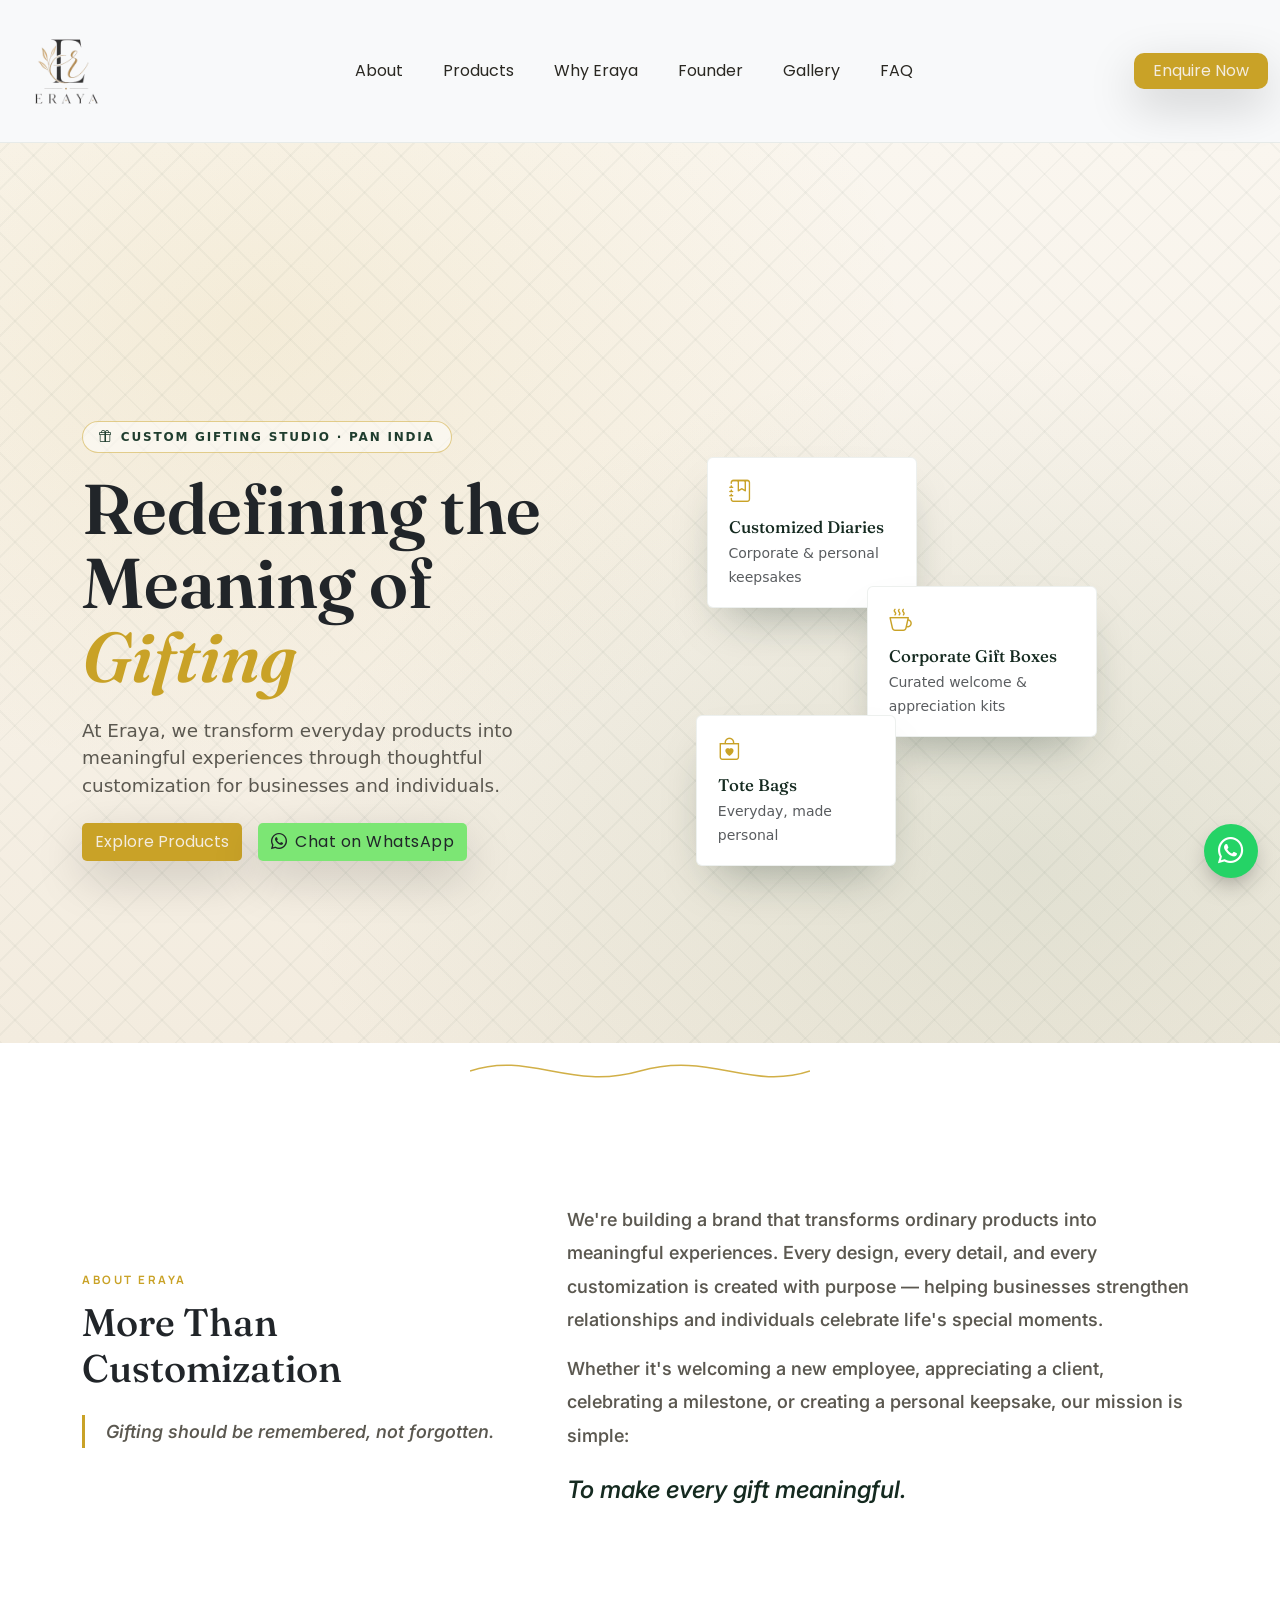
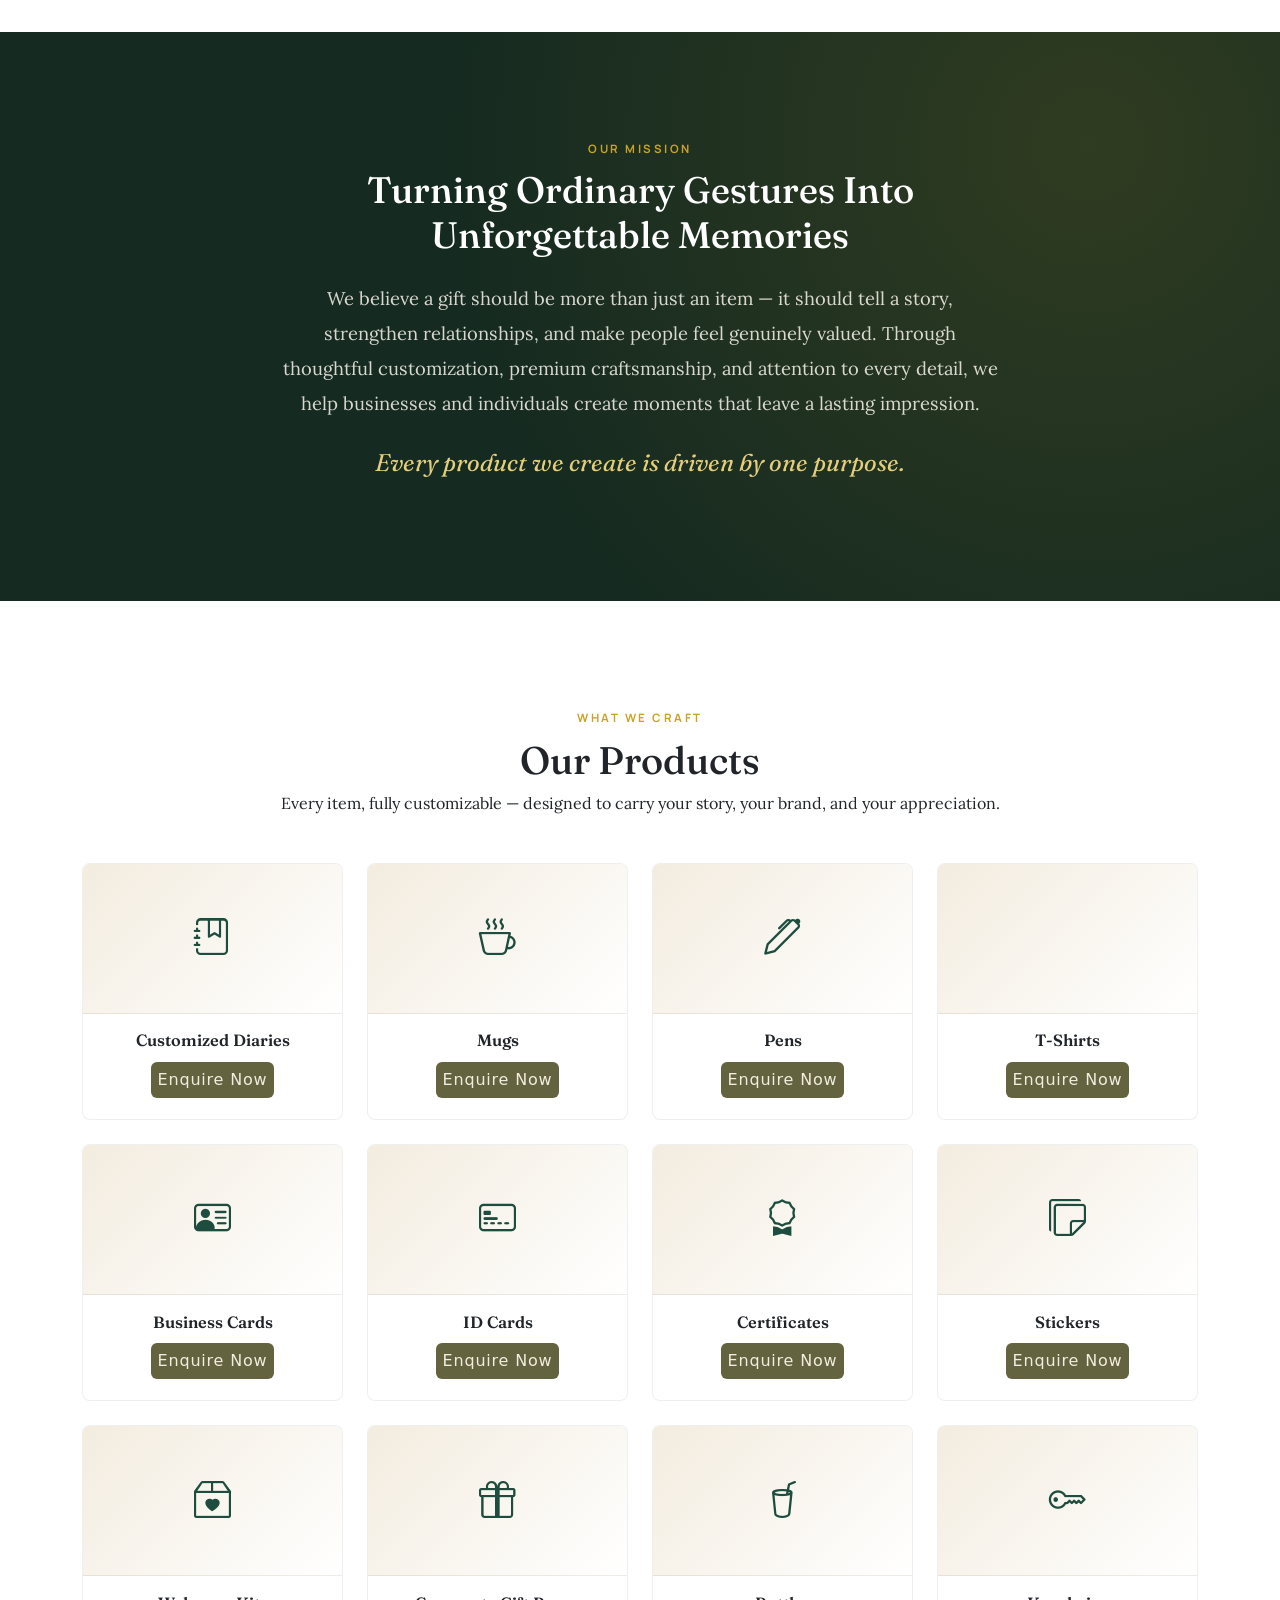
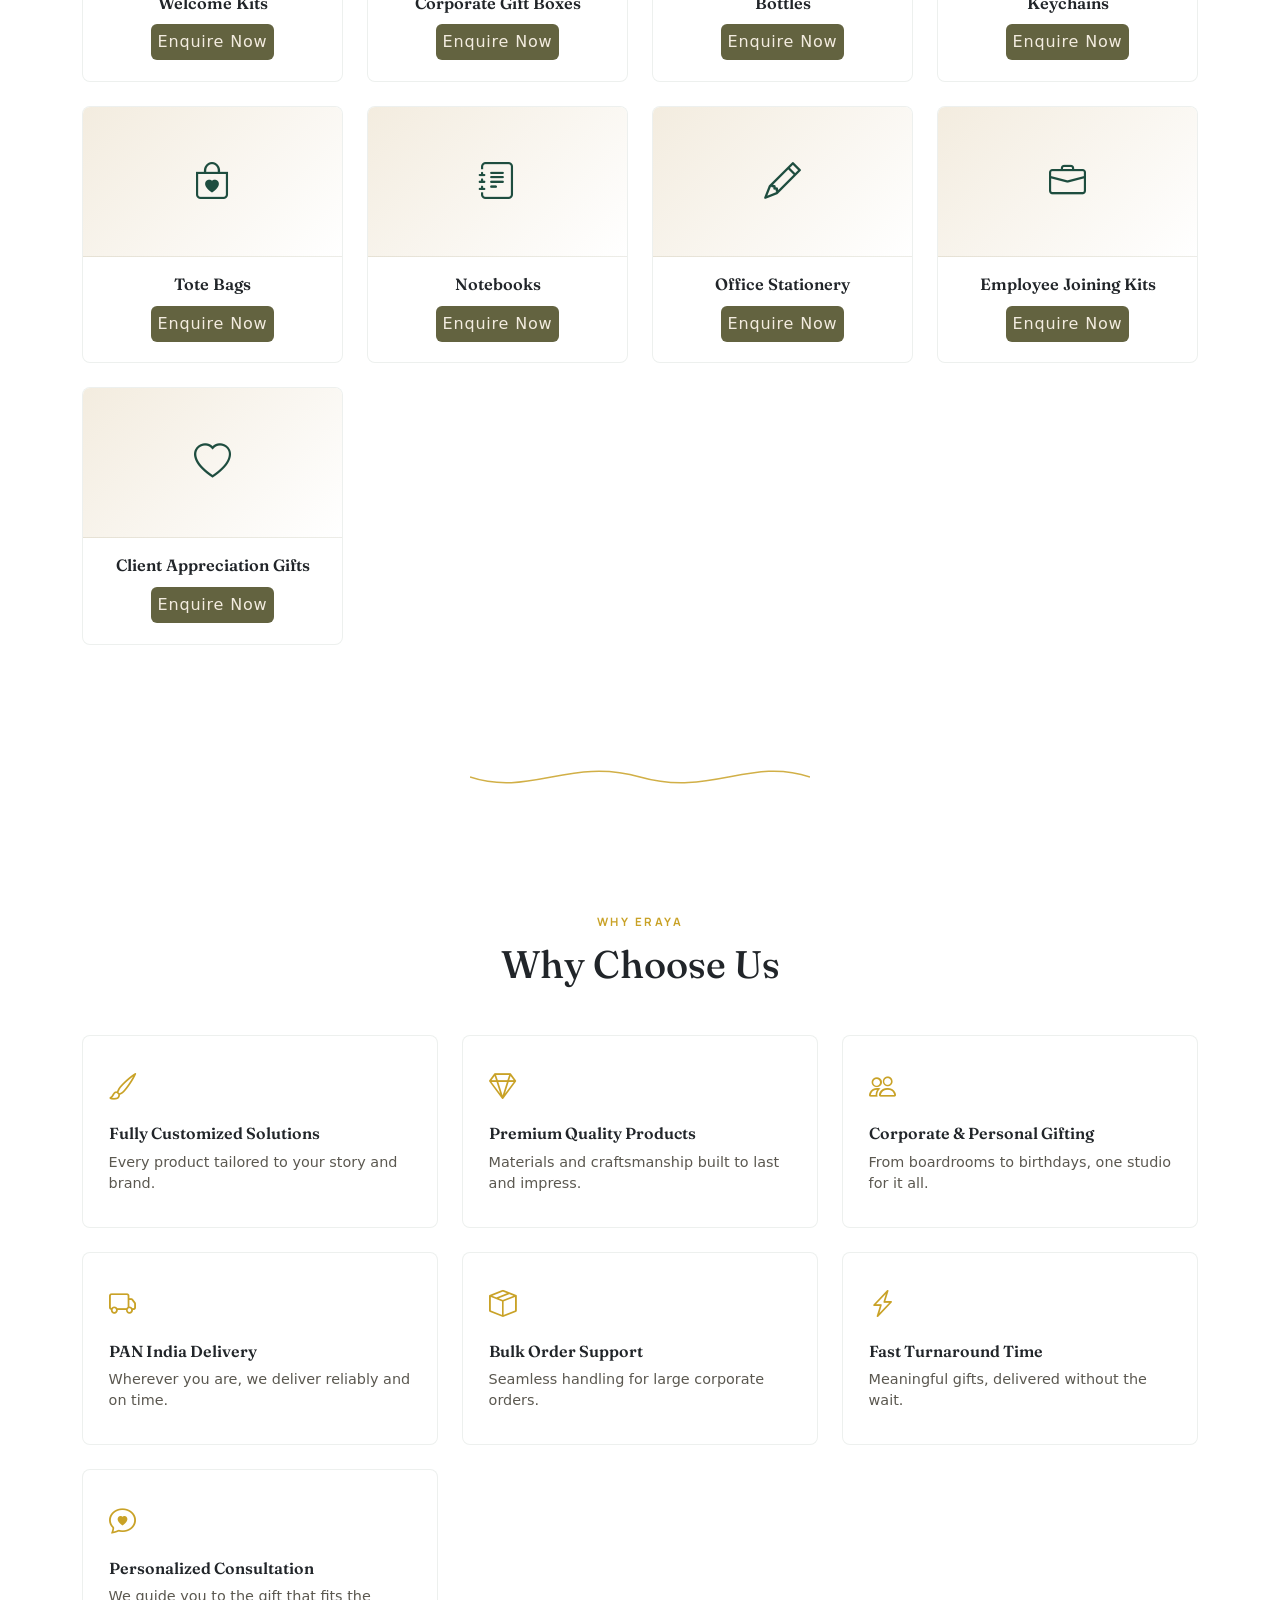
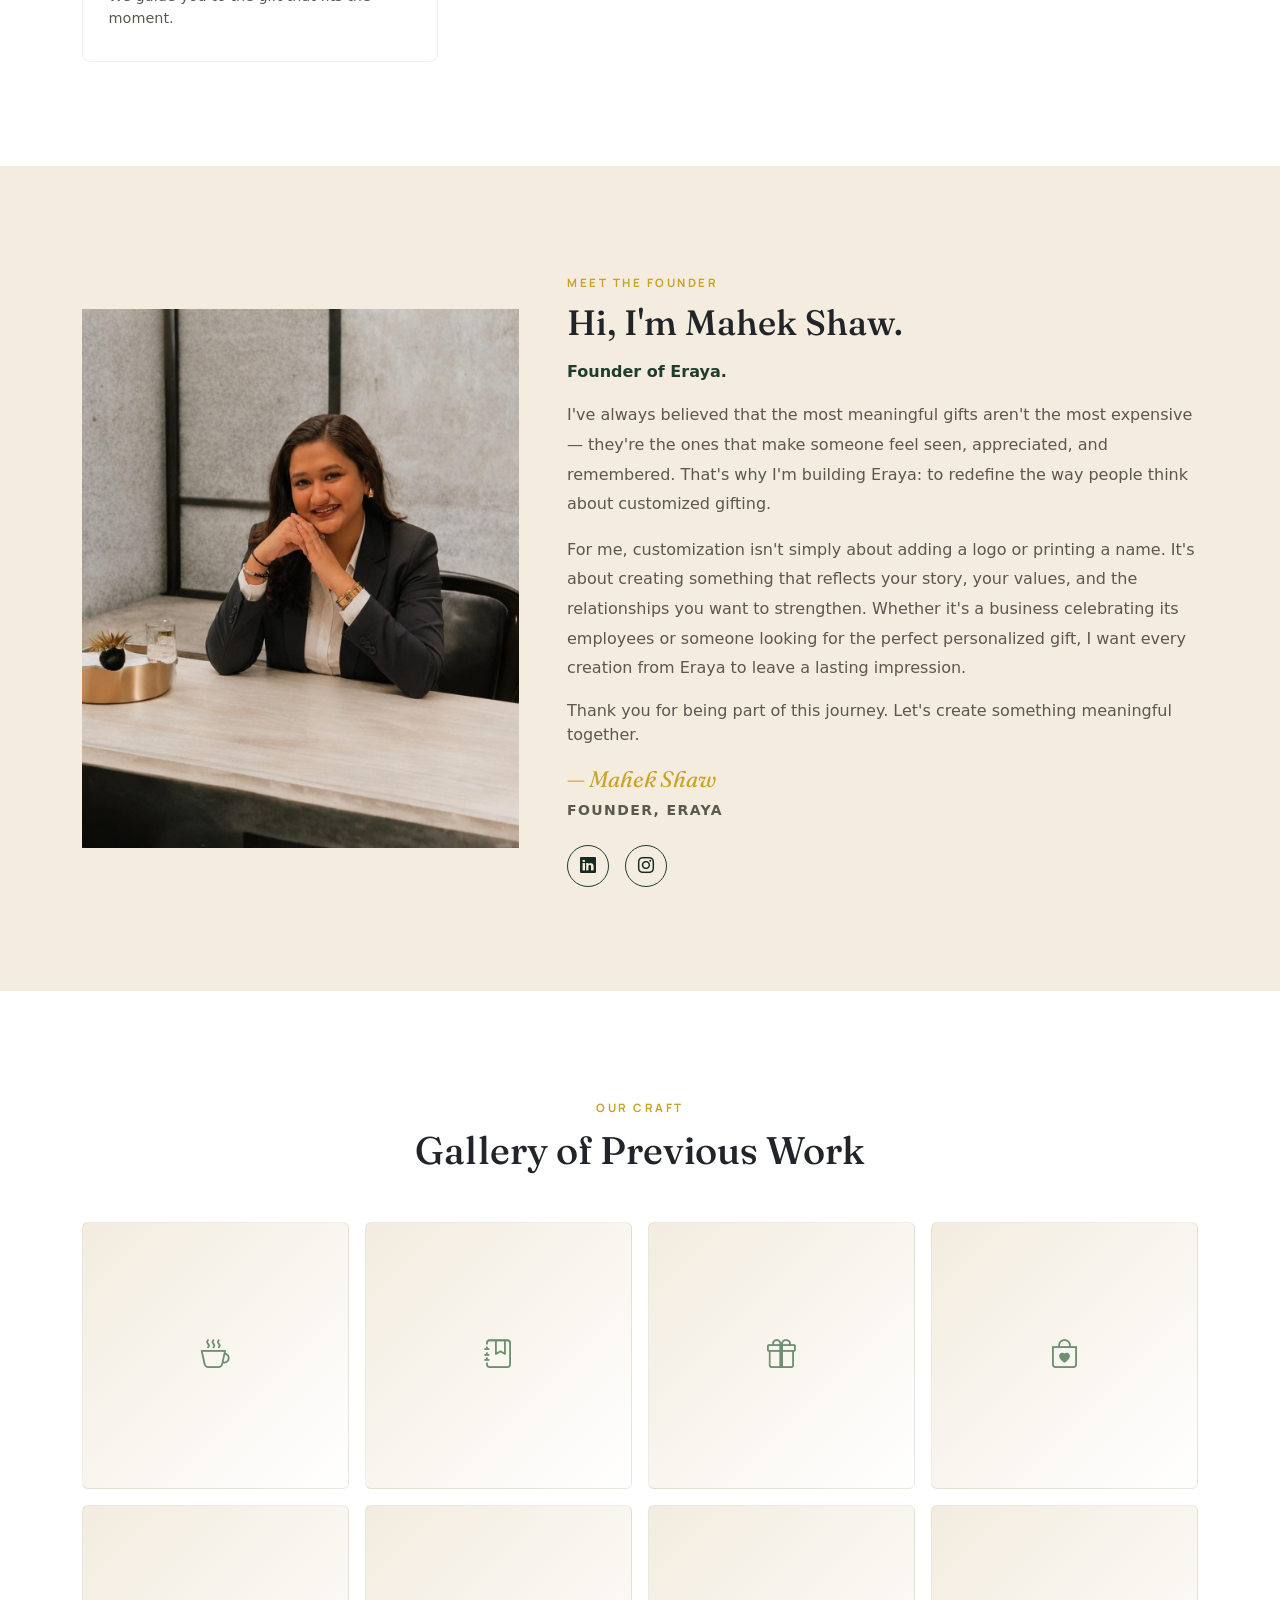
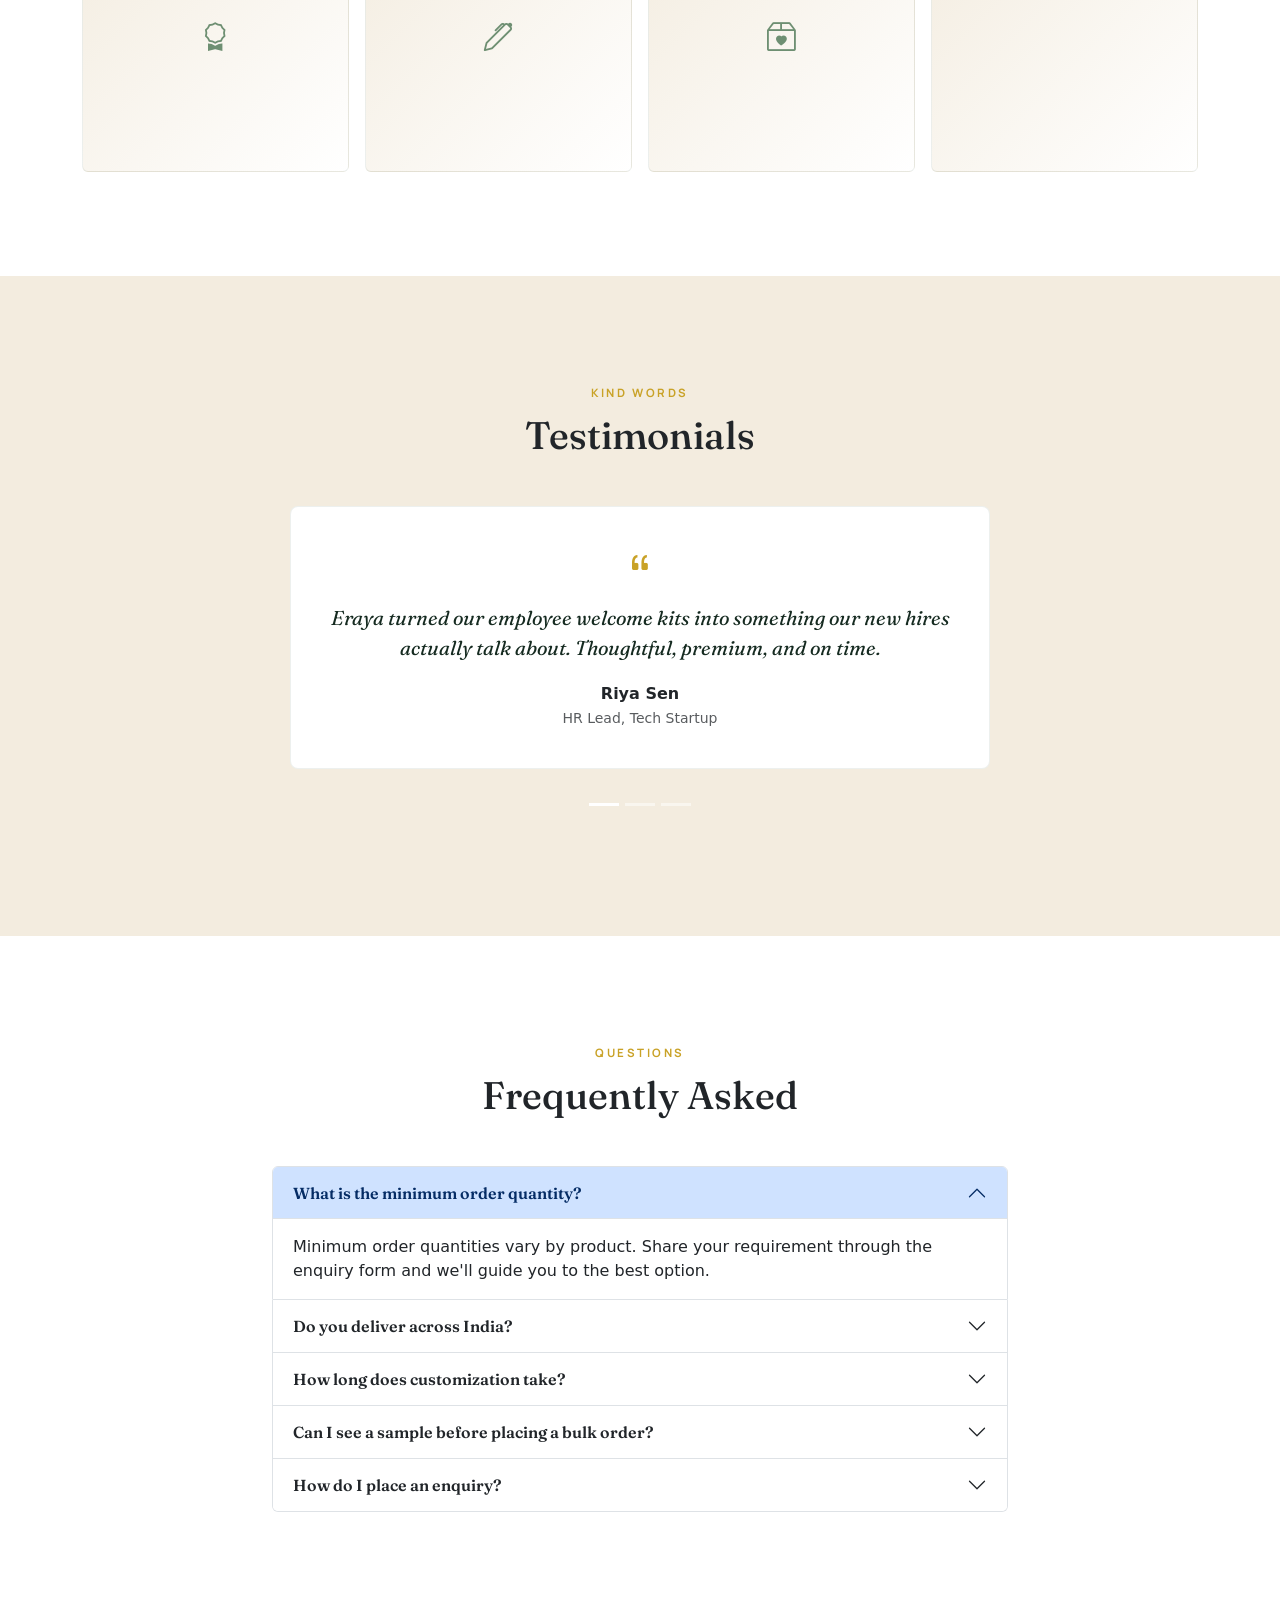
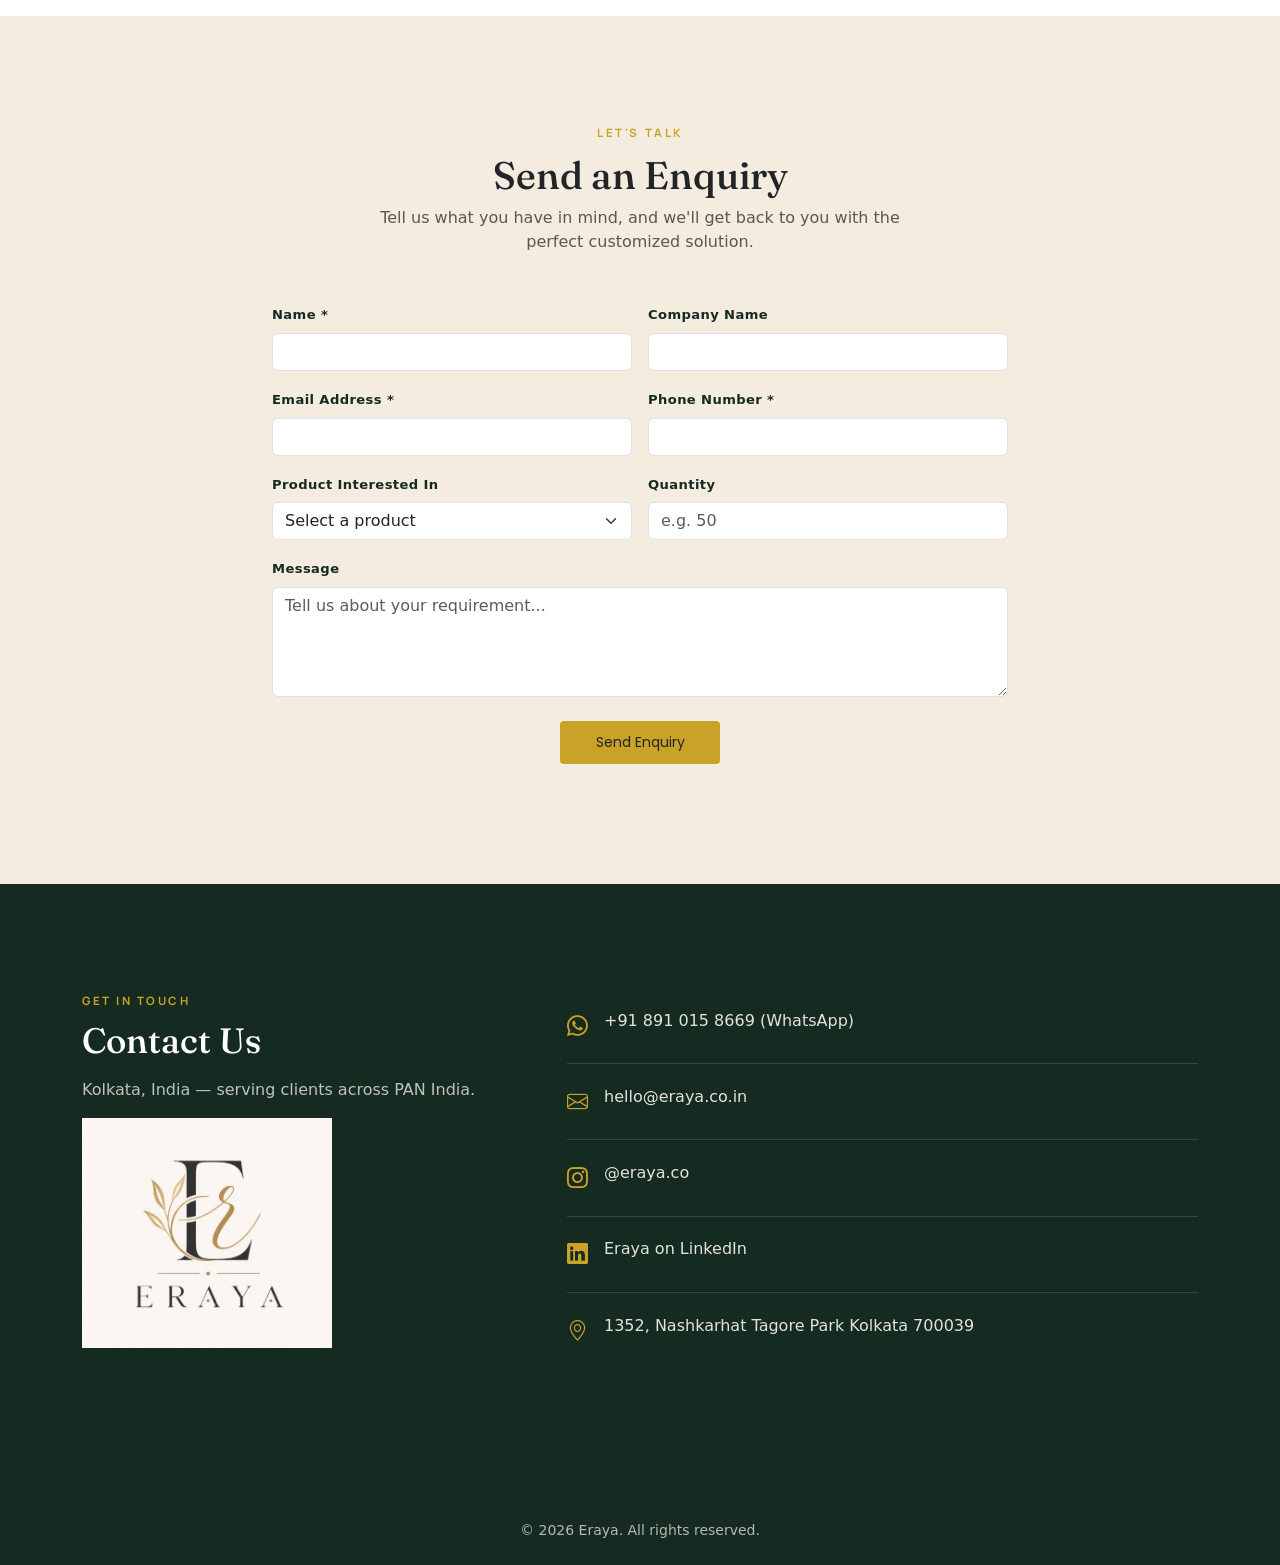
==== index.html @ 34c131ba "Add files via upload" ====
<!DOCTYPE html>
<html lang="en">

<head>
  <meta charset="UTF-8">
  <meta name="viewport" content="width=device-width, initial-scale=1.0">
  <title>Eraya — Redefining the Meaning of Gifting</title>
  <meta name="description"
    content="Eraya crafts thoughtfully customized gifts for businesses and individuals — diaries, mugs, welcome kits, corporate gift boxes and more. PAN India delivery.">

  <link rel="stylesheet" href="assets/style.css">
  <!-- Bootstrap 5 -->
  <link href="https://cdn.jsdelivr.net/npm/bootstrap@5.3.3/dist/css/bootstrap.min.css" rel="stylesheet">
  <!-- Bootstrap Icons -->
  <link rel="stylesheet" href="https://cdn.jsdelivr.net/npm/bootstrap-icons@1.11.3/font/bootstrap-icons.css">
  <!-- Fonts -->
  <link rel="preconnect" href="https://fonts.googleapis.com">
  <link
    href="https://fonts.googleapis.com/css2?family=Fraunces:opsz,wght@9..144,300;9..144,400;9..144,500;9..144,600;9..144,700&family=Manrope:wght@400;500;600;700;800&display=swap"
    rel="stylesheet">
  <link href="https://fonts.googleapis.com/css2?family=Poppins:wght@400;600;700&display=swap" rel="stylesheet">
  <link rel="stylesheet" href="css/animate.css">

  <link rel="stylesheet" href="https://cdnjs.cloudflare.com/ajax/libs/animate.css/4.1.1/animate.min.css" />

  <link href="https://fonts.googleapis.com/css2?family=Inter:wght@100;200;300;400;500;600;700;800;900&display=swap"
    rel="stylesheet">

  <link href="https://fonts.googleapis.com/css2?family=Lora:wght@400;500;600;700&display=swap" rel="stylesheet">



</head>

<body>

  <!-- ===================== NAVBAR ===================== -->
  <nav class="navbar navbar-expand-lg sticky-top navbar-light bg-light">
    <div class="container-fluid">
      <a class="navbar-brand" href="#">
        <img src="images/WhatsApp_Image_2026-07-16_at_3.37.32_PM-removebg-preview.png" alt="Logo" class="img-fluid"
          style="max-height: 100px; width: auto;">
      </a>
      <button class="navbar-toggler" type="button" data-bs-toggle="collapse" data-bs-target="#navbarSupportedContent">
        <span class="navbar-toggler-icon"></span>
      </button>
      <div class="collapse navbar-collapse" id="navbarSupportedContent">
        <ul class="navbar-nav mx-auto mb-2 mb-lg-0 gap-lg-4">
          <li class="nav-item">
            <a class="nav-link" href="#about">About</a>
          </li>
          <li class="nav-item">
            <a class="nav-link" href="#products">Products</a>
          </li>
          <li class="nav-item">
            <a class="nav-link" href="#why">Why Eraya</a>
          </li>
          <li class="nav-item">
            <a class="nav-link" href="#founder">Founder</a>
          </li>
          <li class="nav-item">
            <a class="nav-link" href="#gallery">Gallery</a>
          </li>
          <li class="nav-item">
            <a class="nav-link" href="#faq">FAQ</a>
          </li>
        </ul>
        <div class="head-button">

          <a href="#enquire" class="btn shadow-lg" type="submit">Enquire Now</a>
        </div >
      </div>
    </div>
  </nav>

  <!-- ===================== HERO ===================== -->
  <header class="hero" id="home">
    <div class="wrap-pattern"></div>
    <div class="container position-relative">
      <div class="row align-items-center g-5">
        <div class="col-lg-6">
          <span class="hero-badge"><i class="bi bi-gift"></i> Custom Gifting Studio · PAN India</span>
          <h1>Redefining the<br>Meaning of <em>Gifting</em></h1>
          <p class="lead">At Eraya, we transform everyday products into meaningful experiences through thoughtful
            customization for businesses and individuals.</p>
          <div class="button-main d-flex flex-wrap gap-3 mt-4">
            <div class="explore-products shadow-lg">
              <a href="#products" class="btn">Explore Products</a>

            </div>
            <div class="chat-on-whatsapp shadow-lg animate__animated animate__heartBeat animate__infinite">
              <a href="https://wa.me/918910158669?text=Hi%20Eraya%2C%20I%27d%20like%20to%20know%20more%20about%20your%20customized%20gifting%20options."
                target="_blank" class="btn btn-outline-forest"><i class="bi bi-whatsapp me-2"></i>Chat on WhatsApp</a>
            </div>

          </div>
        </div>
        <div class="col-lg-6">
          <div class="hero-visual d-none d-lg-block">
            <div class="gift-card" style="top:10%; left:8%; width:210px;">
              <i class="bi bi-journal-bookmark"></i>
              <h6 class="display-font mt-2 mb-1" style="font-size:1.05rem;">Customized Diaries</h6>
              <small class="text-muted">Corporate & personal keepsakes</small>
            </div>
            <div class="gift-card hero-seal-float" style="top:38%; left:38%; width:230px; animation-delay:1s;">
              <i class="bi bi-cup-hot"></i>
              <h6 class="display-font mt-2 mb-1" style="font-size:1.05rem;">Corporate Gift Boxes</h6>
              <small class="text-muted">Curated welcome & appreciation kits</small>
            </div>
            <div class="gift-card" style="top:66%; left:6%; width:200px;">
              <i class="bi bi-bag-heart"></i>
              <h6 class="display-font mt-2 mb-1" style="font-size:1.05rem;">Tote Bags</h6>
              <small class="text-muted">Everyday, made personal</small>
            </div>
          </div>
        </div>
      </div>
    </div>
  </header>

  <div class="ribbon-divider">
    <svg viewBox="0 0 340 40">
      <path class="ribbon-line" d="M0,20 C60,0 100,40 170,20 C240,0 280,40 340,20" />
    </svg>
  </div>

  <!-- ===================== ABOUT ===================== -->
  <section id="about" class="about-section">
    <div class="container">
      <div class="row g-5 align-items-center">
        <div class="col-lg-5 reveal">
          <span class="eyebrow">About Eraya</span>
          <h2 class="mt-2 mb-4" style="font-size:2.4rem;">More Than<br>Customization</h2>
          <p class="about-quote">Gifting should be remembered, not forgotten.</p>
        </div>
        <div class="col-lg-7 reveal">
          <p>We're building a brand that
            transforms ordinary products into meaningful experiences. Every design, every detail, and every
            customization is created with purpose — helping businesses strengthen relationships and individuals
            celebrate life's special moments.</p>
          <p>Whether it's welcoming a new
            employee, appreciating a client, celebrating a milestone, or creating a personal keepsake, our mission is
            simple:</p>
          <p class="display-font fs-4 fst-italic" style="color:var(--forest-deep);">To make every gift meaningful.</p>
        </div>
      </div>
    </div>
  </section>

  <!-- ===================== MISSION ===================== -->
  <section class="mission-band">
    <div class="container position-relative">
      <div class="row justify-content-center text-center">
        <div class="col-lg-8 reveal">
          <span class="eyebrow">Our Mission</span>
          <h2 class="mt-2 mb-4" style="font-size:2.3rem;">Turning Ordinary Gestures Into<br>Unforgettable Memories</h2>
          <p class="lead-text mx-auto">We believe a gift should be more than just an item — it should tell a story,
            strengthen relationships, and make people feel genuinely valued. Through thoughtful customization, premium
            craftsmanship, and attention to every detail, we help businesses and individuals create moments that leave a
            lasting impression.</p>
          <p class="mission-tag mt-4">Every product we create is driven by one purpose.</p>
        </div>
      </div>
    </div>
  </section>

  <!-- ===================== PRODUCTS ===================== -->
  <section id="products" class="products">
    <div class="container">
      <div class="text-center mb-5 reveal">
        <span class="eyebrow">What We Craft</span>
        <h2 class="mt-2" style="font-size:2.4rem;">Our Products</h2>
        <p class="mx-auto">Every item, fully customizable —
          designed to carry your story, your brand, and your appreciation.</p>
      </div>
      <div class="row g-4" id="productGrid">
        <!-- product cards injected by JS -->
      </div>
    </div>
  </section>

  <div class="ribbon-divider">
    <svg viewBox="0 0 340 40">
      <path class="ribbon-line" d="M0,20 C60,40 100,0 170,20 C240,40 280,0 340,20" />
    </svg>
  </div>

  <!-- ===================== WHY CHOOSE ===================== -->
  <section id="why">
    <div class="container">
      <div class="text-center mb-5 reveal">
        <span class="eyebrow">Why Eraya</span>
        <h2 class="mt-2" style="font-size:2.4rem;">Why Choose Us</h2>
      </div>
      <div class="row g-4">
        <div class="col-md-6 col-lg-4 reveal">
          <div class="why-card"><i class="bi bi-brush"></i>
            <h6>Fully Customized Solutions</h6>
            <p>Every product tailored to your story and brand.</p>
          </div>
        </div>
        <div class="col-md-6 col-lg-4 reveal">
          <div class="why-card"><i class="bi bi-gem"></i>
            <h6>Premium Quality Products</h6>
            <p>Materials and craftsmanship built to last and impress.</p>
          </div>
        </div>
        <div class="col-md-6 col-lg-4 reveal">
          <div class="why-card"><i class="bi bi-people"></i>
            <h6>Corporate & Personal Gifting</h6>
            <p>From boardrooms to birthdays, one studio for it all.</p>
          </div>
        </div>
        <div class="col-md-6 col-lg-4 reveal">
          <div class="why-card"><i class="bi bi-truck"></i>
            <h6>PAN India Delivery</h6>
            <p>Wherever you are, we deliver reliably and on time.</p>
          </div>
        </div>
        <div class="col-md-6 col-lg-4 reveal">
          <div class="why-card"><i class="bi bi-box-seam"></i>
            <h6>Bulk Order Support</h6>
            <p>Seamless handling for large corporate orders.</p>
          </div>
        </div>
        <div class="col-md-6 col-lg-4 reveal">
          <div class="why-card"><i class="bi bi-lightning-charge"></i>
            <h6>Fast Turnaround Time</h6>
            <p>Meaningful gifts, delivered without the wait.</p>
          </div>
        </div>
        <div class="col-md-6 col-lg-4 reveal">
          <div class="why-card"><i class="bi bi-chat-heart"></i>
            <h6>Personalized Consultation</h6>
            <p>We guide you to the gift that fits the moment.</p>
          </div>
        </div>
      </div>
    </div>
  </section>

  <!-- ===================== FOUNDER ===================== -->
  <section id="founder" style="background:var(--ivory-deep);">
    <div class="container">
      <div class="row g-5 align-items-center">
        <div class="col-lg-5 reveal">
          <div class="image_main">
            <div class="">
              <img src="images/self_image.jpeg" alt="" class="img-fluid" width="100%">
            </div>
         
          </div>
        </div>
        <div class="col-lg-7 reveal">
          <span class="eyebrow">Meet the Founder</span>
          <h2 class="mt-2 mb-3" style="font-size:2.2rem;">Hi, I'm Mahek Shaw.</h2>
          <p class="fw-semibold" style="color:var(--forest);">Founder of Eraya.</p>
          <p style="color:var(--charcoal-soft); line-height:1.85;">I've always believed that the most meaningful gifts
            aren't the most expensive — they're the ones that make someone feel seen, appreciated, and remembered.
            That's why I'm building Eraya: to redefine the way people think about customized gifting.</p>
          <p style="color:var(--charcoal-soft); line-height:1.85;">For me, customization isn't simply about adding a
            logo or printing a name. It's about creating something that reflects your story, your values, and the
            relationships you want to strengthen. Whether it's a business celebrating its employees or someone looking
            for the perfect personalized gift, I want every creation from Eraya to leave a lasting impression.</p>
          <p style="color:var(--charcoal-soft);">Thank you for being part of this journey. Let's create something
            meaningful together.</p>
          <p class="founder-signature mt-3 mb-1">— Mahek Shaw</p>
          <p class="text-uppercase small fw-bold" style="letter-spacing:.1em; color:var(--charcoal-soft);">Founder,
            Eraya</p>
          <div class="d-flex gap-3 mt-4">
            <a href="" target="_blank" class="social-round"><i class="bi bi-linkedin"></i></a>
            <a href="https://www.instagram.com/_xms11?igsh=MXMxemhtb3E5ZXU4dQ==" target="_blank" class="social-round"><i class="bi bi-instagram"></i></a>
          </div>
        </div>
      </div>
    </div>
  </section>

  <!-- ===================== GALLERY ===================== -->
  <section id="gallery">
    <div class="container">
      <div class="text-center mb-5 reveal">
        <span class="eyebrow">Our Craft</span>
        <h2 class="mt-2" style="font-size:2.4rem;">Gallery of Previous Work</h2>
      </div>
      <div class="row g-3" id="galleryGrid"></div>
    </div>
  </section>

  <!-- ===================== TESTIMONIALS ===================== -->
  <section style="background:var(--ivory-deep);">
    <div class="container">
      <div class="text-center mb-5 reveal">
        <span class="eyebrow">Kind Words</span>
        <h2 class="mt-2" style="font-size:2.4rem;">Testimonials</h2>
      </div>
      <div id="testimonialCarousel" class="carousel slide reveal" data-bs-ride="carousel">
        <div class="carousel-inner">
          <div class="carousel-item active">
            <div class="testimonial-card">
              <i class="bi bi-quote quote-icon"></i>
              <p class="msg">Eraya turned our employee welcome kits into something our new hires actually talk about.
                Thoughtful, premium, and on time.</p>
              <p class="fw-bold mb-0">Riya Sen</p>
              <small class="text-muted">HR Lead, Tech Startup</small>
            </div>
          </div>
          <div class="carousel-item">
            <div class="testimonial-card">
              <i class="bi bi-quote quote-icon"></i>
              <p class="msg">The customized diaries and mugs for our client appreciation drive felt personal, not
                promotional. Exactly what we needed.</p>
              <p class="fw-bold mb-0">Arjun Mehta</p>
              <small class="text-muted">Founder, D2C Brand</small>
            </div>
          </div>
          <div class="carousel-item">
            <div class="testimonial-card">
              <i class="bi bi-quote quote-icon"></i>
              <p class="msg">From consultation to delivery, the process felt effortless. Our corporate gift boxes were a
                genuine hit.</p>
              <p class="fw-bold mb-0">Neha Kapoor</p>
              <small class="text-muted">Operations Manager</small>
            </div>
          </div>
        </div>
        <div class="carousel-indicators position-relative mt-4">
          <button type="button" data-bs-target="#testimonialCarousel" data-bs-slide-to="0" class="active"></button>
          <button type="button" data-bs-target="#testimonialCarousel" data-bs-slide-to="1"></button>
          <button type="button" data-bs-target="#testimonialCarousel" data-bs-slide-to="2"></button>
        </div>
      </div>
    </div>
  </section>

  <!-- ===================== FAQ ===================== -->
  <section id="faq">
    <div class="container">
      <div class="text-center mb-5 reveal">
        <span class="eyebrow">Questions</span>
        <h2 class="mt-2" style="font-size:2.4rem;">Frequently Asked</h2>
      </div>
      <div class="row justify-content-center">
        <div class="col-lg-8 reveal">
          <div class="accordion" id="faqAccordion">
            <div class="accordion-item">
              <h2 class="accordion-header"><button class="accordion-button" type="button" data-bs-toggle="collapse"
                  data-bs-target="#faq1">What is the minimum order quantity?</button></h2>
              <div id="faq1" class="accordion-collapse collapse show" data-bs-parent="#faqAccordion">
                <div class="accordion-body">Minimum order quantities vary by product. Share your requirement through the
                  enquiry form and we'll guide you to the best option.</div>
              </div>
            </div>
            <div class="accordion-item">
              <h2 class="accordion-header"><button class="accordion-button collapsed" type="button"
                  data-bs-toggle="collapse" data-bs-target="#faq2">Do you deliver across India?</button></h2>
              <div id="faq2" class="accordion-collapse collapse" data-bs-parent="#faqAccordion">
                <div class="accordion-body">Yes, we deliver PAN India from our base in Kolkata, with reliable timelines
                  for both individual and bulk corporate orders.</div>
              </div>
            </div>
            <div class="accordion-item">
              <h2 class="accordion-header"><button class="accordion-button collapsed" type="button"
                  data-bs-toggle="collapse" data-bs-target="#faq3">How long does customization take?</button></h2>
              <div id="faq3" class="accordion-collapse collapse" data-bs-parent="#faqAccordion">
                <div class="accordion-body">Turnaround depends on product and quantity. Most orders are completed within
                  a few business days after design approval.</div>
              </div>
            </div>
            <div class="accordion-item">
              <h2 class="accordion-header"><button class="accordion-button collapsed" type="button"
                  data-bs-toggle="collapse" data-bs-target="#faq4">Can I see a sample before placing a bulk
                  order?</button></h2>
              <div id="faq4" class="accordion-collapse collapse" data-bs-parent="#faqAccordion">
                <div class="accordion-body">Absolutely. We recommend a sample review for bulk and corporate orders —
                  just mention it in your enquiry.</div>
              </div>
            </div>
            <div class="accordion-item">
              <h2 class="accordion-header"><button class="accordion-button collapsed" type="button"
                  data-bs-toggle="collapse" data-bs-target="#faq5">How do I place an enquiry?</button></h2>
              <div id="faq5" class="accordion-collapse collapse" data-bs-parent="#faqAccordion">
                <div class="accordion-body">Fill out the enquiry form below, message us on WhatsApp, or email us
                  directly — whichever is easiest for you.</div>
              </div>
            </div>
          </div>
        </div>
      </div>
    </div>
  </section>

  <!-- ===================== ENQUIRY FORM ===================== -->
  <section id="enquire" class="form-section">
    <div class="container">
      <div class="text-center mb-5 reveal">
        <span class="eyebrow">Let's Talk</span>
        <h2 class="mt-2" style="font-size:2.4rem;">Send an Enquiry</h2>
        <p class="mx-auto" style="max-width:560px; color:var(--charcoal-soft);">Tell us what you have in mind, and we'll
          get back to you with the perfect customized solution.</p>
      </div>
      <div class="row justify-content-center reveal">
        <div class="col-lg-8">
          <form id="enquiryForm" class="row g-3" novalidate>
            <div class="col-md-6">
              <label class="form-label">Name *</label>
              <input type="text" class="form-control" name="name" required>
            </div>
            <div class="col-md-6">
              <label class="form-label">Company Name</label>
              <input type="text" class="form-control" name="company">
            </div>
            <div class="col-md-6">
              <label class="form-label">Email Address *</label>
              <input type="email" class="form-control" name="email" required>
            </div>
            <div class="col-md-6">
              <label class="form-label">Phone Number *</label>
              <input type="tel" class="form-control" name="phone" required>
            </div>
            <div class="col-md-6">
              <label class="form-label">Product Interested In</label>
              <select class="form-select" name="product">
                <option selected disabled>Select a product</option>
                <option>Customized Diaries</option>
                <option>Mugs</option>
                <option>Pens</option>
                <option>T-Shirts</option>
                <option>Business Cards</option>
                <option>ID Cards</option>
                <option>Certificates</option>
                <option>Stickers</option>
                <option>Welcome Kits</option>
                <option>Corporate Gift Boxes</option>
                <option>Bottles</option>
                <option>Keychains</option>
                <option>Tote Bags</option>
                <option>Notebooks</option>
                <option>Office Stationery</option>
                <option>Employee Joining Kits</option>
                <option>Client Appreciation Gifts</option>
                <option>Other</option>
              </select>
            </div>
            <div class="col-md-6">
              <label class="form-label">Quantity</label>
              <input type="number" min="1" class="form-control" name="quantity" placeholder="e.g. 50">
            </div>
            <div class="col-12">
              <label class="form-label">Message</label>
              <textarea class="form-control" name="message" rows="4"
                placeholder="Tell us about your requirement..."></textarea>
            </div>
            <div class="send-enquiry text-center pt-2">
              <button type="submit" class="btn btn-sm w-auto" style="width: 160px !important; min-width: 140px;">Send
                Enquiry</button>
              <p id="formStatus" class="small mt-3 mb-0" style="color:var(--forest);"></p>
            </div>
          </form>
        </div>
      </div>
    </div>
  </section>

  <!-- ===================== CONTACT ===================== -->
  <section id="contact" class="contact" style="background:var(--forest-deep); color:var(--ivory);">
    <div class="container">
      <div class="row g-5">
        <div class="col-lg-5 reveal">

          <span class="eyebrow">Get In Touch</span>

          <h2 class="mt-2 mb-3" style="color:#fff; font-size:2.2rem;">Contact Us</h2>
          <p style="color:rgba(250,246,239,.75);">Kolkata, India — serving clients across PAN India.</p>
          <div class="logo_eraya">
            <img src="images/WhatsApp Image 2026-07-16 at 3.37.32 PM.jpeg" alt="" class="img-fluid">
          </div>

        </div>
        <div class="col-lg-7 reveal">
          <div class="contact-item">
            <i class="bi bi-whatsapp"></i>
            <a href="https://wa.me/918910158669" target="_blank">+91 891 015 8669 (WhatsApp)</a>
          </div>
          <div class="contact-item">
            <i class="bi bi-envelope"></i>
            <a href="mailto:hello@eraya.co.in">hello@eraya.co.in</a>
          </div>
          <div class="contact-item">
            <i class="bi bi-instagram"></i>
            <a href="https://www.instagram.com/eyara.co?igsh=MjEzYjJ6MDhmMGJ2" target="_blank">@eraya.co</a>
          </div>
          <div class="contact-item">
            <i class="bi bi-linkedin"></i>
            <a href="#" target="_blank">Eraya on LinkedIn</a>
          </div>
          <div class="contact-item" style="border-bottom:none;">
            <i class="bi bi-geo-alt"></i>
            <span>1352, Nashkarhat Tagore Park
              Kolkata 700039</span>
          </div>
        </div>
      </div>
    </div>
  </section>

  <!-- ===================== FOOTER ===================== -->
  <footer>
    <div class="container">
      <div class="row align-items-center g-4">

        <div class="col-md-12 text-md-center">
          <p class="small mb-0">&copy; <span id="year"></span> Eraya. All rights reserved.</p>
        </div>

      </div>
    </div>
  </footer>

  <!-- ===================== FLOATING BUTTONS ===================== -->
  <a href="https://wa.me/918910158669?text=Hi%20Eraya%2C%20I%27d%20like%20to%20enquire%20about%20your%20products."
    target="_blank" class="fab fab-whatsapp" aria-label="Chat on WhatsApp"><i class="bi bi-whatsapp"></i></a>
  <button class="fab fab-top" id="backToTop" aria-label="Back to top"><i class="bi bi-arrow-up"></i></button>

  <!-- Bootstrap JS -->
  <script src="https://cdn.jsdelivr.net/npm/bootstrap@5.3.3/dist/js/bootstrap.bundle.min.js"></script>

  <script>
    document.getElementById('year').textContent = new Date().getFullYear();

    // ---- Product data ----
    const products = [
      { name: "Customized Diaries", icon: "bi-journal-bookmark" },
      { name: "Mugs", icon: "bi-cup-hot" },
      { name: "Pens", icon: "bi-pen" },
      { name: "T-Shirts", icon: "bi-shirt" },
      { name: "Business Cards", icon: "bi-person-vcard" },
      { name: "ID Cards", icon: "bi-credit-card-2-front" },
      { name: "Certificates", icon: "bi-award" },
      { name: "Stickers", icon: "bi-stickies" },
      { name: "Welcome Kits", icon: "bi-box2-heart" },
      { name: "Corporate Gift Boxes", icon: "bi-gift" },
      { name: "Bottles", icon: "bi-cup-straw" },
      { name: "Keychains", icon: "bi-key" },
      { name: "Tote Bags", icon: "bi-bag-heart" },
      { name: "Notebooks", icon: "bi-journal-text" },
      { name: "Office Stationery", icon: "bi-pencil" },
      { name: "Employee Joining Kits", icon: "bi-briefcase" },
      { name: "Client Appreciation Gifts", icon: "bi-heart" }
    ];

    const productGrid = document.getElementById('productGrid');
    products.forEach(p => {
      const col = document.createElement('div');
      col.className = "col-6 col-md-4 col-lg-3 reveal";
      col.innerHTML = `
    <div class="product-card">
      <div class="product-thumb"><i class="bi ${p.icon}" style="color: #1e4d3f;"></i></div>
      <div class="card-body">
        <h6 class="text-center">${p.name}</h6>
        <div class="enquire-button d-flex justify-content-center">
          <button class=" btn btn-enquire " onclick="enquireAbout('${p.name}')">Enquire Now</button>
        </div>
      </div>
    </div>`;
      productGrid.appendChild(col);
    });

    function enquireAbout(name) {
      const form = document.getElementById('enquiryForm');
      const select = form.querySelector('[name="product"]');
      for (const opt of select.options) { if (opt.value === name) { select.value = name; break; } }
      document.getElementById('enquire').scrollIntoView({ behavior: 'smooth' });
      form.querySelector('[name="name"]').focus({ preventScroll: true });
    }

    // ---- Gallery placeholder tiles ----
    const galleryIcons = ["bi-cup-hot", "bi-journal-bookmark", "bi-gift", "bi-bag-heart", "bi-award", "bi-pen", "bi-box2-heart", "bi-shirt"];
    const galleryGrid = document.getElementById('galleryGrid');
    galleryIcons.forEach(icon => {
      const col = document.createElement('div');
      col.className = "col-6 col-md-3 reveal";
      col.innerHTML = `<div class="gallery-tile"><i class="bi ${icon}"></i></div>`;
      galleryGrid.appendChild(col);
    });

    // ---- Scroll reveal ----
    const revealEls = document.querySelectorAll('.reveal');
    const ribbonLines = document.querySelectorAll('.ribbon-line');
    const observer = new IntersectionObserver((entries) => {
      entries.forEach(entry => {
        if (entry.isIntersecting) { entry.target.classList.add('in-view'); }
      });
    }, { threshold: 0.15 });
    revealEls.forEach(el => observer.observe(el));
    ribbonLines.forEach(el => observer.observe(el));

    // ---- Back to top ----
    const backToTop = document.getElementById('backToTop');
    window.addEventListener('scroll', () => {
      if (window.scrollY > 500) { backToTop.classList.add('show'); } else { backToTop.classList.remove('show'); }
    });
    backToTop.addEventListener('click', () => window.scrollTo({ top: 0, behavior: 'smooth' }));

    // ---- Enquiry form: mailto handoff ----
    const enquiryForm = document.getElementById('enquiryForm');
    const formStatus = document.getElementById('formStatus');
    enquiryForm.addEventListener('submit', function (e) {
      e.preventDefault();
      if (!enquiryForm.checkValidity()) {
        enquiryForm.reportValidity();
        return;
      }
      const data = Object.fromEntries(new FormData(enquiryForm).entries());
      const subject = encodeURIComponent(`New Enquiry from ${data.name || 'Website Visitor'}`);
      const body = encodeURIComponent(
        `Name: ${data.name || ''}
Company: ${data.company || ''}
Email: ${data.email || ''}
Phone: ${data.phone || ''}
Product Interested In: ${data.product || ''}
Quantity: ${data.quantity || ''}
Message: ${data.message || ''}`
      );
      window.location.href = `mailto:paulrohan999@gmail.com?subject=${subject}&body=${body}`;
      formStatus.textContent = "Opening your email app to send the enquiry to paulrohan999@gmail.com ...";
    });

    // ---- Navbar shrink on scroll ----
    const nav = document.querySelector('.navbar');
    window.addEventListener('scroll', () => {
      nav.style.paddingTop = window.scrollY > 40 ? '.5rem' : '1rem';
      nav.style.paddingBottom = window.scrollY > 40 ? '.5rem' : '1rem';
    });
  </script>
  <script src="js/wow.min.js"></script>
  <script>
    new WOW().init();
  </script>
</body>

</html>
---- assets/style.css ----
:root{
    --ivory:#FAF6EF;
    --ivory-deep:#F3ECDF;
    --forest:#1F3D2E;
    --forest-deep:#152A20;
    --sage:#6E8F72;
    --gold:#C9A227;
    --gold-soft:#E4CE7C;
    --charcoal:#2A2822;
    --charcoal-soft:#5B5850;
    --ribbon:#8E1F3B;
    --logo-dark:#2A2A2A;
      --golden-yellow :#c9a227;
    --green:#7ce674
  }
  html{
    overflow-x: hidden;
  }
  .navbar-nav{
    font-family: "Poppins", sans-serif;
 
  }
  .hero .container .explore-products
  {
    background-color:var(--golden-yellow);
    border-radius: 5px;
    font-family: "Poppins", sans-serif;
    color:#F3ECDF;

  }
  .hero .container .explore-products a{
      color:#F3ECDF;
   }
   .hero .container .chat-on-whatsapp{
    font-family: "Poppins", sans-serif;
    background-color:var(--green) ;
    border-radius: 5px;
   } 

   .head-button a{
    background-color: var(--golden-yellow);
    border-radius: 10px;
    font-family: "Poppins", sans-serif;
    padding:5px 18px ;
    
    color: #F3ECDF;

    
   }
   .head-button a:hover{
     border: 1px solid var(--golden-yellow);

   }


  *{box-sizing:border-box;}

  html{scroll-behavior:smooth;}

  body{
    font-family:'Manrope', sans-serif;
    color:var(--charcoal);
    background:var(--ivory);
    overflow-x:hidden;
  }

  h1,h2,h3,h4,.display-font{
    font-family:'Fraunces', serif;
    color:var(--forest-deep);
  }

  .eyebrow{
    font-family:'Manrope', sans-serif;
    font-weight:700;
    letter-spacing:.22em;
    text-transform:uppercase;
    font-size:.72rem;
    color:var(--gold);
  }

  .btn-gold{
    background:var(--gold);
    color:var(--forest-deep);
    border:1px solid var(--gold);
    font-weight:700;
    letter-spacing:.03em;
    padding:.75rem 1.75rem;
    border-radius:2px;
    transition:all .25s ease;
  }
  .btn-gold:hover{background:transparent;color:var(--gold);}

  .btn-outline-forest{
    border:1px solid var(--forest);
    color:var(--forest-deep);
    background:transparent;
    font-weight:700;
    letter-spacing:.03em;
    padding:.75rem 1.75rem;
    border-radius:2px;
    transition:all .25s ease;
  }
  .btn-outline-forest:hover{background:var(--forest);color:var(--ivory);}

  section{padding:6.5rem 0;}
  @media (max-width:768px){ section{padding:4rem 0;} }

  /* ===== NAV ===== */
  .navbar{
    background:rgba(250,246,239,.92);
    backdrop-filter:blur(8px);
    border-bottom:1px solid rgba(31,61,46,.08);
    transition:padding .3s ease;
  }
  .brand-mark{
    display:flex;align-items:center;gap:.55rem;
  }
  .brand-logo-svg{
    height:44px;width:auto;flex-shrink:0;
    transition:height .3s ease;
  }
  .nav-link{font-weight:600;color:var(--charcoal)!important;font-size:.92rem;}
  .nav-link:hover{color:var(--gold)!important;}

  /* ===== RIBBON DIVIDER (signature element) ===== */
  .ribbon-divider{
    position:relative;height:56px;display:flex;align-items:center;justify-content:center;
    overflow:hidden;
  }
  .ribbon-divider svg{width:100%;max-width:340px;height:auto;opacity:.85;}
  .ribbon-line{
    stroke:var(--gold); stroke-width:1.5; fill:none;
    stroke-dasharray:400; stroke-dashoffset:400;
    transition:stroke-dashoffset 1.4s ease;
  }
  .ribbon-line.in-view{stroke-dashoffset:0;}

  /* ===== HERO ===== */
  .hero{
    position:relative;
    min-height:100vh;
    display:flex;align-items:center;
    background:
      radial-gradient(ellipse at 20% 20%, rgba(201,162,39,.10), transparent 45%),
      radial-gradient(ellipse at 80% 80%, rgba(110,143,114,.14), transparent 50%),
      linear-gradient(180deg, var(--ivory) 0%, var(--ivory-deep) 100%);
    padding-top:6rem;
  }
  .hero .wrap-pattern{
    position:absolute;inset:0;pointer-events:none;
    background-image:
      repeating-linear-gradient(45deg, rgba(31,61,46,.035) 0 2px, transparent 2px 26px),
      repeating-linear-gradient(-45deg, rgba(31,61,46,.035) 0 2px, transparent 2px 26px);
  }
  .hero-badge{
    display:inline-flex;align-items:center;gap:.5rem;
    border:1px solid rgba(201,162,39,.5);
    padding:.4rem 1rem;border-radius:999px;
    font-size:.75rem;letter-spacing:.15em;text-transform:uppercase;font-weight:700;color:var(--forest);
    background:rgba(255,255,255,.5);
  }
  .hero h1{
    font-size:clamp(2.6rem, 5.5vw, 4.6rem);
    line-height:1.05;
    font-weight:600;
    margin:1.2rem 0 1.4rem;
  }
  .hero h1 em{font-style:italic;color:var(--gold);}
  .hero p.lead{
    font-size:1.15rem;color:var(--charcoal-soft);max-width:560px;
  }
  .hero-seal-float{
    position:absolute;
    animation:float 6s ease-in-out infinite;
  }
  @keyframes float{
    0%,100%{transform:translateY(0px) rotate(0deg);}
    50%{transform:translateY(-14px) rotate(4deg);}
  }
  .hero-visual{
    position:relative;height:460px;
  }

  .about-section p{
   font-size:1rem;
   color:var(--charcoal-soft); line-height:1.85;
   font-family: 'Inter', sans-serif;
   font-weight: 550;
   font-size: 18px;

  } 

   
  .gift-card{
    position:absolute;background:#fff;border-radius:6px;
    box-shadow:0 24px 48px -18px rgba(21,42,32,.35);
    padding:1.1rem 1.3rem;
    border:1px solid rgba(31,61,46,.08);
  }
  .gift-card i{color:var(--gold);font-size:1.4rem;}

  /* ===== ABOUT ===== */
  .about-quote{
    font-family:'Fraunces',serif;font-style:italic;font-size:1.6rem;color:var(--forest-deep);
    border-left:3px solid var(--gold);padding-left:1.3rem;line-height:1.4;
  }

  /* ===== MISSION ===== */
  .mission-band{
    background:var(--forest-deep);
    color:var(--ivory);
    position:relative;
    overflow:hidden;
  }
  .mission-band::before{
    content:"";position:absolute;inset:0;
    background:radial-gradient(circle at 85% 20%, rgba(201,162,39,.15), transparent 55%);
  }
  .mission-band h2, .mission-band h3{color:#fff;}
  .mission-band .lead-text{color:rgba(250,246,239,.85);font-size:1.15rem;max-width:720px;}
  .mission-tag{
    font-family:'Fraunces',serif;font-style:italic;font-size:1.5rem;color:var(--gold-soft);
  }
  .mission-band .lead-text{
    font-family: 'Lora', serif;
    line-height: 35px;
  }
  .products p{
    font-family: 'Lora', serif;

  } 

  .enquire-button button{
    background-color: rgb(99, 99, 64);
    border-radius: 6px;
    padding:5px 6px;
    
    
    cursor: pointer;
  }
  .enquire-button button{
  color:#F3ECDF;
  }

  .send-enquiry button{
    background-color: var(--golden-yellow);
    
    font-family: 'Poppins', serif;
    padding:10px 25px;

  }
  .send-enquiry button:hover {
    border:1px solid var(--golden-yellow);

  }
  
   .send-enquiry .btn{
    width:auto
   }

   .contact img{
    width: 250px;
    height: 230px;
   }
  /* ===== PRODUCTS ===== */
  .product-card{
    background:#fff;border-radius:8px;overflow:hidden;
    border:1px solid rgba(31,61,46,.08);
    transition:transform .3s ease, box-shadow .3s ease;
    height:100%;
  }
  .product-card:hover{transform:translateY(-6px);box-shadow:0 22px 40px -20px rgba(21,42,32,.3);}
  .product-thumb{
    height:150px;
    display:flex;align-items:center;justify-content:center;
    background:linear-gradient(135deg, var(--ivory-deep), #fff);
    border-bottom:1px solid rgba(31,61,46,.06);
  }
  .product-thumb i{font-size:2.3rem;color:var(--forest);}
  .product-card .card-body{padding:1.1rem 1.2rem 1.3rem;}
  .product-card h6{font-family:'Fraunces',serif;font-weight:600;font-size:1.02rem;margin-bottom:.7rem;}
  .btn-enquire{
    font-size:.78rem;font-weight:700;letter-spacing:.05em;
    color:var(--forest-deep);border:1px solid var(--forest-deep);
    padding:.35rem .9rem;border-radius:2px;background:transparent;
    transition:all .2s ease;
  }
  .btn-enquire:hover{background:var(--forest-deep);color:#fff;}

  /* ===== WHY CHOOSE ===== */
  .why-card{
    padding:2rem 1.6rem;
    border:1px solid rgba(31,61,46,.08);
    border-radius:8px;
    background:#fff;
    height:100%;
    transition:border-color .25s ease, transform .25s ease;
  }
  .why-card:hover{border-color:var(--gold);transform:translateY(-4px);}
  .why-card i{font-size:1.7rem;color:var(--gold);margin-bottom:1rem;display:block;}
  .why-card h6{font-family:'Fraunces',serif;font-weight:600;margin-bottom:.5rem;}
  .why-card p{font-size:.9rem;color:var(--charcoal-soft);margin:0;}

  /* ===== FOUNDER ===== */
  .founder-photo-wrap{position:relative;}
  .founder-photo{
    width:100%;aspect-ratio:4/5;border-radius:8px;object-fit:cover;
    box-shadow:0 30px 60px -25px rgba(21,42,32,.4);
  }
  .founder-photo-frame{
    position:absolute;inset:16px -16px -16px 16px;
    border:2px solid var(--gold);
    border-radius:8px;z-index:-1;
  }
  .founder-avatar{
    width:100%;aspect-ratio:4/5;border-radius:8px;
    background:linear-gradient(145deg, var(--forest), var(--forest-deep));
    display:flex;align-items:center;justify-content:center;
    box-shadow:0 30px 60px -25px rgba(21,42,32,.4);
  }
  .founder-avatar span{
    font-family:'Fraunces',serif;font-size:5rem;color:var(--gold-soft);font-weight:500;
  }
  .founder-signature{font-family:'Fraunces',serif;font-style:italic;font-size:1.4rem;color:var(--gold);}
  .social-round{
    width:42px;height:42px;border-radius:50%;
    display:inline-flex;align-items:center;justify-content:center;
    border:1px solid var(--forest);color:var(--forest-deep);
    transition:all .2s ease;
  }
  .social-round:hover{background:var(--forest);color:#fff;}

  /* ===== GALLERY ===== */
  .gallery-tile{
    aspect-ratio:1/1;border-radius:6px;overflow:hidden;
    background:linear-gradient(135deg, var(--ivory-deep), #fff);
    display:flex;align-items:center;justify-content:center;
    border:1px solid rgba(31,61,46,.08);
    transition:transform .3s ease;
  }
  .gallery-tile:hover{transform:scale(1.03);}
  .gallery-tile i{font-size:1.8rem;color:var(--sage);}

  /* ===== TESTIMONIALS ===== */
  .testimonial-card{
    background:#fff;border:1px solid rgba(31,61,46,.08);border-radius:8px;
    padding:2.4rem 2rem;text-align:center;max-width:700px;margin:0 auto;
  }
  .testimonial-card i.quote-icon{font-size:1.6rem;color:var(--gold);}
  .testimonial-card p.msg{font-family:'Fraunces',serif;font-size:1.25rem;font-style:italic;color:var(--forest-deep);margin:1.2rem 0;}
  .carousel-indicators [data-bs-target]{background-color:var(--gold);}

  /* ===== FAQ ===== */
  .accordion-button{
    font-family:'Fraunces',serif;font-weight:600;color:var(--forest-deep);
    background:#fff;
  }
  .accordion-button:not(.collapsed){
    background:var(--ivory-deep);color:var(--forest-deep);box-shadow:none;
  }
  .accordion-button:focus{box-shadow:none;border-color:rgba(201,162,39,.4);}
  .accordion-item{border-color:rgba(31,61,46,.08);}

  /* ===== FORM ===== */
  .form-section{
    background:var(--ivory-deep);
  }
  .form-control, .form-select{
    border-radius:2px;border:1px solid rgba(31,61,46,.2);
    padding:.7rem .9rem;background:#fff;
  }
  .form-control:focus, .form-select:focus{
    border-color:var(--gold);box-shadow:0 0 0 .2rem rgba(201,162,39,.15);
  }
  .form-label{font-weight:700;font-size:.82rem;letter-spacing:.03em;color:var(--forest-deep);}

  /* ===== CONTACT ===== */
  .contact-item{
    display:flex;align-items:flex-start;gap:1rem;padding:1.3rem 0;
    border-bottom:1px solid rgba(250,246,239,.15);
  }
  .contact-item i{font-size:1.3rem;color:var(--gold);margin-top:.15rem;}
  .contact-item a, .contact-item span{color:rgba(250,246,239,.9);text-decoration:none;}
  .contact-item a:hover{color:var(--gold-soft);}

  /* ===== FLOATING BUTTONS ===== */
  .fab{
    position:fixed;right:22px;z-index:999;
    width:54px;height:54px;border-radius:50%;
    display:flex;align-items:center;justify-content:center;
    box-shadow:0 10px 24px -6px rgba(0,0,0,.35);
    transition:all .25s ease;
    text-decoration:none;
  }
  .fab-whatsapp{
    bottom:22px;background:#25D366;color:#fff;font-size:1.6rem;
  }
  .fab-whatsapp:hover{transform:scale(1.08);color:#fff;}
  .fab-top{
    bottom:88px;background:var(--forest-deep);color:var(--gold-soft);font-size:1.2rem;
    opacity:0;pointer-events:none;
  }
  .fab-top.show{opacity:1;pointer-events:auto;}
  .fab-top:hover{background:var(--gold);color:var(--forest-deep);}

  /* ===== FOOTER ===== */
  footer{background:var(--forest-deep);color:rgba(250,246,239,.7);padding:3rem 0 1.5rem;}
  footer a{color:rgba(250,246,239,.7);text-decoration:none;}
  footer a:hover{color:var(--gold-soft);}
  footer .brand-logo-svg{height:52px;}

  /* Reveal on scroll */
  .reveal{opacity:0;transform:translateY(24px);transition:opacity .7s ease, transform .7s ease;}
  .reveal.in-view{opacity:1;transform:translateY(0);}

  @media (prefers-reduced-motion: reduce){
    html{scroll-behavior:auto;}
    .reveal, .ribbon-line, .hero-seal-float{transition:none!important;animation:none!important;opacity:1!important;transform:none!important;stroke-dashoffset:0!important;}
  }

  ::selection{background:var(--gold-soft);color:var(--forest-deep);}
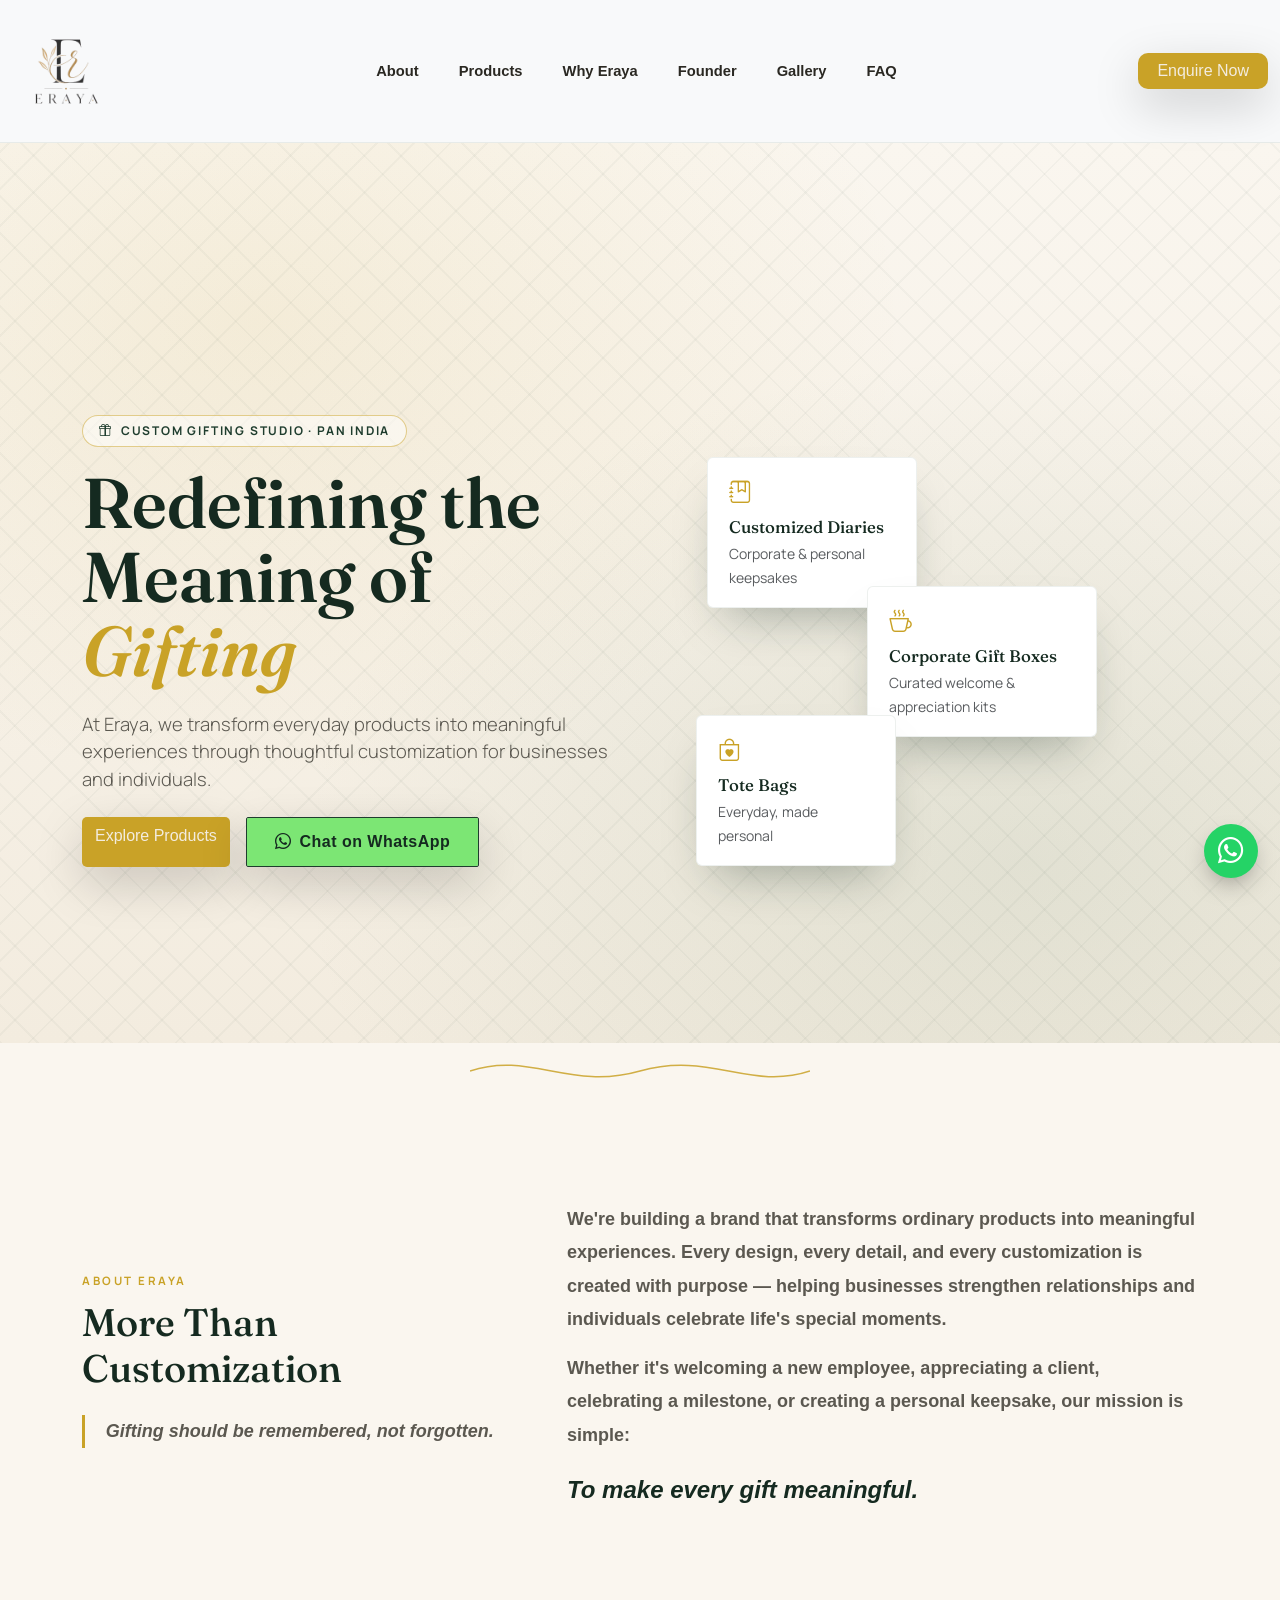
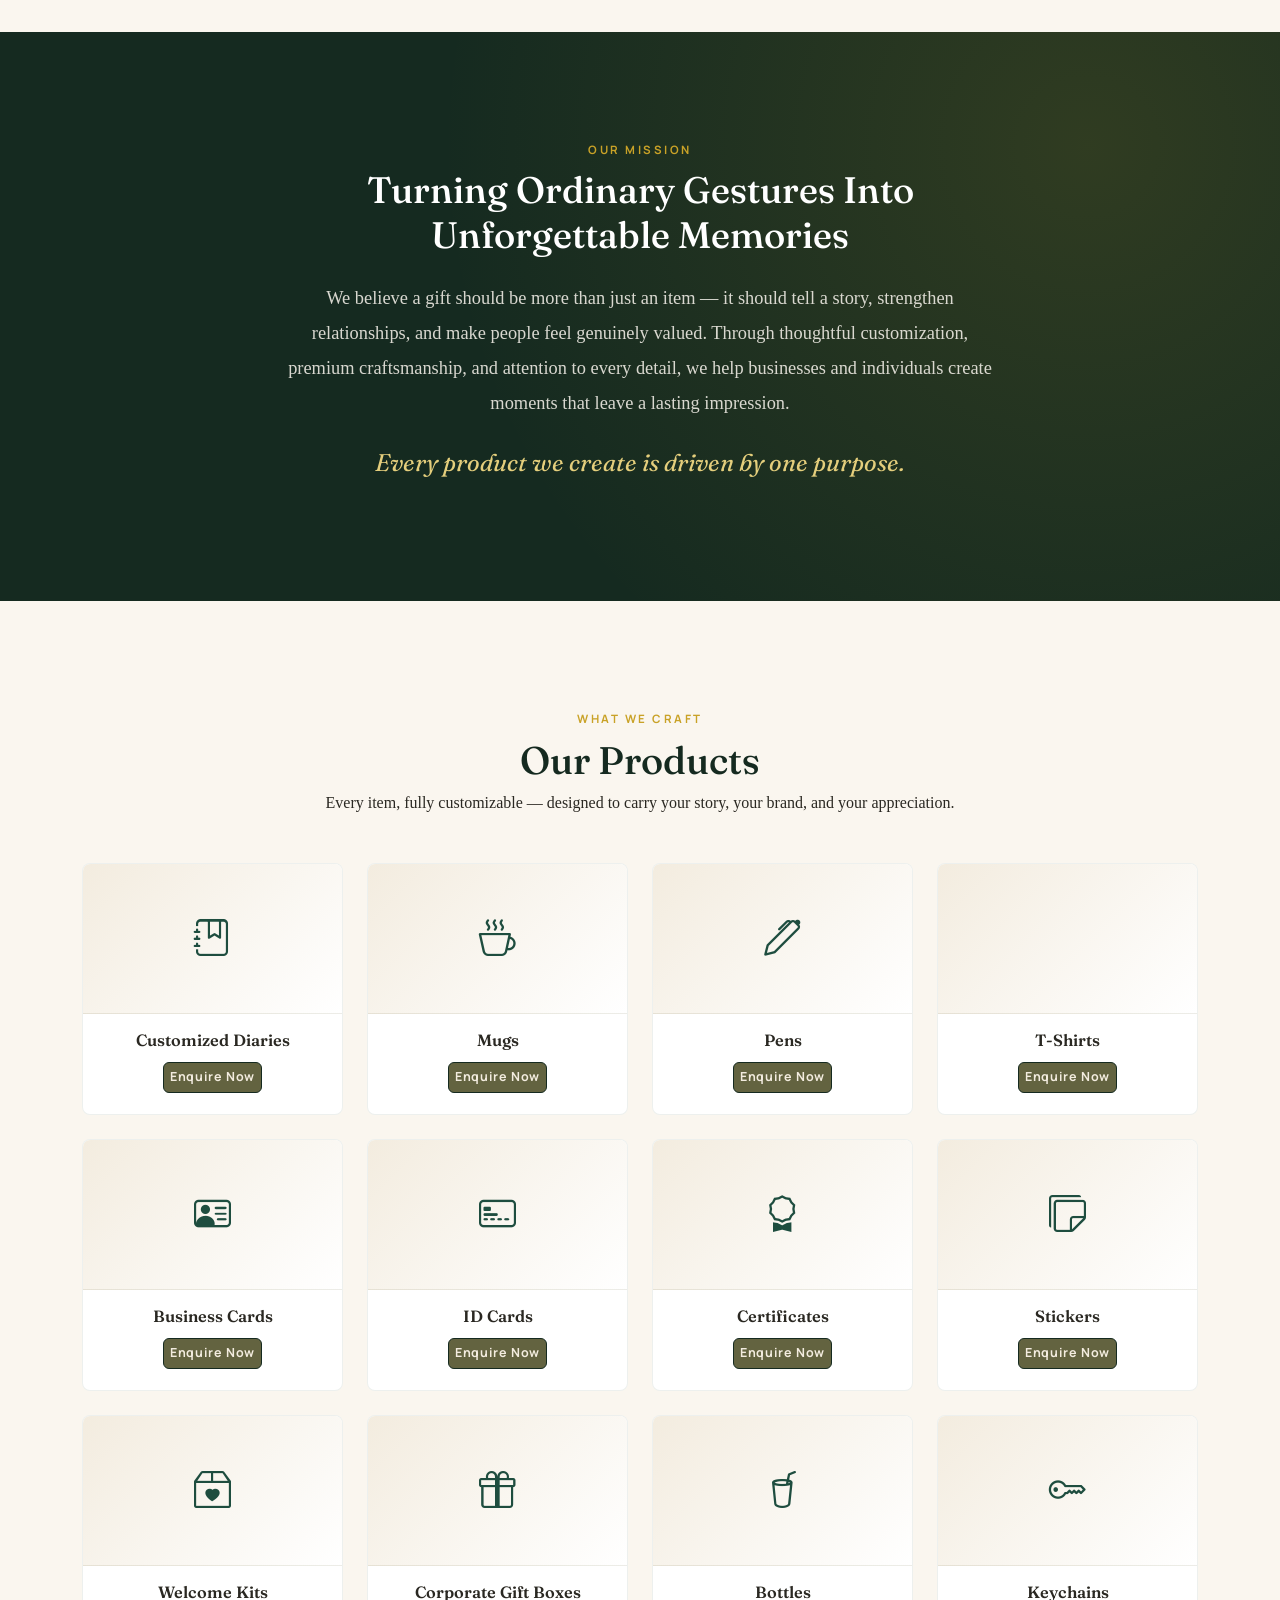
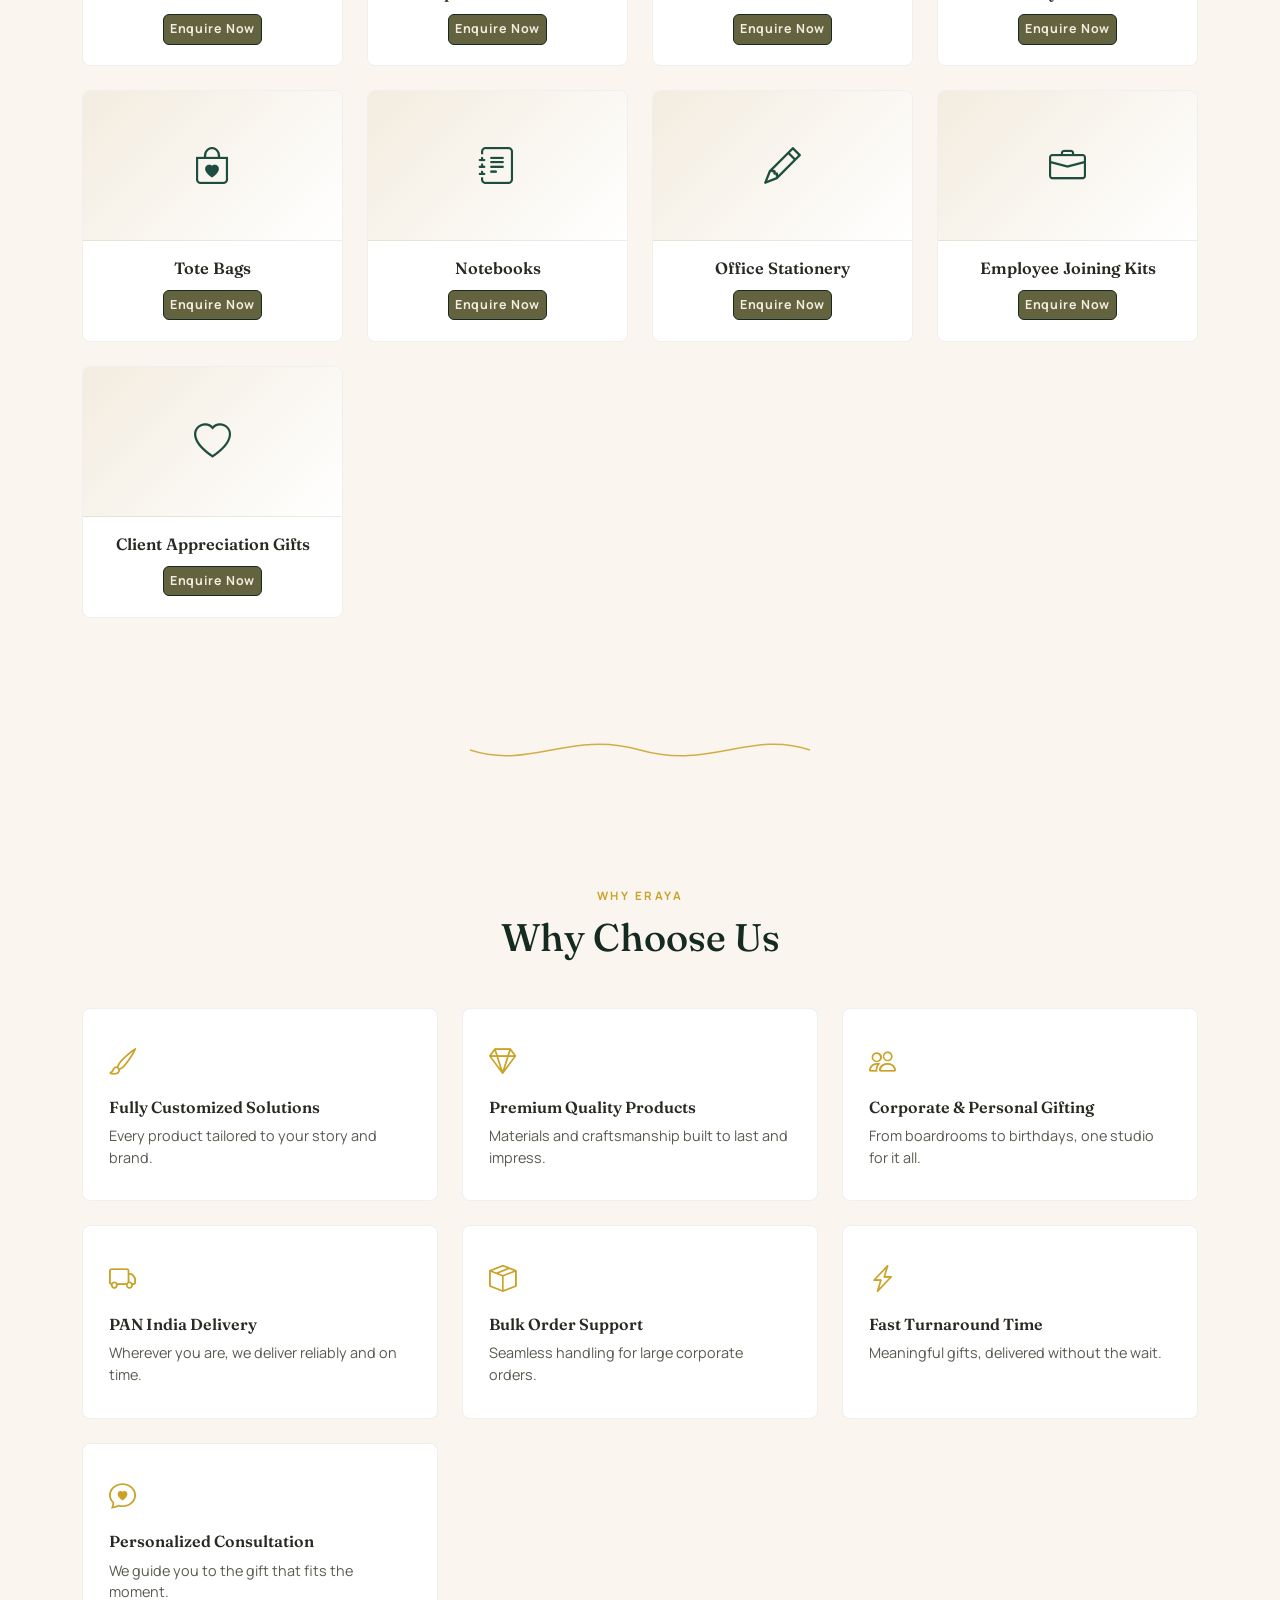
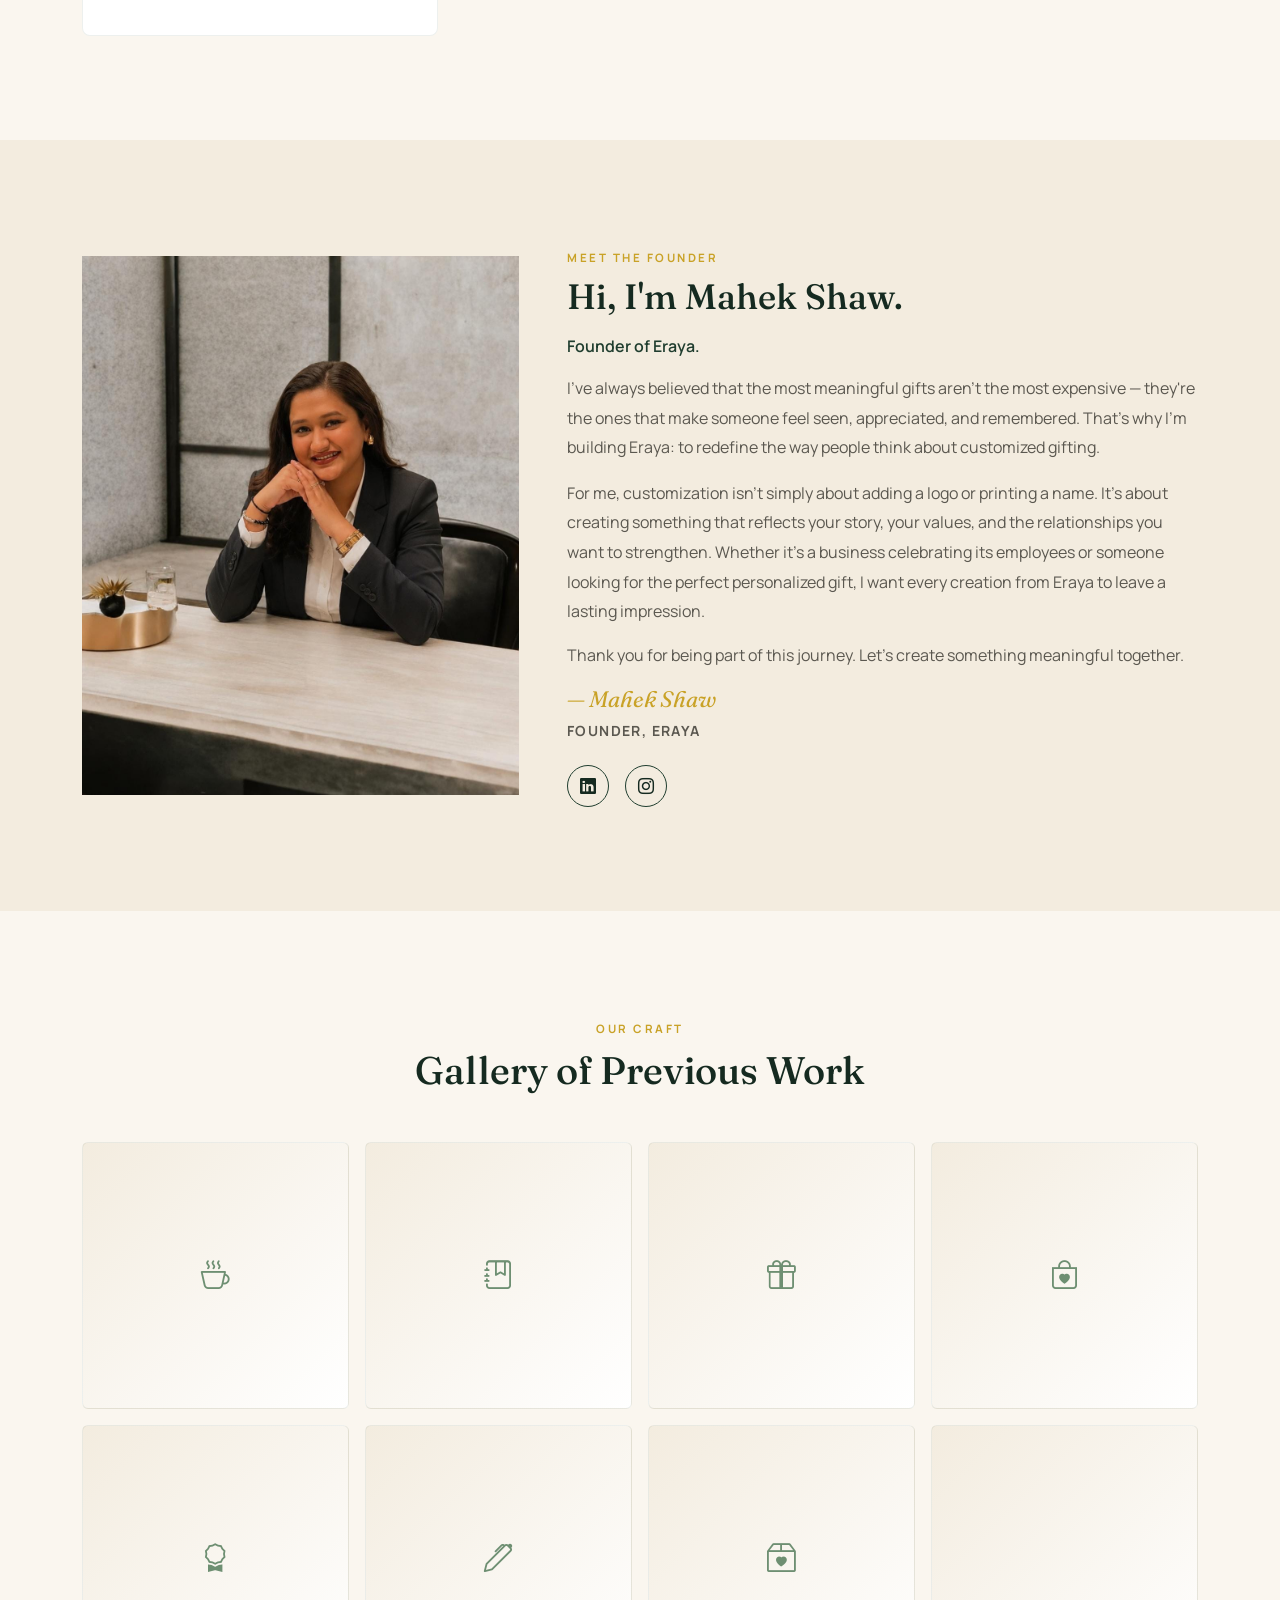
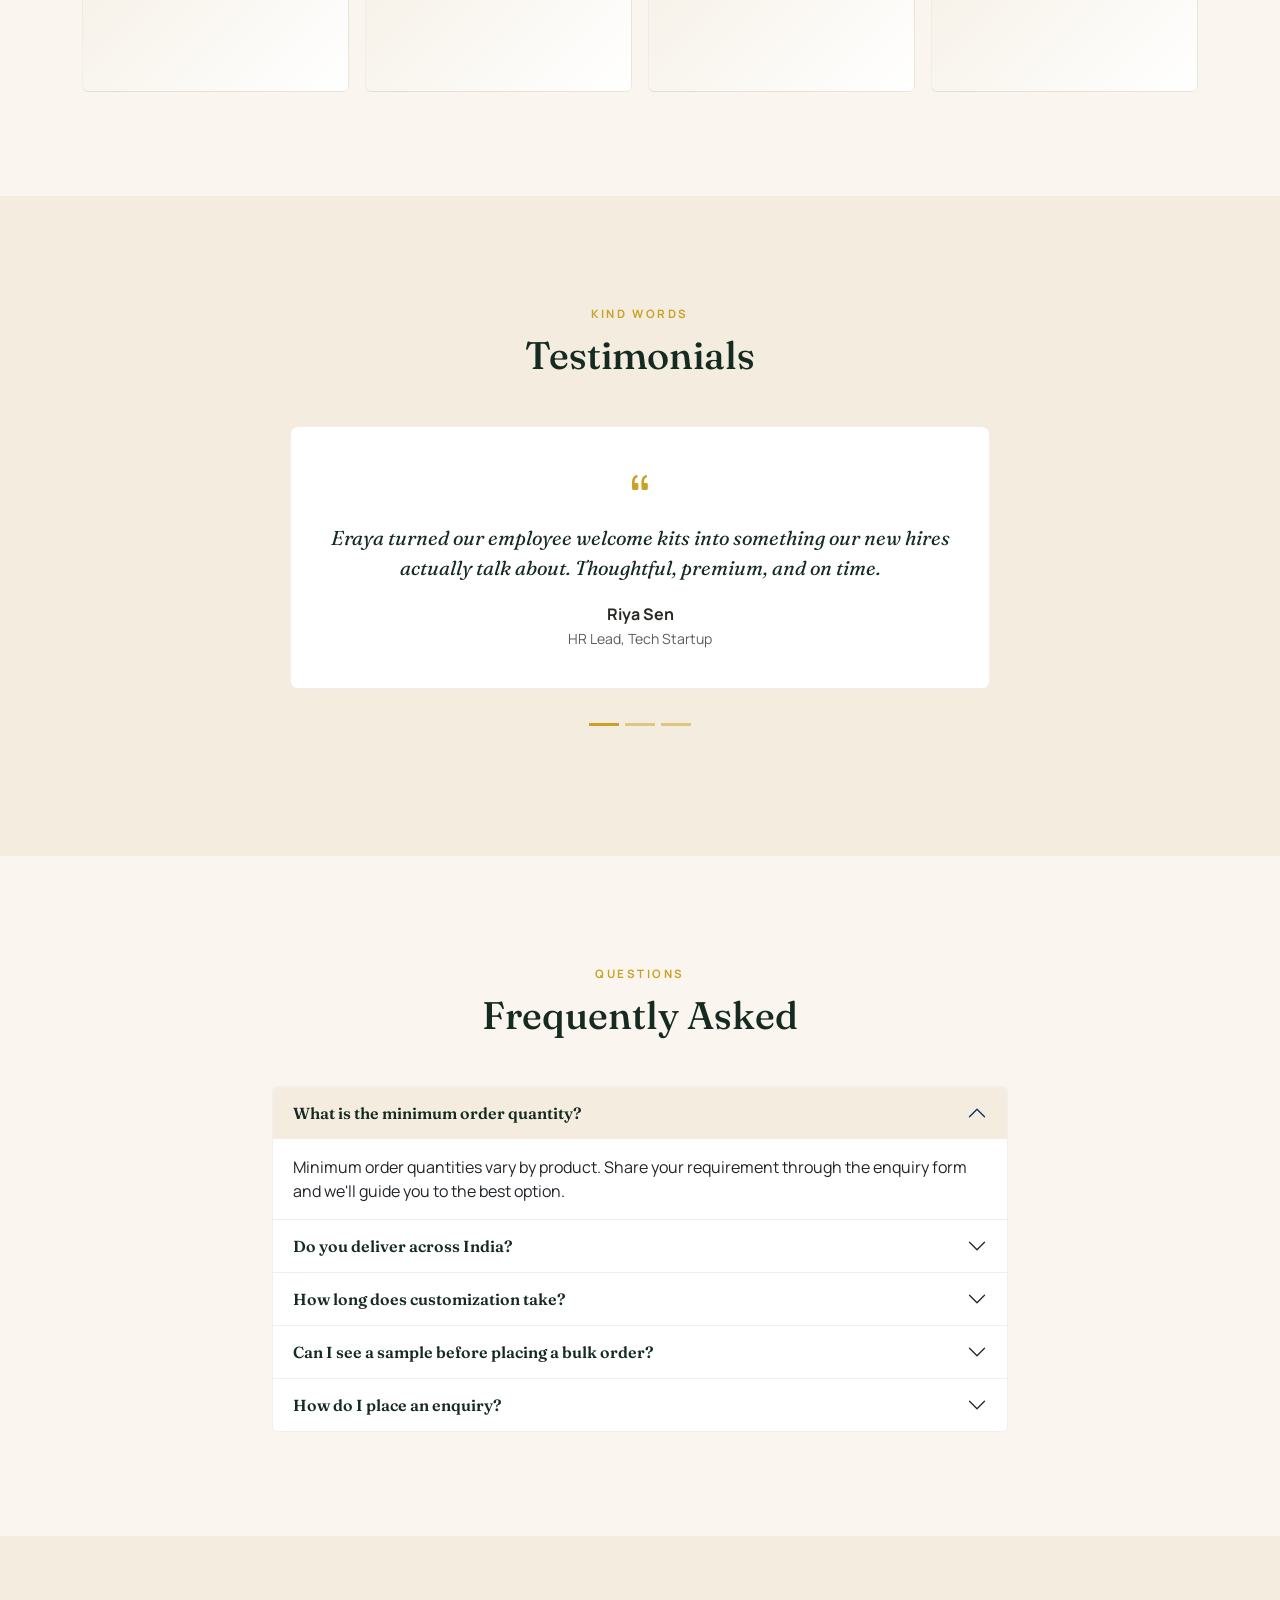
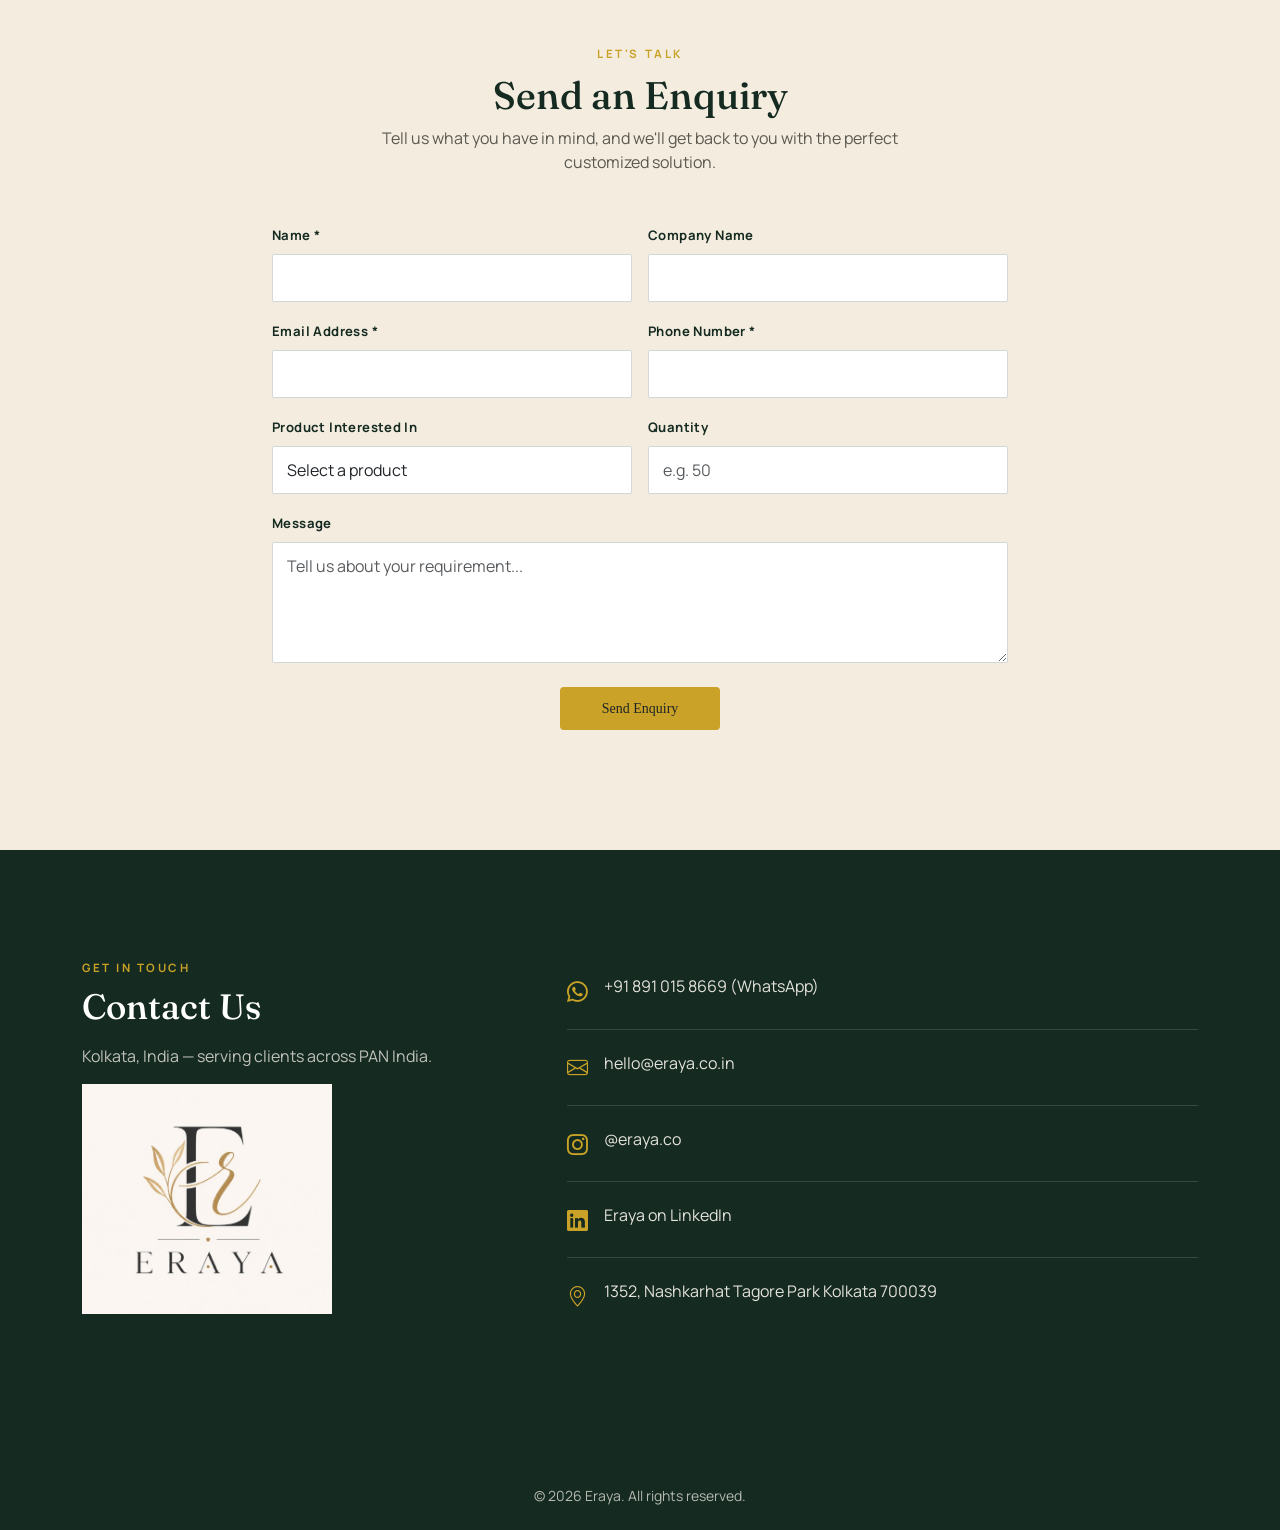
==== commit 8b5a6904: "Add files via upload" ====
--- a/index.html
+++ b/index.html
@@ -8,28 +8,23 @@
   <meta name="description"
     content="Eraya crafts thoughtfully customized gifts for businesses and individuals — diaries, mugs, welcome kits, corporate gift boxes and more. PAN India delivery.">
 
-  <link rel="stylesheet" href="assets/style.css">
   <!-- Bootstrap 5 -->
   <link href="https://cdn.jsdelivr.net/npm/bootstrap@5.3.3/dist/css/bootstrap.min.css" rel="stylesheet">
   <!-- Bootstrap Icons -->
   <link rel="stylesheet" href="https://cdn.jsdelivr.net/npm/bootstrap-icons@1.11.3/font/bootstrap-icons.css">
-  <!-- Fonts -->
+
+  <!-- Fonts: Fraunces (display/serif) + Manrope (body/UI) -->
   <link rel="preconnect" href="https://fonts.googleapis.com">
+  <link rel="preconnect" href="https://fonts.gstatic.com" crossorigin>
   <link
-    href="https://fonts.googleapis.com/css2?family=Fraunces:opsz,wght@9..144,300;9..144,400;9..144,500;9..144,600;9..144,700&family=Manrope:wght@400;500;600;700;800&display=swap"
+    href="https://fonts.googleapis.com/css2?family=Fraunces:ital,opsz,wght@0,9..144,400;0,9..144,500;0,9..144,560;0,9..144,600;0,9..144,700;1,9..144,500;1,9..144,600&family=Manrope:wght@400;450;500;600;700;800&family=Space+Mono:wght@400;700&display=swap"
     rel="stylesheet">
-  <link href="https://fonts.googleapis.com/css2?family=Poppins:wght@400;600;700&display=swap" rel="stylesheet">
-  <link rel="stylesheet" href="css/animate.css">
-
+
+  <!-- Animate.css -->
   <link rel="stylesheet" href="https://cdnjs.cloudflare.com/ajax/libs/animate.css/4.1.1/animate.min.css" />
 
-  <link href="https://fonts.googleapis.com/css2?family=Inter:wght@100;200;300;400;500;600;700;800;900&display=swap"
-    rel="stylesheet">
-
-  <link href="https://fonts.googleapis.com/css2?family=Lora:wght@400;500;600;700&display=swap" rel="stylesheet">
-
-
-
+  <!-- Site stylesheet (must load after the CDN files so it can override them) -->
+  <link rel="stylesheet" href="assets/style.css">
 </head>
 
 <body>
@@ -46,29 +41,16 @@
       </button>
       <div class="collapse navbar-collapse" id="navbarSupportedContent">
         <ul class="navbar-nav mx-auto mb-2 mb-lg-0 gap-lg-4">
-          <li class="nav-item">
-            <a class="nav-link" href="#about">About</a>
-          </li>
-          <li class="nav-item">
-            <a class="nav-link" href="#products">Products</a>
-          </li>
-          <li class="nav-item">
-            <a class="nav-link" href="#why">Why Eraya</a>
-          </li>
-          <li class="nav-item">
-            <a class="nav-link" href="#founder">Founder</a>
-          </li>
-          <li class="nav-item">
-            <a class="nav-link" href="#gallery">Gallery</a>
-          </li>
-          <li class="nav-item">
-            <a class="nav-link" href="#faq">FAQ</a>
-          </li>
+          <li class="nav-item"><a class="nav-link" href="#about">About</a></li>
+          <li class="nav-item"><a class="nav-link" href="#products">Products</a></li>
+          <li class="nav-item"><a class="nav-link" href="#why">Why Eraya</a></li>
+          <li class="nav-item"><a class="nav-link" href="#founder">Founder</a></li>
+          <li class="nav-item"><a class="nav-link" href="#gallery">Gallery</a></li>
+          <li class="nav-item"><a class="nav-link" href="#faq">FAQ</a></li>
         </ul>
         <div class="head-button">
-
           <a href="#enquire" class="btn shadow-lg" type="submit">Enquire Now</a>
-        </div >
+        </div>
       </div>
     </div>
   </nav>
@@ -86,13 +68,11 @@
           <div class="button-main d-flex flex-wrap gap-3 mt-4">
             <div class="explore-products shadow-lg">
               <a href="#products" class="btn">Explore Products</a>
-
             </div>
             <div class="chat-on-whatsapp shadow-lg animate__animated animate__heartBeat animate__infinite">
               <a href="https://wa.me/918910158669?text=Hi%20Eraya%2C%20I%27d%20like%20to%20know%20more%20about%20your%20customized%20gifting%20options."
                 target="_blank" class="btn btn-outline-forest"><i class="bi bi-whatsapp me-2"></i>Chat on WhatsApp</a>
             </div>
-
           </div>
         </div>
         <div class="col-lg-6">
@@ -134,13 +114,11 @@
           <p class="about-quote">Gifting should be remembered, not forgotten.</p>
         </div>
         <div class="col-lg-7 reveal">
-          <p>We're building a brand that
-            transforms ordinary products into meaningful experiences. Every design, every detail, and every
-            customization is created with purpose — helping businesses strengthen relationships and individuals
-            celebrate life's special moments.</p>
-          <p>Whether it's welcoming a new
-            employee, appreciating a client, celebrating a milestone, or creating a personal keepsake, our mission is
-            simple:</p>
+          <p>We're building a brand that transforms ordinary products into meaningful experiences. Every design,
+            every detail, and every customization is created with purpose — helping businesses strengthen
+            relationships and individuals celebrate life's special moments.</p>
+          <p>Whether it's welcoming a new employee, appreciating a client, celebrating a milestone, or creating a
+            personal keepsake, our mission is simple:</p>
           <p class="display-font fs-4 fst-italic" style="color:var(--forest-deep);">To make every gift meaningful.</p>
         </div>
       </div>
@@ -155,9 +133,9 @@
           <span class="eyebrow">Our Mission</span>
           <h2 class="mt-2 mb-4" style="font-size:2.3rem;">Turning Ordinary Gestures Into<br>Unforgettable Memories</h2>
           <p class="lead-text mx-auto">We believe a gift should be more than just an item — it should tell a story,
-            strengthen relationships, and make people feel genuinely valued. Through thoughtful customization, premium
-            craftsmanship, and attention to every detail, we help businesses and individuals create moments that leave a
-            lasting impression.</p>
+            strengthen relationships, and make people feel genuinely valued. Through thoughtful customization,
+            premium craftsmanship, and attention to every detail, we help businesses and individuals create moments
+            that leave a lasting impression.</p>
           <p class="mission-tag mt-4">Every product we create is driven by one purpose.</p>
         </div>
       </div>
@@ -170,8 +148,8 @@
       <div class="text-center mb-5 reveal">
         <span class="eyebrow">What We Craft</span>
         <h2 class="mt-2" style="font-size:2.4rem;">Our Products</h2>
-        <p class="mx-auto">Every item, fully customizable —
-          designed to carry your story, your brand, and your appreciation.</p>
+        <p class="mx-auto">Every item, fully customizable — designed to carry your story, your brand, and your
+          appreciation.</p>
       </div>
       <div class="row g-4" id="productGrid">
         <!-- product cards injected by JS -->
@@ -245,10 +223,9 @@
       <div class="row g-5 align-items-center">
         <div class="col-lg-5 reveal">
           <div class="image_main">
-            <div class="">
-              <img src="images/self_image.jpeg" alt="" class="img-fluid" width="100%">
-            </div>
-         
+            <div>
+              <img src="images/self_image.jpeg" alt="Mahek Shaw, Founder of Eraya" class="img-fluid" width="100%">
+            </div>
           </div>
         </div>
         <div class="col-lg-7 reveal">
@@ -260,8 +237,9 @@
             That's why I'm building Eraya: to redefine the way people think about customized gifting.</p>
           <p style="color:var(--charcoal-soft); line-height:1.85;">For me, customization isn't simply about adding a
             logo or printing a name. It's about creating something that reflects your story, your values, and the
-            relationships you want to strengthen. Whether it's a business celebrating its employees or someone looking
-            for the perfect personalized gift, I want every creation from Eraya to leave a lasting impression.</p>
+            relationships you want to strengthen. Whether it's a business celebrating its employees or someone
+            looking for the perfect personalized gift, I want every creation from Eraya to leave a lasting
+            impression.</p>
           <p style="color:var(--charcoal-soft);">Thank you for being part of this journey. Let's create something
             meaningful together.</p>
           <p class="founder-signature mt-3 mb-1">— Mahek Shaw</p>
@@ -317,8 +295,8 @@
           <div class="carousel-item">
             <div class="testimonial-card">
               <i class="bi bi-quote quote-icon"></i>
-              <p class="msg">From consultation to delivery, the process felt effortless. Our corporate gift boxes were a
-                genuine hit.</p>
+              <p class="msg">From consultation to delivery, the process felt effortless. Our corporate gift boxes
+                were a genuine hit.</p>
               <p class="fw-bold mb-0">Neha Kapoor</p>
               <small class="text-muted">Operations Manager</small>
             </div>
@@ -347,24 +325,24 @@
               <h2 class="accordion-header"><button class="accordion-button" type="button" data-bs-toggle="collapse"
                   data-bs-target="#faq1">What is the minimum order quantity?</button></h2>
               <div id="faq1" class="accordion-collapse collapse show" data-bs-parent="#faqAccordion">
-                <div class="accordion-body">Minimum order quantities vary by product. Share your requirement through the
-                  enquiry form and we'll guide you to the best option.</div>
+                <div class="accordion-body">Minimum order quantities vary by product. Share your requirement through
+                  the enquiry form and we'll guide you to the best option.</div>
               </div>
             </div>
             <div class="accordion-item">
               <h2 class="accordion-header"><button class="accordion-button collapsed" type="button"
                   data-bs-toggle="collapse" data-bs-target="#faq2">Do you deliver across India?</button></h2>
               <div id="faq2" class="accordion-collapse collapse" data-bs-parent="#faqAccordion">
-                <div class="accordion-body">Yes, we deliver PAN India from our base in Kolkata, with reliable timelines
-                  for both individual and bulk corporate orders.</div>
+                <div class="accordion-body">Yes, we deliver PAN India from our base in Kolkata, with reliable
+                  timelines for both individual and bulk corporate orders.</div>
               </div>
             </div>
             <div class="accordion-item">
               <h2 class="accordion-header"><button class="accordion-button collapsed" type="button"
                   data-bs-toggle="collapse" data-bs-target="#faq3">How long does customization take?</button></h2>
               <div id="faq3" class="accordion-collapse collapse" data-bs-parent="#faqAccordion">
-                <div class="accordion-body">Turnaround depends on product and quantity. Most orders are completed within
-                  a few business days after design approval.</div>
+                <div class="accordion-body">Turnaround depends on product and quantity. Most orders are completed
+                  within a few business days after design approval.</div>
               </div>
             </div>
             <div class="accordion-item">
@@ -396,8 +374,8 @@
       <div class="text-center mb-5 reveal">
         <span class="eyebrow">Let's Talk</span>
         <h2 class="mt-2" style="font-size:2.4rem;">Send an Enquiry</h2>
-        <p class="mx-auto" style="max-width:560px; color:var(--charcoal-soft);">Tell us what you have in mind, and we'll
-          get back to you with the perfect customized solution.</p>
+        <p class="mx-auto" style="max-width:560px; color:var(--charcoal-soft);">Tell us what you have in mind, and
+          we'll get back to you with the perfect customized solution.</p>
       </div>
       <div class="row justify-content-center reveal">
         <div class="col-lg-8">
@@ -452,8 +430,9 @@
                 placeholder="Tell us about your requirement..."></textarea>
             </div>
             <div class="send-enquiry text-center pt-2">
-              <button type="submit" class="btn btn-sm w-auto" style="width: 160px !important; min-width: 140px;">Send
-                Enquiry</button>
+              <button type="submit" class="btn btn-sm w-auto" style="width: 160px !important; min-width: 140px;">
+                Send Enquiry
+              </button>
               <p id="formStatus" class="small mt-3 mb-0" style="color:var(--forest);"></p>
             </div>
           </form>
@@ -467,15 +446,12 @@
     <div class="container">
       <div class="row g-5">
         <div class="col-lg-5 reveal">
-
           <span class="eyebrow">Get In Touch</span>
-
           <h2 class="mt-2 mb-3" style="color:#fff; font-size:2.2rem;">Contact Us</h2>
           <p style="color:rgba(250,246,239,.75);">Kolkata, India — serving clients across PAN India.</p>
           <div class="logo_eraya">
-            <img src="images/WhatsApp Image 2026-07-16 at 3.37.32 PM.jpeg" alt="" class="img-fluid">
-          </div>
-
+            <img src="images/WhatsApp Image 2026-07-16 at 3.37.32 PM.jpeg" alt="Eraya logo" class="img-fluid">
+          </div>
         </div>
         <div class="col-lg-7 reveal">
           <div class="contact-item">
@@ -496,8 +472,7 @@
           </div>
           <div class="contact-item" style="border-bottom:none;">
             <i class="bi bi-geo-alt"></i>
-            <span>1352, Nashkarhat Tagore Park
-              Kolkata 700039</span>
+            <span>1352, Nashkarhat Tagore Park Kolkata 700039</span>
           </div>
         </div>
       </div>
@@ -508,11 +483,9 @@
   <footer>
     <div class="container">
       <div class="row align-items-center g-4">
-
         <div class="col-md-12 text-md-center">
           <p class="small mb-0">&copy; <span id="year"></span> Eraya. All rights reserved.</p>
         </div>
-
       </div>
     </div>
   </footer>
@@ -633,10 +606,6 @@
       nav.style.paddingBottom = window.scrollY > 40 ? '.5rem' : '1rem';
     });
   </script>
-  <script src="js/wow.min.js"></script>
-  <script>
-    new WOW().init();
-  </script>
 </body>
 
 </html>
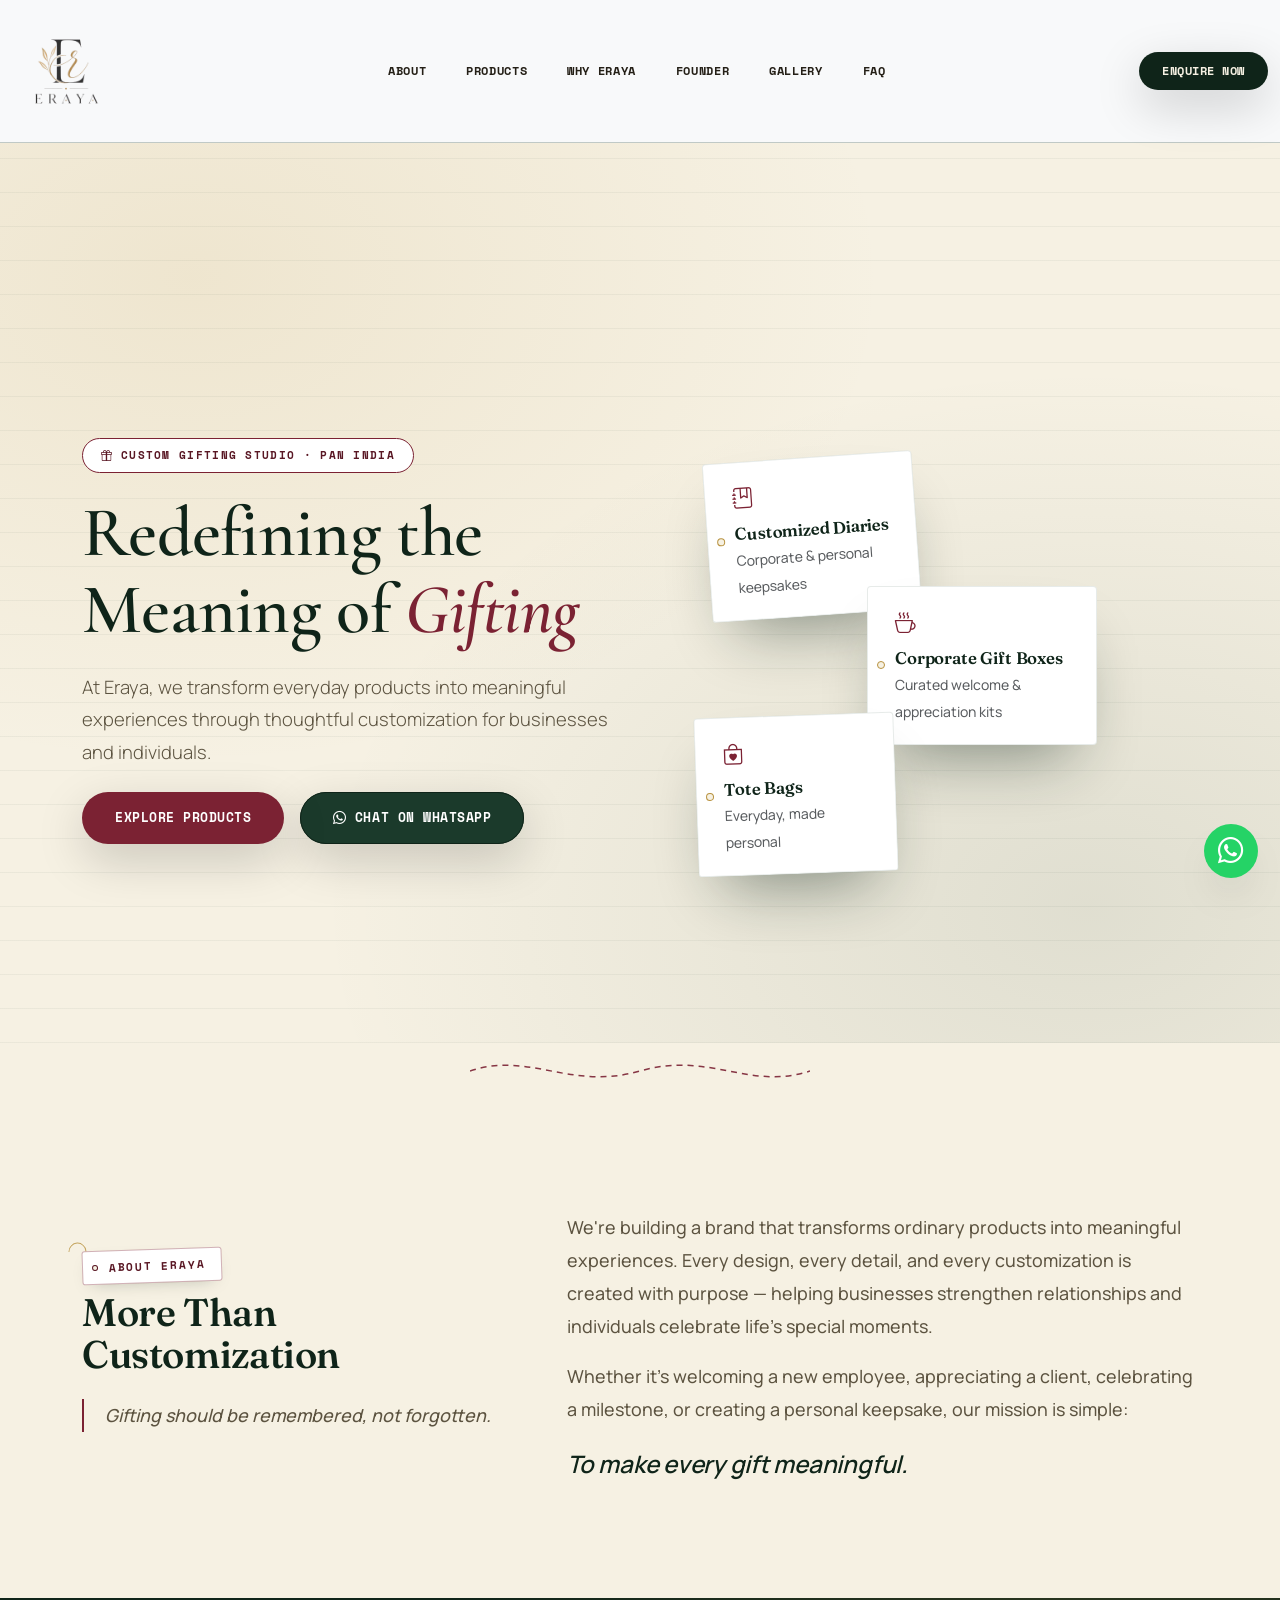
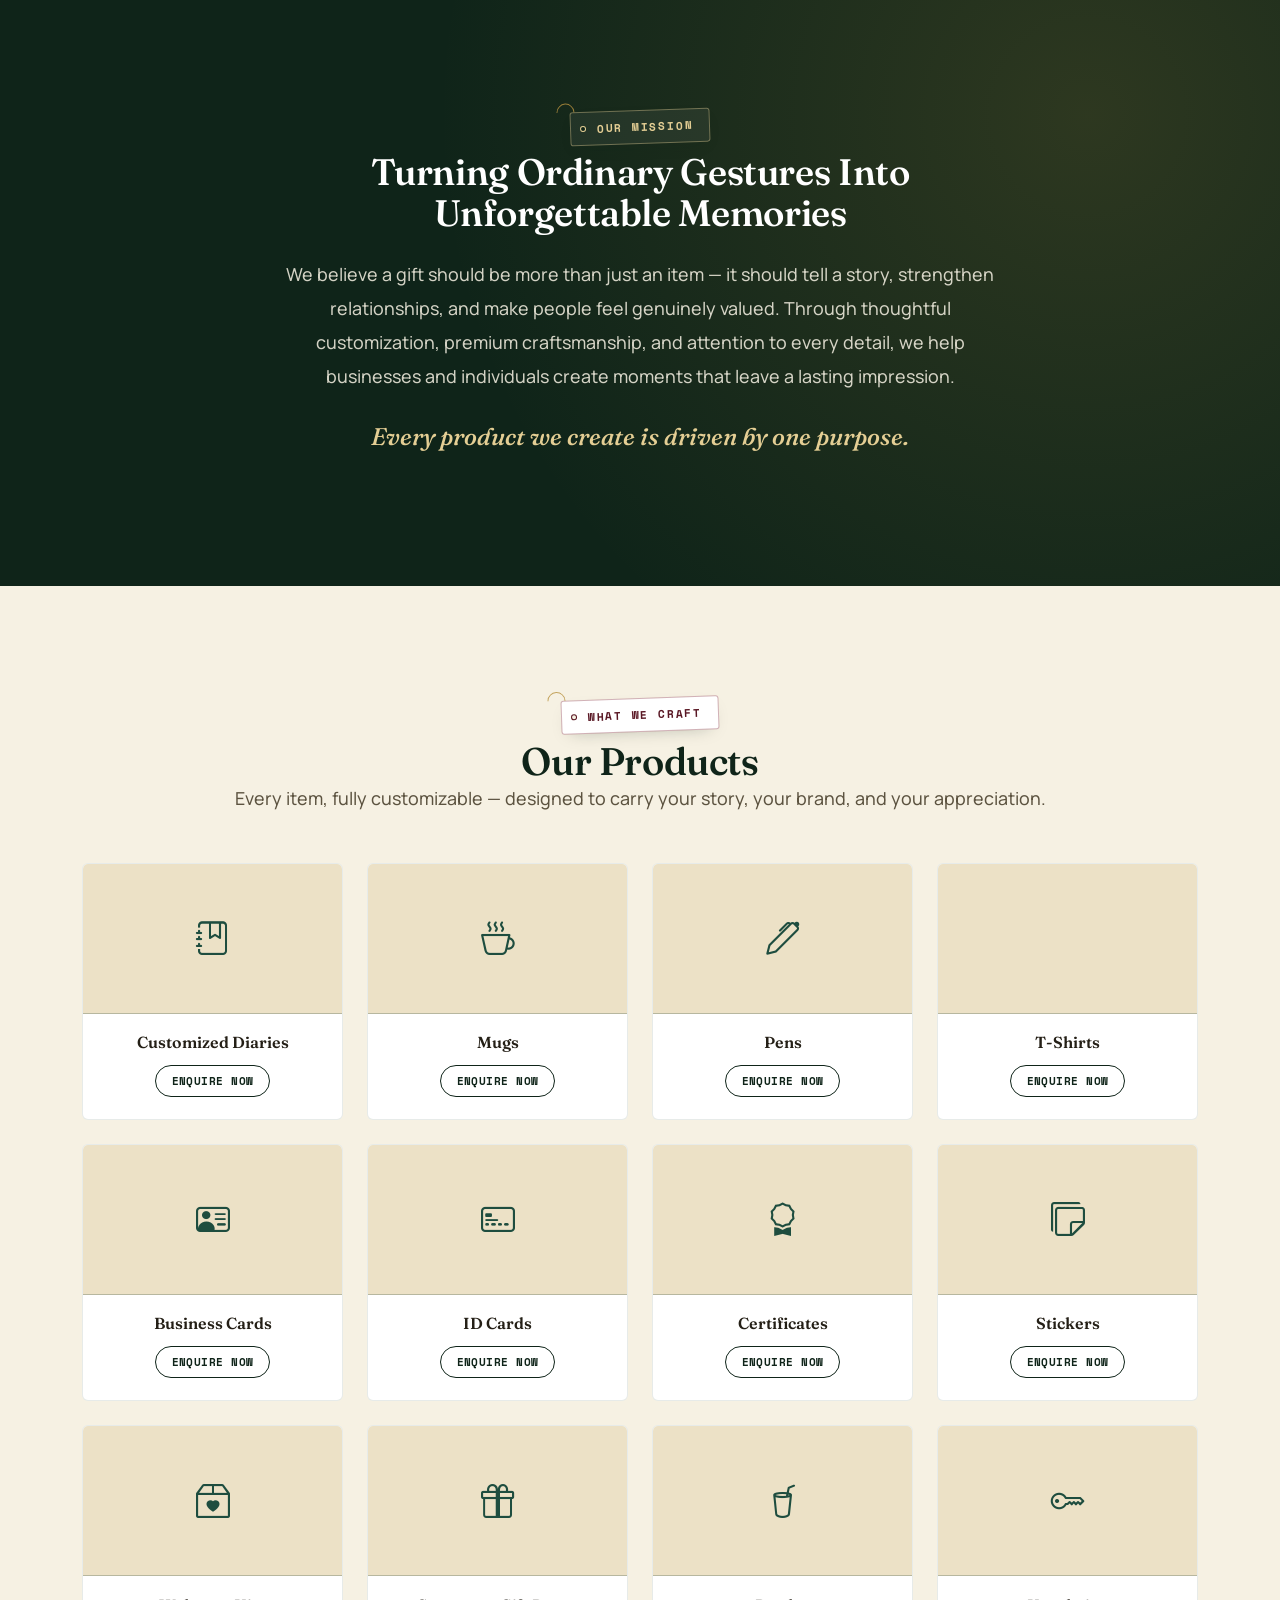
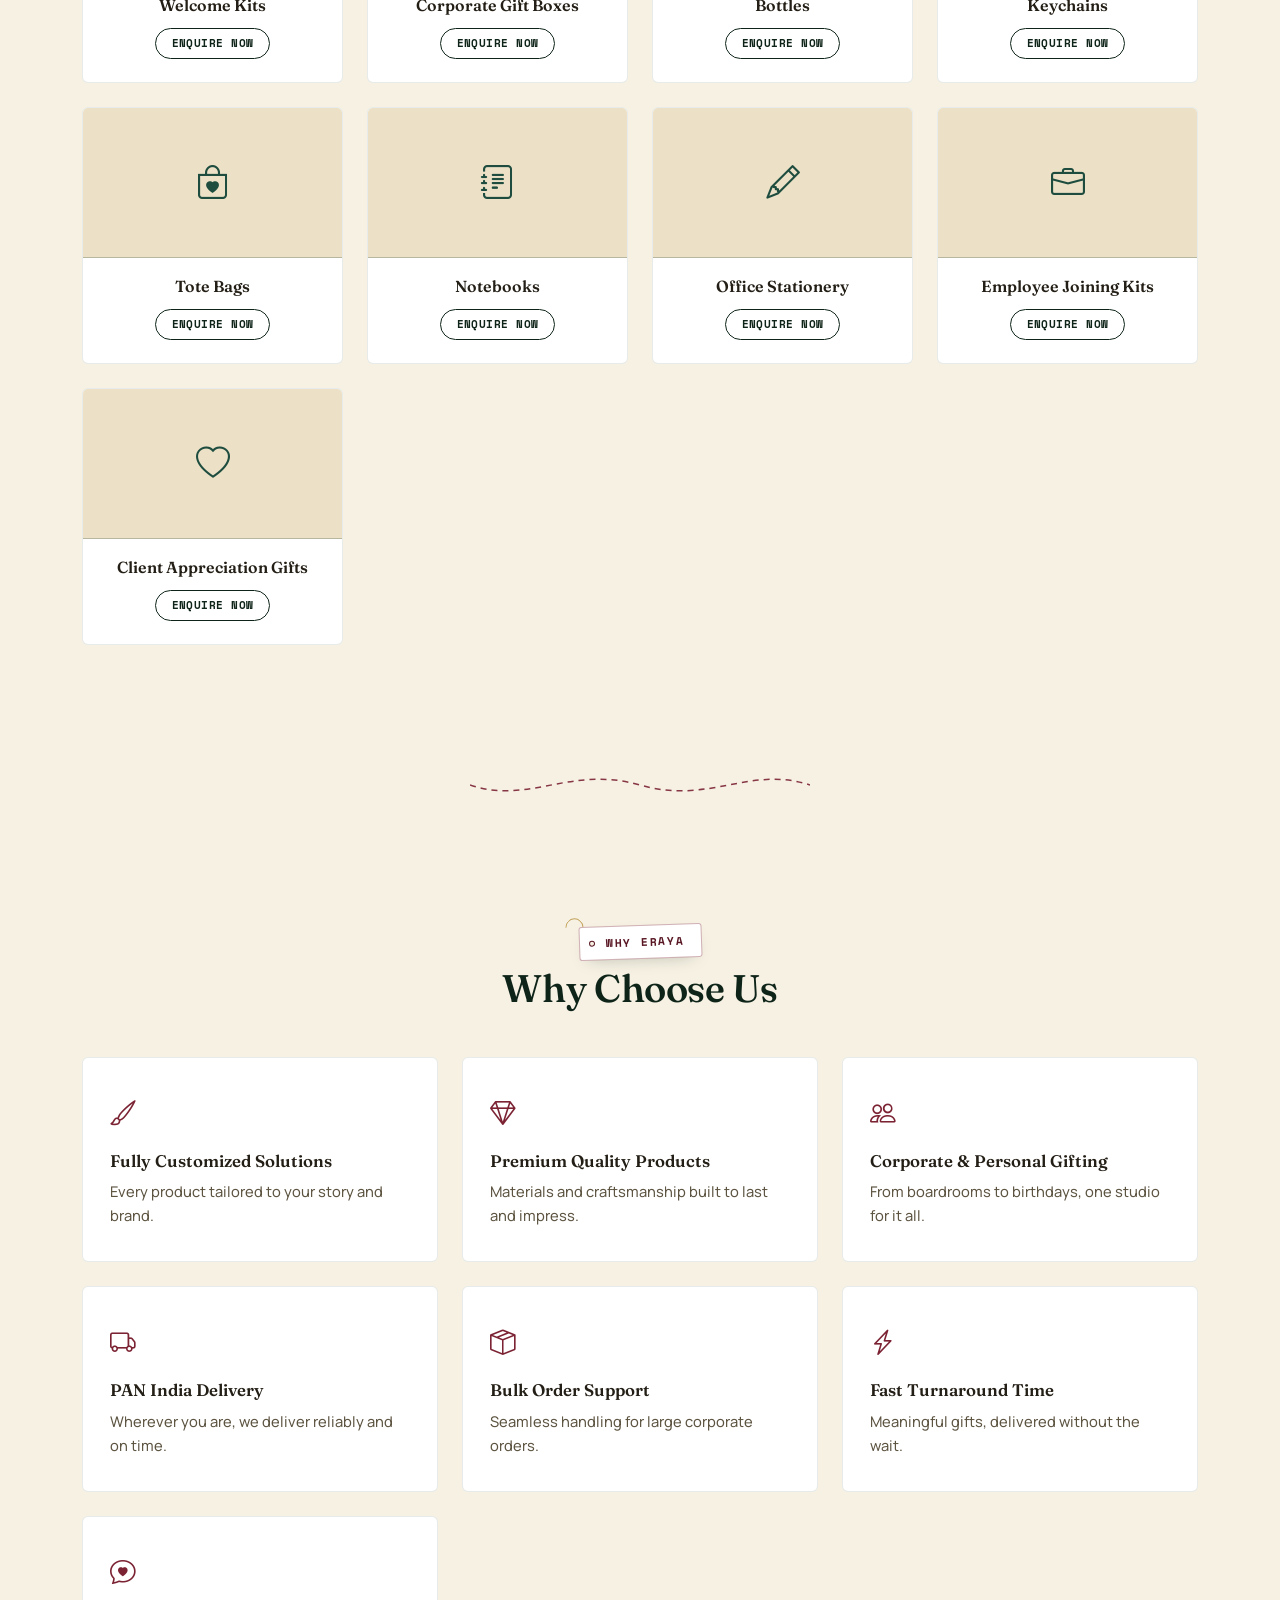
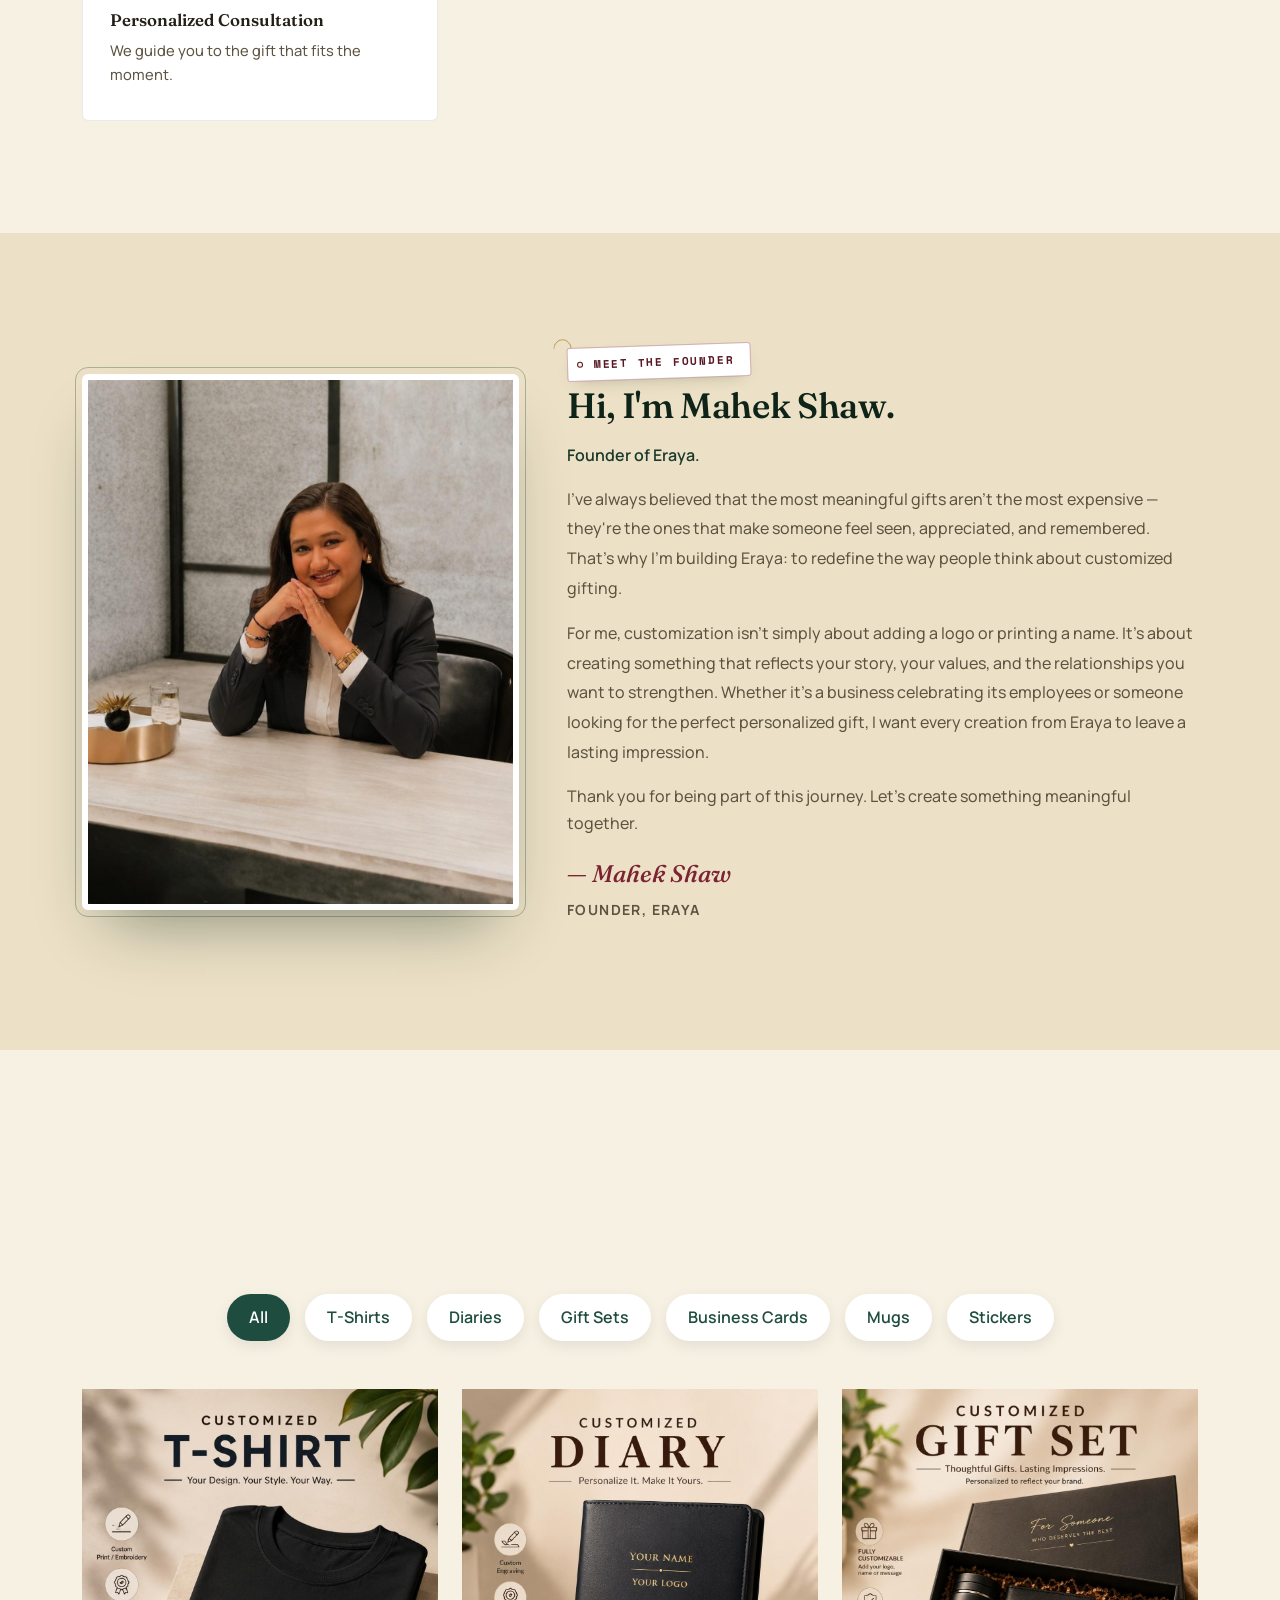
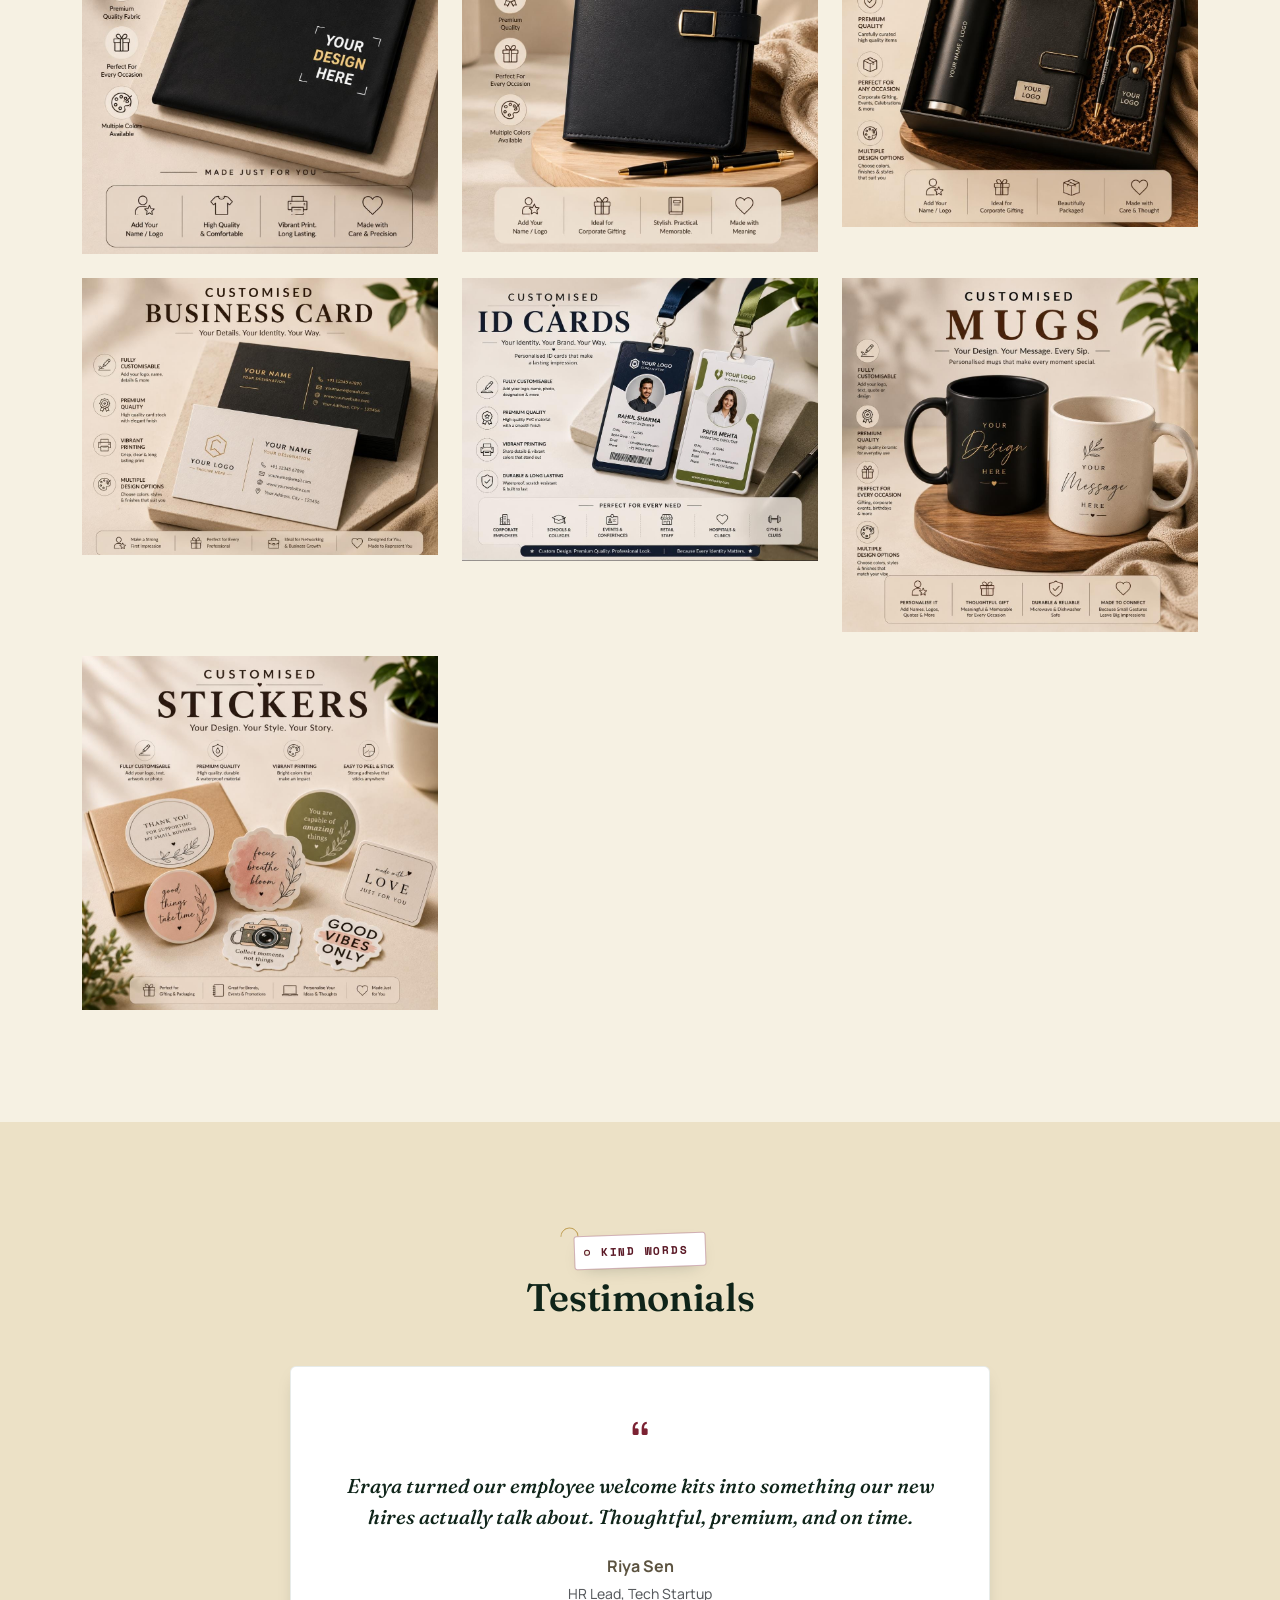
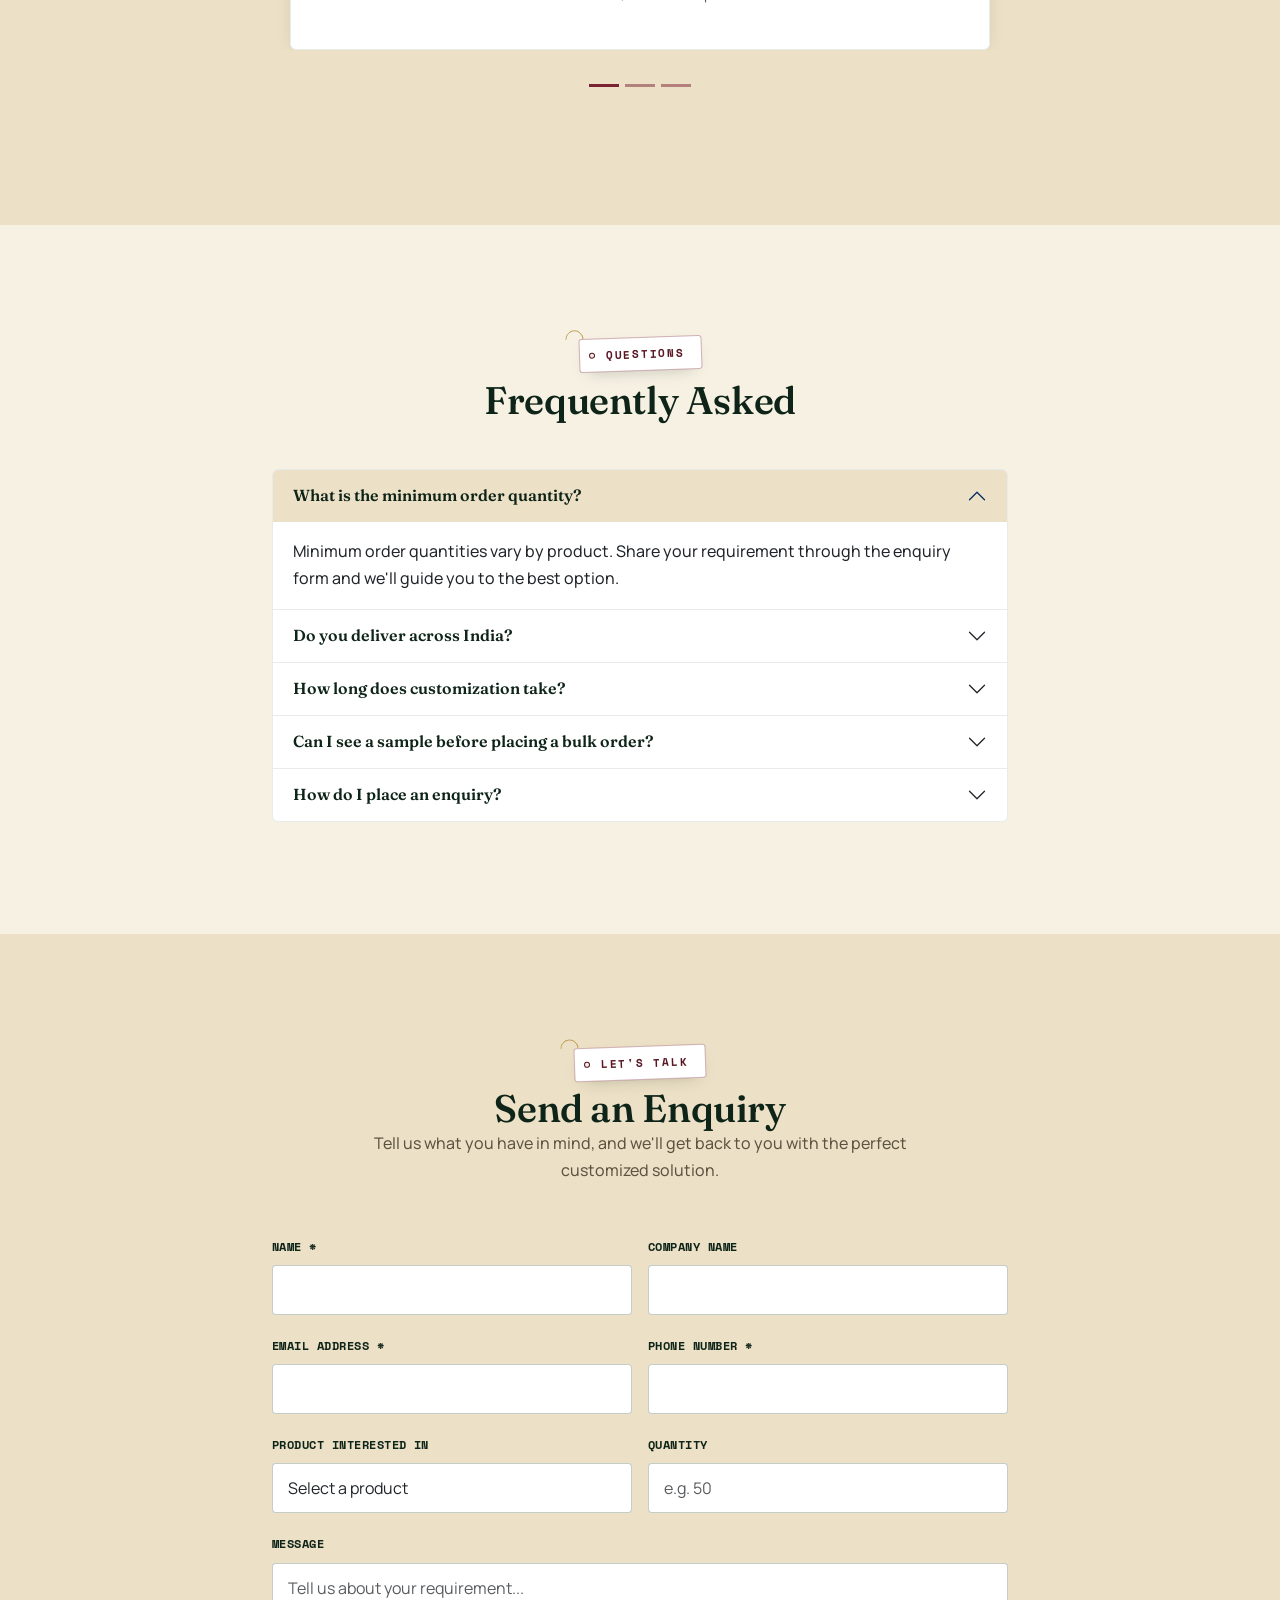
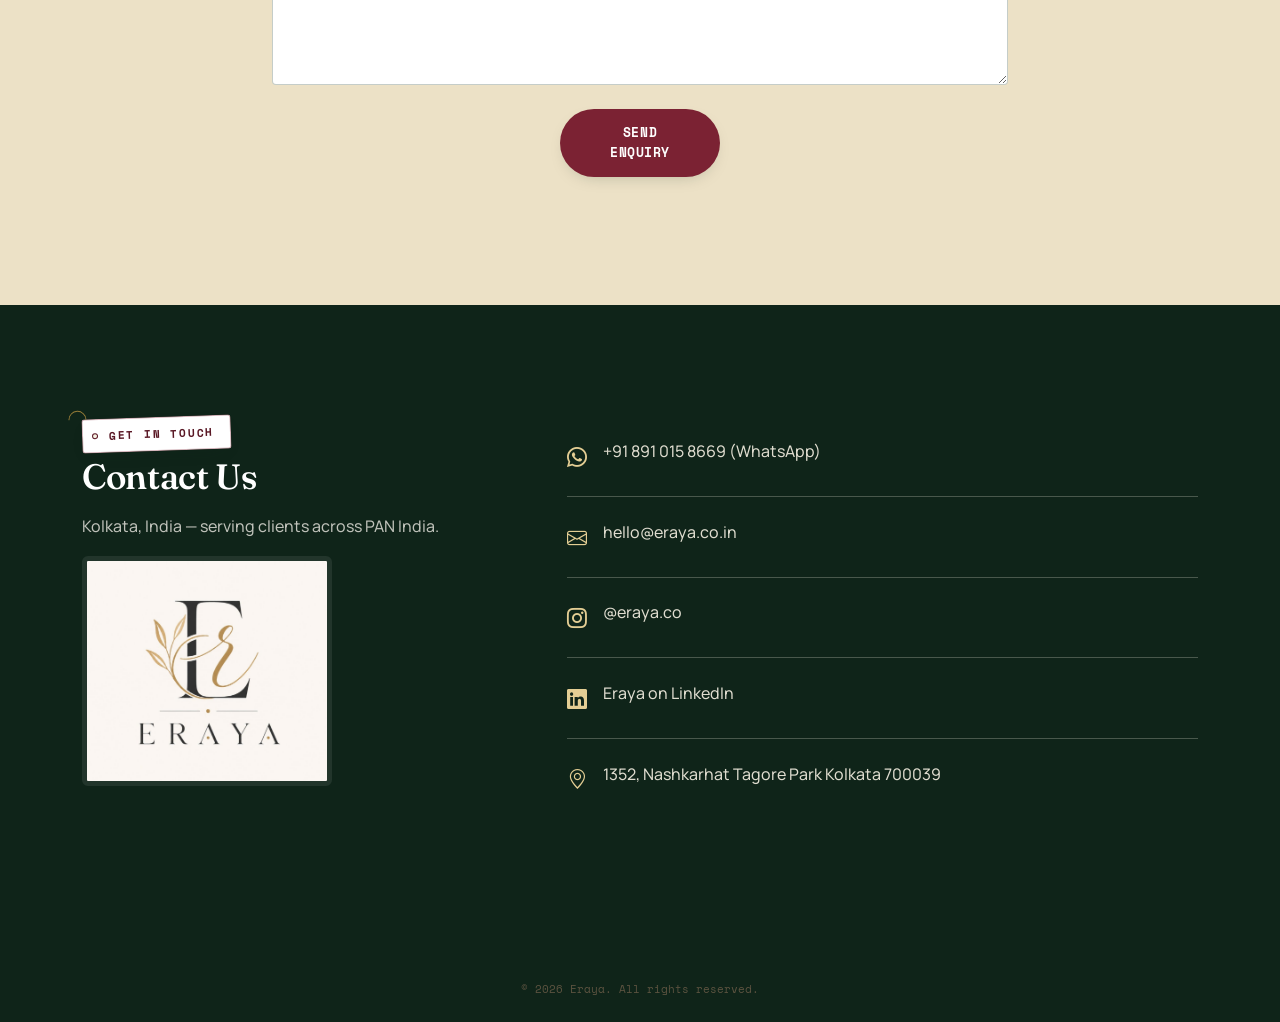
==== commit 00edd9c0: "Add files via upload" ====
--- a/index.html
+++ b/index.html
@@ -21,7 +21,7 @@
     rel="stylesheet">
 
   <!-- Animate.css -->
-  <link rel="stylesheet" href="https://cdnjs.cloudflare.com/ajax/libs/animate.css/4.1.1/animate.min.css" />
+ <link href="https://fonts.googleapis.com/css2?family=Cormorant+Garamond:wght@400;500;600;700&display=swap" rel="stylesheet">
 
   <!-- Site stylesheet (must load after the CDN files so it can override them) -->
   <link rel="stylesheet" href="assets/style.css">
@@ -245,10 +245,7 @@
           <p class="founder-signature mt-3 mb-1">— Mahek Shaw</p>
           <p class="text-uppercase small fw-bold" style="letter-spacing:.1em; color:var(--charcoal-soft);">Founder,
             Eraya</p>
-          <div class="d-flex gap-3 mt-4">
-            <a href="" target="_blank" class="social-round"><i class="bi bi-linkedin"></i></a>
-            <a href="https://www.instagram.com/_xms11?igsh=MXMxemhtb3E5ZXU4dQ==" target="_blank" class="social-round"><i class="bi bi-instagram"></i></a>
-          </div>
+          
         </div>
       </div>
     </div>
@@ -261,7 +258,27 @@
         <span class="eyebrow">Our Craft</span>
         <h2 class="mt-2" style="font-size:2.4rem;">Gallery of Previous Work</h2>
       </div>
-      <div class="row g-3" id="galleryGrid"></div>
+
+      <!-- Gallery Tabs -->
+      <div class="gallery-tabs text-center mb-5">
+
+        <button class="gallery-tab active" data-filter="all">All</button>
+
+        <button class="gallery-tab" data-filter="T-Shirts">T-Shirts</button>
+
+        <button class="gallery-tab" data-filter="Diaries">Diaries</button>
+
+        <button class="gallery-tab" data-filter="Gift Sets">Gift Sets</button>
+
+        <button class="gallery-tab" data-filter="Business Cards">Business Cards</button>
+
+        <button class="gallery-tab" data-filter="Mugs">Mugs</button>
+
+        <button class="gallery-tab" data-filter="Stickers">Stickers</button>
+
+      </div>
+
+      <div class="row g-4" id="galleryGrid"></div>
     </div>
   </section>
 
@@ -464,7 +481,7 @@
           </div>
           <div class="contact-item">
             <i class="bi bi-instagram"></i>
-            <a href="https://www.instagram.com/eyara.co?igsh=MjEzYjJ6MDhmMGJ2" target="_blank">@eraya.co</a>
+            <a href="https://www.instagram.com/eyara.co" target="_blank">@eraya.co</a>
           </div>
           <div class="contact-item">
             <i class="bi bi-linkedin"></i>
@@ -548,15 +565,102 @@
     }
 
     // ---- Gallery placeholder tiles ----
-    const galleryIcons = ["bi-cup-hot", "bi-journal-bookmark", "bi-gift", "bi-bag-heart", "bi-award", "bi-pen", "bi-box2-heart", "bi-shirt"];
-    const galleryGrid = document.getElementById('galleryGrid');
-    galleryIcons.forEach(icon => {
-      const col = document.createElement('div');
-      col.className = "col-6 col-md-3 reveal";
-      col.innerHTML = `<div class="gallery-tile"><i class="bi ${icon}"></i></div>`;
-      galleryGrid.appendChild(col);
+    // ---- Gallery Images ----
+    const galleryData = [
+      {
+        title: "T-Shirts",
+        images: [
+          "images/t-shirt.jpeg",
+
+        ]
+      },
+      {
+        title: "Diaries",
+        images: [
+          "images/diary.jpeg"
+
+        ]
+      },
+      {
+        title: "Gift Sets",
+        images: [
+          "images/gift.jpeg",
+
+        ]
+      },
+      {
+        title: "Business Cards",
+        images: [
+          "images/card.jpeg",
+          "images/card (2).jpeg",
+
+        ]
+      },
+      {
+        title: "Mugs",
+        images: [
+          "images/mug.jpeg",
+
+        ]
+      },
+      {
+        title: "Stickers",
+        images: [
+          "images/sticker.jpeg",
+
+        ]
+      }
+    ];
+
+    const galleryGrid = document.getElementById("galleryGrid");
+
+    function renderGallery(filter = "all") {
+
+      galleryGrid.innerHTML = "";
+
+      galleryData.forEach(category => {
+
+        if (filter !== "all" && category.title !== filter) return;
+
+        category.images.forEach(img => {
+
+          galleryGrid.innerHTML += `
+
+            <div class="col-md-4 col-lg-4">
+
+                <div class="gallery-card">
+
+                    <img src="${img}" alt="${category.title}">
+
+                </div>
+
+            </div>
+
+            `;
+
+        });
+
+      });
+
+    }
+
+    renderGallery();
+
+    document.querySelectorAll(".gallery-tab").forEach(tab => {
+
+      tab.addEventListener("click", function () {
+
+        document.querySelectorAll(".gallery-tab").forEach(btn =>
+          btn.classList.remove("active")
+        );
+
+        this.classList.add("active");
+
+        renderGallery(this.dataset.filter);
+
+      });
+
     });
-
     // ---- Scroll reveal ----
     const revealEls = document.querySelectorAll('.reveal');
     const ribbonLines = document.querySelectorAll('.ribbon-line');
--- a/assets/style.css
+++ b/assets/style.css
@@ -1,422 +1,717 @@
-
-  :root{
-    --ivory:#FAF6EF;
-    --ivory-deep:#F3ECDF;
-    --forest:#1F3D2E;
-    --forest-deep:#152A20;
-    --sage:#6E8F72;
-    --gold:#C9A227;
-    --gold-soft:#E4CE7C;
-    --charcoal:#2A2822;
-    --charcoal-soft:#5B5850;
-    --ribbon:#8E1F3B;
-    --logo-dark:#2A2A2A;
-      --golden-yellow :#c9a227;
-    --green:#7ce674
+/* =================================================================
+   ERAYA — STYLESHEET  ·  "The Gift Tag" identity
+   -----------------------------------------------------------------
+   Design concept: Eraya's whole business is the moment before a gift
+   is opened — the tag, the ribbon, the seal. This system borrows its
+   vocabulary directly from that moment: swing-tag labels, a ribbon-
+   red accent, a wax-seal button, and solid "cut here" edges instead
+   of generic rounded cards.
+
+   01. Design Tokens
+   02. Fonts & Type Scale
+   03. Reset & Base
+   04. Section Rhythm
+   05. Tag Label (signature element)
+   06. Buttons
+   07. Navbar
+   08. Divider (ribbon stitch)
+   09. Hero
+   10. About
+   11. Mission Band
+   12. Products
+   13. Why Choose Us
+   14. Founder
+   15. Gallery
+   16. Testimonials
+   17. FAQ
+   18. Enquiry Form
+   19. Contact
+   20. Footer
+   21. Floating Buttons
+   22. Reveal & Motion
+   23. Responsive
+   ================================================================= */
+
+
+/* =================================================================
+   01. DESIGN TOKENS
+   ================================================================= */
+:root {
+  /* -- Paper & ink -- */
+  --paper:        #F6F1E3;
+  --paper-deep:   #ECE1C6;
+  --ink:          #241F16;
+  --ink-soft:     #5C5340;
+
+  /* -- Pine (primary brand) -- */
+  --pine:         #1B3A2B;
+  --pine-deep:    #0F2419;
+  --pine-soft:    #4C7160;
+
+  /* -- Ribbon (signature accent — used sparingly, like a wax seal) -- */
+  --ribbon:       #7B2233;
+  --ribbon-deep:  #591724;
+  --ribbon-soft:  #C77E8B;
+
+  /* -- Brass (secondary accent, for labels/tags) -- */
+  --brass:        #B8923F;
+  --brass-soft:   #E4CE94;
+
+  --shadow-sm: 0 6px 18px -10px rgba(15, 36, 25, .35);
+  --shadow-md: 0 22px 42px -18px rgba(15, 36, 25, .40);
+  --shadow-lg: 0 34px 64px -26px rgba(15, 36, 25, .48);
+
+  --ease: cubic-bezier(.22, .61, .36, 1);
+
+  /* -- Legacy aliases --
+     A few inline styles in index.html still reference the old token
+     names from the previous palette. Mapping them here keeps those
+     inline styles working without having to hunt through the HTML. */
+  --ivory: var(--paper);
+  --ivory-deep: var(--paper-deep);
+  --forest: var(--pine);
+  --forest-deep: var(--pine-deep);
+  --charcoal: var(--ink);
+  --charcoal-soft: var(--ink-soft);
+  --gold: var(--brass);
+  --gold-soft: var(--brass-soft);
+}
+
+
+/* =================================================================
+   02. FONTS & TYPE SCALE
+   Three-voice system, each with one job:
+     - Fraunces (serif)  -> headlines, quotes -- the "handwritten card"
+     - Space Mono        -> eyebrows, tags, prices -- the "printed label"
+     - Manrope (sans)     -> paragraphs, forms, nav -- everyday reading
+   ================================================================= */
+:root {
+  --fs-display-xl: clamp(2.6rem, 3vw + 2rem, 4.4rem);
+  --fs-display-lg: clamp(2rem, 1.6vw + 1.5rem, 2.6rem);
+  --fs-display-md: clamp(1.4rem, .8vw + 1.2rem, 1.75rem);
+}
+
+*, *::before, *::after { box-sizing: border-box; }
+
+html { scroll-behavior: smooth; overflow-x: hidden; }
+
+body {
+  font-family: 'Manrope', -apple-system, sans-serif;
+  font-size: 1rem;
+  font-weight: 450;
+  line-height: 1.7;
+  color: var(--ink);
+  background: var(--paper);
+  overflow-x: hidden;
+  -webkit-font-smoothing: antialiased;
+}
+
+/* faint paper-grain texture across the whole page */
+body::before {
+  content: "";
+  position: fixed; inset: 0; z-index: -1; pointer-events: none;
+  background-image:
+    radial-gradient(rgba(36, 31, 22, .05) 1px, transparent 1px);
+  background-size: 3px 3px;
+  opacity: .5;
+}
+
+h1, h2, h3, h4, .display-font {
+  font-family: 'Fraunces', 'Georgia', serif;
+  font-optical-sizing: auto;
+  color: var(--pine-deep);
+  font-weight: 560;
+  line-height: 1.1;
+  letter-spacing: -0.01em;
+  margin-bottom: 0;
+}
+h2 { font-size: var(--fs-display-lg); }
+
+p { color: var(--ink-soft); }
+
+::selection { background: var(--brass-soft); color: var(--pine-deep); }
+
+a { text-decoration: none; }
+img { max-width: 100%; display: block; }
+
+
+/* =================================================================
+   03. RESET & BASE
+   ================================================================= */
+section { padding: 7rem 0; }
+@media (max-width: 768px) { section { padding: 4.5rem 0; } }
+
+.about-section p,
+.products p,
+.mission-band .lead-text {
+  font-family: 'Manrope', sans-serif;
+  font-size: 1.12rem;
+  color: var(--ink-soft);
+  line-height: 1.85;
+}
+
+
+/* =================================================================
+   05. TAG LABEL -- signature element
+   Replaces the plain "eyebrow" text with a swing-tag shape: a small
+   rotated card with a punched hole and a string, exactly like the
+   tags tied to a physical gift. Used above every section heading.
+   ================================================================= */
+.eyebrow {
+  position: relative;
+  display: inline-flex;
+  align-items: center;
+  gap: .5rem;
+  font-family: 'Space Mono', monospace;
+  font-weight: 700;
+  letter-spacing: .16em;
+  text-transform: uppercase;
+  font-size: .7rem;
+  color: var(--ribbon-deep);
+  background: #fff;
+  border: 1px solid rgba(123, 34, 51, .35);
+  padding: .4rem 1rem .4rem 1.6rem;
+  border-radius: 3px;
+  transform: rotate(-2deg);
+  box-shadow: var(--shadow-sm);
+}
+.eyebrow::before {
+  /* the punched hole */
+  content: "";
+  position: absolute;
+  left: .55rem; top: 50%;
+  width: 6px; height: 6px;
+  border-radius: 50%;
+  border: 1px solid var(--ribbon-deep);
+  background: var(--paper);
+  transform: translateY(-50%);
+}
+.eyebrow::after {
+  /* the little tied string, drawn as a short curved stroke */
+  content: "";
+  position: absolute;
+  left: -14px; top: -10px;
+  width: 18px; height: 18px;
+  border: 1.5px solid var(--brass);
+  border-radius: 50%;
+  border-right-color: transparent;
+  border-bottom-color: transparent;
+  transform: rotate(45deg);
+  opacity: .8;
+}
+
+
+/* =================================================================
+   06. BUTTONS
+   Primary CTA reads like a wax seal / stamp: a solid circle-cornered
+   pill with a pressed inner ring. Secondary reads like a ticket stub
+   with a solid edge.
+   ================================================================= */
+.btn {
+  font-family: 'Space Mono', monospace;
+  font-weight: 700;
+  font-size: .82rem;
+  letter-spacing: .04em;
+  text-transform: uppercase;
+  border-radius: 999px;
+  padding: .95rem 2rem;
+  transition: transform .25s var(--ease), box-shadow .25s var(--ease);
+}
+.btn:hover { transform: translateY(-2px); }
+
+.head-button a {
+  background: var(--pine-deep);
+  border-radius: 999px;
+  font-family: 'Space Mono', monospace;
+  font-weight: 700;
+  font-size: .74rem;
+  letter-spacing: .04em;
+  text-transform: uppercase;
+  padding: .6rem 1.4rem;
+  color: var(--paper);
+  box-shadow: var(--shadow-sm);
+}
+.head-button a:hover { box-shadow: var(--shadow-md); transform: translateY(-2px); color: var(--paper); }
+
+.hero .explore-products {
+  background: var(--ribbon);
+  border-radius: 999px;
+  box-shadow: var(--shadow-md);
+  position: relative;
+}
+.hero .explore-products a { color: #fff; }
+.hero .explore-products::after {
+  /* pressed inner ring, like a wax seal */
+  content: "";
+  position: absolute; inset: 4px;
+  border-radius: 999px;
+  pointer-events: none;
+}
+.hero .explore-products:hover { box-shadow: var(--shadow-lg); }
+
+.hero .chat-on-whatsapp {
+  background: var(--pine);
+  border-radius: 999px;
+  box-shadow: var(--shadow-sm);
+}
+.hero .chat-on-whatsapp a { color: #fff; }
+
+.btn-outline-forest {
+  border: 1.5px solid var(--pine-deep);
+  color: var(--pine-deep);
+  background: transparent;
+  font-weight: 700;
+}
+.btn-outline-forest:hover { background: var(--pine-deep); color: var(--paper); border-style: solid; }
+
+.btn-enquire {
+  font-family: 'Space Mono', monospace;
+  font-size: .7rem;
+  font-weight: 700;
+  letter-spacing: .04em;
+  text-transform: uppercase;
+  color: var(--pine-deep);
+  border: 1.5px solid var(--pine-deep);
+  padding: .4rem 1rem;
+  border-radius: 999px;
+  background: transparent;
+  transition: all .25s var(--ease);
+}
+.btn-enquire:hover { background: var(--pine-deep); color: #fff; border-style: solid; }
+
+.send-enquiry button {
+  background: var(--ribbon);
+  color: #fff;
+  padding: .9rem 2.3rem;
+  border: none;
+  box-shadow: var(--shadow-sm);
+}
+.send-enquiry button:hover { box-shadow: var(--shadow-md); }
+.send-enquiry .btn { width: auto; }
+
+
+/* =================================================================
+   07. NAVBAR
+   ================================================================= */
+.navbar {
+  background: rgba(246, 241, 227, .92);
+  backdrop-filter: blur(10px);
+  border-bottom: 1px solid rgba(27, 58, 43, .25);
+  transition: padding .3s var(--ease);
+}
+.navbar-nav { font-family: 'Space Mono', monospace; }
+.nav-link {
+  font-weight: 700;
+  font-size: .78rem;
+  letter-spacing: .05em;
+  text-transform: uppercase;
+  color: var(--ink) !important;
+  position: relative;
+}
+.nav-link::after {
+  content: "";
+  position: absolute; left: 0; bottom: -3px;
+  width: 0; height: 1.5px;
+  background: var(--ribbon);
+  transition: width .25s var(--ease);
+}
+.nav-link:hover { color: var(--ribbon-deep) !important; }
+.nav-link:hover::after { width: 100%; }
+
+
+/* =================================================================
+   08. DIVIDER -- a stitched ribbon line between sections
+   ================================================================= */
+.ribbon-divider { position: relative; height: 56px; display: flex; align-items: center; justify-content: center; overflow: hidden; }
+.ribbon-divider svg { width: 100%; max-width: 340px; height: auto; opacity: .9; }
+.ribbon-line {
+  stroke: var(--ribbon);
+  stroke-width: 1.5;
+  stroke-dasharray: 6 5;
+  fill: none;
+  stroke-dashoffset: 400;
+  transition: stroke-dashoffset 1.4s var(--ease);
+}
+.ribbon-line.in-view { stroke-dashoffset: 0; }
+
+
+/* =================================================================
+   09. HERO
+   ================================================================= */
+.hero {
+  position: relative;
+  min-height: 100vh;
+  display: flex;
+  align-items: center;
+  background:
+    radial-gradient(ellipse at 15% 15%, rgba(184, 146, 63, .12), transparent 45%),
+    radial-gradient(ellipse at 85% 85%, rgba(27, 58, 43, .10), transparent 50%),
+    var(--paper);
+  padding-top: 6rem;
+}
+.hero .wrap-pattern {
+  position: absolute; inset: 0; pointer-events: none;
+  background-image: repeating-linear-gradient(0deg, rgba(27, 58, 43, .05) 0 1px, transparent 1px 34px);
+}
+.hero-badge {
+  display: inline-flex; align-items: center; gap: .5rem;
+  border: 1px solid var(--ribbon);
+  padding: .45rem 1.1rem;
+  border-radius: 999px;
+  font-family: 'Space Mono', monospace;
+  font-size: .68rem; letter-spacing: .12em; text-transform: uppercase; font-weight: 700;
+  color: var(--ribbon-deep);
+  background: #fff;
+}
+.hero h1 {
+  font-size: var(--fs-display-xl);
+  font-weight: 560;
+  margin: 1.3rem 0 1.4rem;
+    font-family: 'Cormorant Garamond', serif;
+}
+.hero h1 em { font-style: italic; color: var(--ribbon); }
+.hero p.lead {
+  font-family: 'Manrope', sans-serif;
+  font-size: 1.15rem;
+  color: var(--ink-soft);
+  max-width: 560px;
+  line-height: 1.75;
+}
+.hero-visual { position: relative; height: 460px; }
+.hero-seal-float { position: absolute; animation: float 6s ease-in-out infinite; }
+@keyframes float { 0%,100%{ transform: translateY(0) rotate(var(--r, 0deg)); } 50%{ transform: translateY(-14px) rotate(calc(var(--r, 0deg) + 2deg)); } }
+
+/* Gift cards restyled as physical swing tags: notch + hole + rotation */
+.gift-card {
+  position: absolute;
+  background: #fff;
+  border-radius: 4px;
+  box-shadow: var(--shadow-lg);
+  padding: 1.15rem 1.35rem 1.15rem 1.7rem;
+  border: 1px solid rgba(27, 58, 43, .1);
+}
+.gift-card:nth-of-type(1) { --r: -4deg; transform: rotate(var(--r)); }
+.gift-card:nth-of-type(2) { --r: 3deg; }
+.gift-card:nth-of-type(3) { --r: -2deg; transform: rotate(var(--r)); }
+.gift-card::before {
+  content: "";
+  position: absolute; left: .55rem; top: 50%;
+  width: 8px; height: 8px; border-radius: 50%;
+  border: 1.5px solid var(--brass);
+  background: var(--paper);
+  transform: translateY(-50%);
+}
+.gift-card i { color: var(--ribbon); font-size: 1.3rem; }
+.gift-card h6 { font-size: 1.02rem; font-weight: 600; }
+
+
+/* =================================================================
+   10. ABOUT
+   ================================================================= */
+.about-quote {
+  font-family: 'Fraunces', serif;
+  font-style: italic;
+  font-weight: 500;
+  font-size: 1.7rem;
+  color: var(--pine-deep);
+  border-left: 2px solid var(--ribbon);
+  padding-left: 1.3rem;
+  line-height: 1.4;
+}
+
+
+/* =================================================================
+   11. MISSION BAND
+   ================================================================= */
+.mission-band {
+  background: var(--pine-deep);
+  color: var(--paper);
+  position: relative;
+  overflow: hidden;
+}
+.mission-band::before {
+  content: "";
+  position: absolute; inset: 0;
+  background: radial-gradient(circle at 85% 20%, rgba(184, 146, 63, .18), transparent 55%);
+}
+.mission-band h2 { color: #fff; }
+.mission-band .lead-text {
+  color: rgba(246, 241, 227, .85);
+  max-width: 720px; margin: 0 auto; line-height: 1.9;
+}
+.mission-tag {
+  font-family: 'Fraunces', serif;
+  font-style: italic;
+  font-weight: 500;
+  font-size: 1.5rem;
+  color: var(--brass-soft);
+}
+.mission-band .eyebrow { background: rgba(255,255,255,.06); color: var(--brass-soft); border-color: rgba(228,206,148,.4); }
+.mission-band .eyebrow::before { border-color: var(--brass-soft); background: var(--pine-deep); }
+
+
+/* =================================================================
+   12. PRODUCTS -- cards styled as perforated ticket stubs
+   ================================================================= */
+.product-card {
+  background: #fff;
+  border-radius: 6px;
+  overflow: hidden;
+  border: 1px solid rgba(27, 58, 43, .1);
+  position: relative;
+  transition: transform .3s var(--ease), box-shadow .3s var(--ease);
+  height: 100%;
+}
+.product-card:hover { transform: translateY(-6px) rotate(-1deg); box-shadow: var(--shadow-md); }
+.product-thumb {
+  height: 150px;
+  display: flex; align-items: center; justify-content: center;
+  background: var(--paper-deep);
+  border-bottom: 1px solid rgba(27, 58, 43, .25);
+  position: relative;
+}
+.product-thumb i { font-size: 2.1rem; color: var(--pine); }
+.product-card .card-body { padding: 1.2rem 1.3rem 1.4rem; }
+.product-card h6 {
+  font-family: 'Fraunces', serif;
+  font-weight: 600; font-size: 1rem; margin-bottom: .8rem; text-align: center;
+}
+.enquire-button { display: flex; justify-content: center; }
+
+
+/* =================================================================
+   13. WHY CHOOSE US
+   ================================================================= */
+.why-card {
+  padding: 2.1rem 1.7rem;
+  border: 1px solid rgba(27, 58, 43, .1);
+  border-radius: 6px;
+  background: #fff;
+  height: 100%;
+  transition: border-color .25s var(--ease), transform .25s var(--ease), box-shadow .25s var(--ease);
+}
+.why-card:hover { border-color: var(--ribbon); transform: translateY(-4px); box-shadow: var(--shadow-sm); }
+.why-card i { font-size: 1.6rem; color: var(--ribbon); margin-bottom: 1rem; display: block; }
+.why-card h6 { font-family: 'Fraunces', serif; font-weight: 600; margin-bottom: .5rem; font-size: 1.05rem; }
+.why-card p { font-size: .92rem; color: var(--ink-soft); margin: 0; line-height: 1.65; }
+
+
+/* =================================================================
+   14. FOUNDER
+   ================================================================= */
+.image_main img {
+  border-radius: 6px;
+  box-shadow: var(--shadow-lg);
+  border: 6px solid #fff;
+  outline: 1px solid rgba(27, 58, 43, .3);
+  outline-offset: 6px;
+}
+.founder-signature {
+  font-family: 'Fraunces', serif;
+  font-style: italic;
+  font-weight: 500;
+  font-size: 1.5rem;
+  color: var(--ribbon);
+}
+.social-round {
+  width: 42px; height: 42px; border-radius: 50%;
+  display: inline-flex; align-items: center; justify-content: center;
+  border: 1.5px solid var(--pine-deep);
+  color: var(--pine-deep);
+  transition: all .25s var(--ease);
+}
+.social-round:hover { background: var(--pine-deep); color: #fff; border-style: solid; }
+
+
+/* =================================================================
+   15. GALLERY
+   ================================================================= */
+.gallery-tile {
+  aspect-ratio: 1 / 1;
+  border-radius: 4px;
+  overflow: hidden;
+  background: var(--paper-deep);
+  display: flex; align-items: center; justify-content: center;
+  border: 1px solid rgba(27, 58, 43, .25);
+  transition: transform .3s var(--ease);
+}
+.gallery-tile:hover { transform: scale(1.04) rotate(-1deg); }
+.gallery-tile i { font-size: 1.8rem; color: var(--pine-soft); }
+
+
+/* =================================================================
+   16. TESTIMONIALS
+   ================================================================= */
+.testimonial-card {
+  background: #fff;
+  border: 1px solid rgba(27, 58, 43, .1);
+  border-radius: 6px;
+  padding: 2.6rem 2.2rem;
+  text-align: center;
+  max-width: 700px;
+  margin: 0 auto;
+  box-shadow: var(--shadow-sm);
+}
+.testimonial-card i.quote-icon { font-size: 1.5rem; color: var(--ribbon); }
+.testimonial-card p.msg {
+  font-family: 'Fraunces', serif;
+  font-size: 1.25rem; font-style: italic; font-weight: 500;
+  color: var(--pine-deep); margin: 1.3rem 0; line-height: 1.55;
+}
+.carousel-indicators [data-bs-target] { background-color: var(--ribbon); }
+
+
+/* =================================================================
+   17. FAQ
+   ================================================================= */
+.accordion-button {
+  font-family: 'Fraunces', serif;
+  font-weight: 600;
+  color: var(--pine-deep);
+  background: #fff;
+}
+.accordion-button:not(.collapsed) { background: var(--paper-deep); color: var(--pine-deep); box-shadow: none; }
+.accordion-button:focus { box-shadow: none; border-color: rgba(184, 146, 63, .5); }
+.accordion-item { border-color: rgba(27, 58, 43, .1); }
+
+
+/* =================================================================
+   18. ENQUIRY FORM
+   ================================================================= */
+.form-section { background: var(--paper-deep); }
+.form-control, .form-select {
+  border-radius: 4px;
+  border: 1px solid rgba(27, 58, 43, .25);
+  padding: .75rem .95rem;
+  background: #fff;
+  font-family: 'Manrope', sans-serif;
+}
+.form-control:focus, .form-select:focus {
+  border-color: var(--ribbon);
+  box-shadow: 0 0 0 .2rem rgba(123, 34, 51, .12);
+}
+.form-label {
+  font-family: 'Space Mono', monospace;
+  font-weight: 700; font-size: .74rem; letter-spacing: .04em; text-transform: uppercase;
+  color: var(--pine-deep);
+}
+
+
+/* =================================================================
+   19. CONTACT
+   ================================================================= */
+.contact-item {
+  display: flex; align-items: flex-start; gap: 1rem;
+  padding: 1.35rem 0;
+  border-bottom: 1px solid rgba(246, 241, 227, .25);
+}
+.contact-item i { font-size: 1.25rem; color: var(--brass-soft); margin-top: .15rem; }
+.contact-item a, .contact-item span { color: rgba(246, 241, 227, .9); text-decoration: none; }
+.contact-item a:hover { color: var(--brass-soft); }
+.contact img {
+  width: 250px; height: 230px; border-radius: 6px; object-fit: cover;
+  border: 5px solid rgba(255,255,255,.08);
+}
+
+
+/* =================================================================
+   20. FOOTER
+   ================================================================= */
+footer {
+  background: var(--pine-deep);
+  color: rgba(246, 241, 227, .7);
+  padding: 3rem 0 1.5rem;
+  font-family: 'Space Mono', monospace;
+  font-size: .8rem;
+}
+footer a { color: rgba(246, 241, 227, .7); text-decoration: none; }
+footer a:hover { color: var(--brass-soft); }
+
+
+/* =================================================================
+   21. FLOATING BUTTONS
+   ================================================================= */
+.fab {
+  position: fixed; right: 22px; z-index: 999;
+  width: 54px; height: 54px; border-radius: 50%;
+  display: flex; align-items: center; justify-content: center;
+  box-shadow: var(--shadow-md);
+  transition: all .25s var(--ease);
+}
+.fab-whatsapp { bottom: 22px; background: #25D366; color: #fff; font-size: 1.6rem; }
+.fab-whatsapp:hover { transform: scale(1.08); color: #fff; }
+.fab-top {
+  bottom: 88px; background: var(--pine-deep); color: var(--brass-soft); font-size: 1.2rem;
+  opacity: 0; pointer-events: none; border: none;
+}
+.fab-top.show { opacity: 1; pointer-events: auto; }
+.fab-top:hover { background: var(--ribbon); color: #fff; }
+
+
+
+/* =================================================================
+   22. REVEAL & MOTION
+   ================================================================= */
+.reveal { opacity: 0; transform: translateY(24px); transition: opacity .7s var(--ease), transform .7s var(--ease); }
+.reveal.in-view { opacity: 1; transform: translateY(0); }
+
+@media (prefers-reduced-motion: reduce) {
+  html { scroll-behavior: auto; }
+  .reveal, .ribbon-line, .hero-seal-float {
+    transition: none !important; animation: none !important;
+    opacity: 1 !important; transform: none !important; stroke-dashoffset: 0 !important;
   }
-  html{
-    overflow-x: hidden;
-  }
-  .navbar-nav{
-    font-family: "Poppins", sans-serif;
- 
-  }
-  .hero .container .explore-products
-  {
-    background-color:var(--golden-yellow);
-    border-radius: 5px;
-    font-family: "Poppins", sans-serif;
-    color:#F3ECDF;
-
-  }
-  .hero .container .explore-products a{
-      color:#F3ECDF;
-   }
-   .hero .container .chat-on-whatsapp{
-    font-family: "Poppins", sans-serif;
-    background-color:var(--green) ;
-    border-radius: 5px;
-   } 
-
-   .head-button a{
-    background-color: var(--golden-yellow);
-    border-radius: 10px;
-    font-family: "Poppins", sans-serif;
-    padding:5px 18px ;
-    
-    color: #F3ECDF;
-
-    
-   }
-   .head-button a:hover{
-     border: 1px solid var(--golden-yellow);
-
-   }
-
-
-  *{box-sizing:border-box;}
-
-  html{scroll-behavior:smooth;}
-
-  body{
-    font-family:'Manrope', sans-serif;
-    color:var(--charcoal);
-    background:var(--ivory);
-    overflow-x:hidden;
-  }
-
-  h1,h2,h3,h4,.display-font{
-    font-family:'Fraunces', serif;
-    color:var(--forest-deep);
-  }
-
-  .eyebrow{
-    font-family:'Manrope', sans-serif;
-    font-weight:700;
-    letter-spacing:.22em;
-    text-transform:uppercase;
-    font-size:.72rem;
-    color:var(--gold);
-  }
-
-  .btn-gold{
-    background:var(--gold);
-    color:var(--forest-deep);
-    border:1px solid var(--gold);
-    font-weight:700;
-    letter-spacing:.03em;
-    padding:.75rem 1.75rem;
-    border-radius:2px;
-    transition:all .25s ease;
-  }
-  .btn-gold:hover{background:transparent;color:var(--gold);}
-
-  .btn-outline-forest{
-    border:1px solid var(--forest);
-    color:var(--forest-deep);
-    background:transparent;
-    font-weight:700;
-    letter-spacing:.03em;
-    padding:.75rem 1.75rem;
-    border-radius:2px;
-    transition:all .25s ease;
-  }
-  .btn-outline-forest:hover{background:var(--forest);color:var(--ivory);}
-
-  section{padding:6.5rem 0;}
-  @media (max-width:768px){ section{padding:4rem 0;} }
-
-  /* ===== NAV ===== */
-  .navbar{
-    background:rgba(250,246,239,.92);
-    backdrop-filter:blur(8px);
-    border-bottom:1px solid rgba(31,61,46,.08);
-    transition:padding .3s ease;
-  }
-  .brand-mark{
-    display:flex;align-items:center;gap:.55rem;
-  }
-  .brand-logo-svg{
-    height:44px;width:auto;flex-shrink:0;
-    transition:height .3s ease;
-  }
-  .nav-link{font-weight:600;color:var(--charcoal)!important;font-size:.92rem;}
-  .nav-link:hover{color:var(--gold)!important;}
-
-  /* ===== RIBBON DIVIDER (signature element) ===== */
-  .ribbon-divider{
-    position:relative;height:56px;display:flex;align-items:center;justify-content:center;
-    overflow:hidden;
-  }
-  .ribbon-divider svg{width:100%;max-width:340px;height:auto;opacity:.85;}
-  .ribbon-line{
-    stroke:var(--gold); stroke-width:1.5; fill:none;
-    stroke-dasharray:400; stroke-dashoffset:400;
-    transition:stroke-dashoffset 1.4s ease;
-  }
-  .ribbon-line.in-view{stroke-dashoffset:0;}
-
-  /* ===== HERO ===== */
-  .hero{
-    position:relative;
-    min-height:100vh;
-    display:flex;align-items:center;
-    background:
-      radial-gradient(ellipse at 20% 20%, rgba(201,162,39,.10), transparent 45%),
-      radial-gradient(ellipse at 80% 80%, rgba(110,143,114,.14), transparent 50%),
-      linear-gradient(180deg, var(--ivory) 0%, var(--ivory-deep) 100%);
-    padding-top:6rem;
-  }
-  .hero .wrap-pattern{
-    position:absolute;inset:0;pointer-events:none;
-    background-image:
-      repeating-linear-gradient(45deg, rgba(31,61,46,.035) 0 2px, transparent 2px 26px),
-      repeating-linear-gradient(-45deg, rgba(31,61,46,.035) 0 2px, transparent 2px 26px);
-  }
-  .hero-badge{
-    display:inline-flex;align-items:center;gap:.5rem;
-    border:1px solid rgba(201,162,39,.5);
-    padding:.4rem 1rem;border-radius:999px;
-    font-size:.75rem;letter-spacing:.15em;text-transform:uppercase;font-weight:700;color:var(--forest);
-    background:rgba(255,255,255,.5);
-  }
-  .hero h1{
-    font-size:clamp(2.6rem, 5.5vw, 4.6rem);
-    line-height:1.05;
+}
+
+
+/* =================================================================
+   23. RESPONSIVE
+   ================================================================= */
+@media (max-width: 991px) {
+  .hero { padding-top: 7.5rem; }
+  .contact img { width: 100%; height: auto; }
+}
+@media (max-width: 576px) {
+  .hero-badge { font-size: .64rem; }
+  .testimonial-card { padding: 2rem 1.4rem; }
+  .eyebrow { font-size: .64rem; }
+}
+
+
+
+.gallery-tabs{
+
+    display:flex;
+    justify-content:center;
+    flex-wrap:wrap;
+    gap:15px;
+
+}
+
+.gallery-tab{
+
+    padding:10px 22px;
+    border:none;
+    border-radius:50px;
+    background:#fff;
+    color:#1e4d3f;
     font-weight:600;
-    margin:1.2rem 0 1.4rem;
-  }
-  .hero h1 em{font-style:italic;color:var(--gold);}
-  .hero p.lead{
-    font-size:1.15rem;color:var(--charcoal-soft);max-width:560px;
-  }
-  .hero-seal-float{
-    position:absolute;
-    animation:float 6s ease-in-out infinite;
-  }
-  @keyframes float{
-    0%,100%{transform:translateY(0px) rotate(0deg);}
-    50%{transform:translateY(-14px) rotate(4deg);}
-  }
-  .hero-visual{
-    position:relative;height:460px;
-  }
-
-  .about-section p{
-   font-size:1rem;
-   color:var(--charcoal-soft); line-height:1.85;
-   font-family: 'Inter', sans-serif;
-   font-weight: 550;
-   font-size: 18px;
-
-  } 
-
-   
-  .gift-card{
-    position:absolute;background:#fff;border-radius:6px;
-    box-shadow:0 24px 48px -18px rgba(21,42,32,.35);
-    padding:1.1rem 1.3rem;
-    border:1px solid rgba(31,61,46,.08);
-  }
-  .gift-card i{color:var(--gold);font-size:1.4rem;}
-
-  /* ===== ABOUT ===== */
-  .about-quote{
-    font-family:'Fraunces',serif;font-style:italic;font-size:1.6rem;color:var(--forest-deep);
-    border-left:3px solid var(--gold);padding-left:1.3rem;line-height:1.4;
-  }
-
-  /* ===== MISSION ===== */
-  .mission-band{
-    background:var(--forest-deep);
-    color:var(--ivory);
-    position:relative;
-    overflow:hidden;
-  }
-  .mission-band::before{
-    content:"";position:absolute;inset:0;
-    background:radial-gradient(circle at 85% 20%, rgba(201,162,39,.15), transparent 55%);
-  }
-  .mission-band h2, .mission-band h3{color:#fff;}
-  .mission-band .lead-text{color:rgba(250,246,239,.85);font-size:1.15rem;max-width:720px;}
-  .mission-tag{
-    font-family:'Fraunces',serif;font-style:italic;font-size:1.5rem;color:var(--gold-soft);
-  }
-  .mission-band .lead-text{
-    font-family: 'Lora', serif;
-    line-height: 35px;
-  }
-  .products p{
-    font-family: 'Lora', serif;
-
-  } 
-
-  .enquire-button button{
-    background-color: rgb(99, 99, 64);
-    border-radius: 6px;
-    padding:5px 6px;
-    
-    
-    cursor: pointer;
-  }
-  .enquire-button button{
-  color:#F3ECDF;
-  }
-
-  .send-enquiry button{
-    background-color: var(--golden-yellow);
-    
-    font-family: 'Poppins', serif;
-    padding:10px 25px;
-
-  }
-  .send-enquiry button:hover {
-    border:1px solid var(--golden-yellow);
-
-  }
-  
-   .send-enquiry .btn{
-    width:auto
-   }
-
-   .contact img{
-    width: 250px;
-    height: 230px;
-   }
-  /* ===== PRODUCTS ===== */
-  .product-card{
-    background:#fff;border-radius:8px;overflow:hidden;
-    border:1px solid rgba(31,61,46,.08);
-    transition:transform .3s ease, box-shadow .3s ease;
-    height:100%;
-  }
-  .product-card:hover{transform:translateY(-6px);box-shadow:0 22px 40px -20px rgba(21,42,32,.3);}
-  .product-thumb{
-    height:150px;
-    display:flex;align-items:center;justify-content:center;
-    background:linear-gradient(135deg, var(--ivory-deep), #fff);
-    border-bottom:1px solid rgba(31,61,46,.06);
-  }
-  .product-thumb i{font-size:2.3rem;color:var(--forest);}
-  .product-card .card-body{padding:1.1rem 1.2rem 1.3rem;}
-  .product-card h6{font-family:'Fraunces',serif;font-weight:600;font-size:1.02rem;margin-bottom:.7rem;}
-  .btn-enquire{
-    font-size:.78rem;font-weight:700;letter-spacing:.05em;
-    color:var(--forest-deep);border:1px solid var(--forest-deep);
-    padding:.35rem .9rem;border-radius:2px;background:transparent;
-    transition:all .2s ease;
-  }
-  .btn-enquire:hover{background:var(--forest-deep);color:#fff;}
-
-  /* ===== WHY CHOOSE ===== */
-  .why-card{
-    padding:2rem 1.6rem;
-    border:1px solid rgba(31,61,46,.08);
-    border-radius:8px;
-    background:#fff;
-    height:100%;
-    transition:border-color .25s ease, transform .25s ease;
-  }
-  .why-card:hover{border-color:var(--gold);transform:translateY(-4px);}
-  .why-card i{font-size:1.7rem;color:var(--gold);margin-bottom:1rem;display:block;}
-  .why-card h6{font-family:'Fraunces',serif;font-weight:600;margin-bottom:.5rem;}
-  .why-card p{font-size:.9rem;color:var(--charcoal-soft);margin:0;}
-
-  /* ===== FOUNDER ===== */
-  .founder-photo-wrap{position:relative;}
-  .founder-photo{
-    width:100%;aspect-ratio:4/5;border-radius:8px;object-fit:cover;
-    box-shadow:0 30px 60px -25px rgba(21,42,32,.4);
-  }
-  .founder-photo-frame{
-    position:absolute;inset:16px -16px -16px 16px;
-    border:2px solid var(--gold);
-    border-radius:8px;z-index:-1;
-  }
-  .founder-avatar{
-    width:100%;aspect-ratio:4/5;border-radius:8px;
-    background:linear-gradient(145deg, var(--forest), var(--forest-deep));
-    display:flex;align-items:center;justify-content:center;
-    box-shadow:0 30px 60px -25px rgba(21,42,32,.4);
-  }
-  .founder-avatar span{
-    font-family:'Fraunces',serif;font-size:5rem;color:var(--gold-soft);font-weight:500;
-  }
-  .founder-signature{font-family:'Fraunces',serif;font-style:italic;font-size:1.4rem;color:var(--gold);}
-  .social-round{
-    width:42px;height:42px;border-radius:50%;
-    display:inline-flex;align-items:center;justify-content:center;
-    border:1px solid var(--forest);color:var(--forest-deep);
-    transition:all .2s ease;
-  }
-  .social-round:hover{background:var(--forest);color:#fff;}
-
-  /* ===== GALLERY ===== */
-  .gallery-tile{
-    aspect-ratio:1/1;border-radius:6px;overflow:hidden;
-    background:linear-gradient(135deg, var(--ivory-deep), #fff);
-    display:flex;align-items:center;justify-content:center;
-    border:1px solid rgba(31,61,46,.08);
-    transition:transform .3s ease;
-  }
-  .gallery-tile:hover{transform:scale(1.03);}
-  .gallery-tile i{font-size:1.8rem;color:var(--sage);}
-
-  /* ===== TESTIMONIALS ===== */
-  .testimonial-card{
-    background:#fff;border:1px solid rgba(31,61,46,.08);border-radius:8px;
-    padding:2.4rem 2rem;text-align:center;max-width:700px;margin:0 auto;
-  }
-  .testimonial-card i.quote-icon{font-size:1.6rem;color:var(--gold);}
-  .testimonial-card p.msg{font-family:'Fraunces',serif;font-size:1.25rem;font-style:italic;color:var(--forest-deep);margin:1.2rem 0;}
-  .carousel-indicators [data-bs-target]{background-color:var(--gold);}
-
-  /* ===== FAQ ===== */
-  .accordion-button{
-    font-family:'Fraunces',serif;font-weight:600;color:var(--forest-deep);
-    background:#fff;
-  }
-  .accordion-button:not(.collapsed){
-    background:var(--ivory-deep);color:var(--forest-deep);box-shadow:none;
-  }
-  .accordion-button:focus{box-shadow:none;border-color:rgba(201,162,39,.4);}
-  .accordion-item{border-color:rgba(31,61,46,.08);}
-
-  /* ===== FORM ===== */
-  .form-section{
-    background:var(--ivory-deep);
-  }
-  .form-control, .form-select{
-    border-radius:2px;border:1px solid rgba(31,61,46,.2);
-    padding:.7rem .9rem;background:#fff;
-  }
-  .form-control:focus, .form-select:focus{
-    border-color:var(--gold);box-shadow:0 0 0 .2rem rgba(201,162,39,.15);
-  }
-  .form-label{font-weight:700;font-size:.82rem;letter-spacing:.03em;color:var(--forest-deep);}
-
-  /* ===== CONTACT ===== */
-  .contact-item{
-    display:flex;align-items:flex-start;gap:1rem;padding:1.3rem 0;
-    border-bottom:1px solid rgba(250,246,239,.15);
-  }
-  .contact-item i{font-size:1.3rem;color:var(--gold);margin-top:.15rem;}
-  .contact-item a, .contact-item span{color:rgba(250,246,239,.9);text-decoration:none;}
-  .contact-item a:hover{color:var(--gold-soft);}
-
-  /* ===== FLOATING BUTTONS ===== */
-  .fab{
-    position:fixed;right:22px;z-index:999;
-    width:54px;height:54px;border-radius:50%;
-    display:flex;align-items:center;justify-content:center;
-    box-shadow:0 10px 24px -6px rgba(0,0,0,.35);
-    transition:all .25s ease;
-    text-decoration:none;
-  }
-  .fab-whatsapp{
-    bottom:22px;background:#25D366;color:#fff;font-size:1.6rem;
-  }
-  .fab-whatsapp:hover{transform:scale(1.08);color:#fff;}
-  .fab-top{
-    bottom:88px;background:var(--forest-deep);color:var(--gold-soft);font-size:1.2rem;
-    opacity:0;pointer-events:none;
-  }
-  .fab-top.show{opacity:1;pointer-events:auto;}
-  .fab-top:hover{background:var(--gold);color:var(--forest-deep);}
-
-  /* ===== FOOTER ===== */
-  footer{background:var(--forest-deep);color:rgba(250,246,239,.7);padding:3rem 0 1.5rem;}
-  footer a{color:rgba(250,246,239,.7);text-decoration:none;}
-  footer a:hover{color:var(--gold-soft);}
-  footer .brand-logo-svg{height:52px;}
-
-  /* Reveal on scroll */
-  .reveal{opacity:0;transform:translateY(24px);transition:opacity .7s ease, transform .7s ease;}
-  .reveal.in-view{opacity:1;transform:translateY(0);}
-
-  @media (prefers-reduced-motion: reduce){
-    html{scroll-behavior:auto;}
-    .reveal, .ribbon-line, .hero-seal-float{transition:none!important;animation:none!important;opacity:1!important;transform:none!important;stroke-dashoffset:0!important;}
-  }
-
-  ::selection{background:var(--gold-soft);color:var(--forest-deep);}
+    box-shadow:0 5px 15px rgba(0,0,0,.08);
+    transition:.3s;
+    cursor:pointer;
+
+}
+
+.gallery-tab:hover{
+
+    background:#1e4d3f;
+    color:#fff;
+
+}
+
+.gallery-tab.active{
+
+    background:#1e4d3f;
+    color:#fff;
+
+}
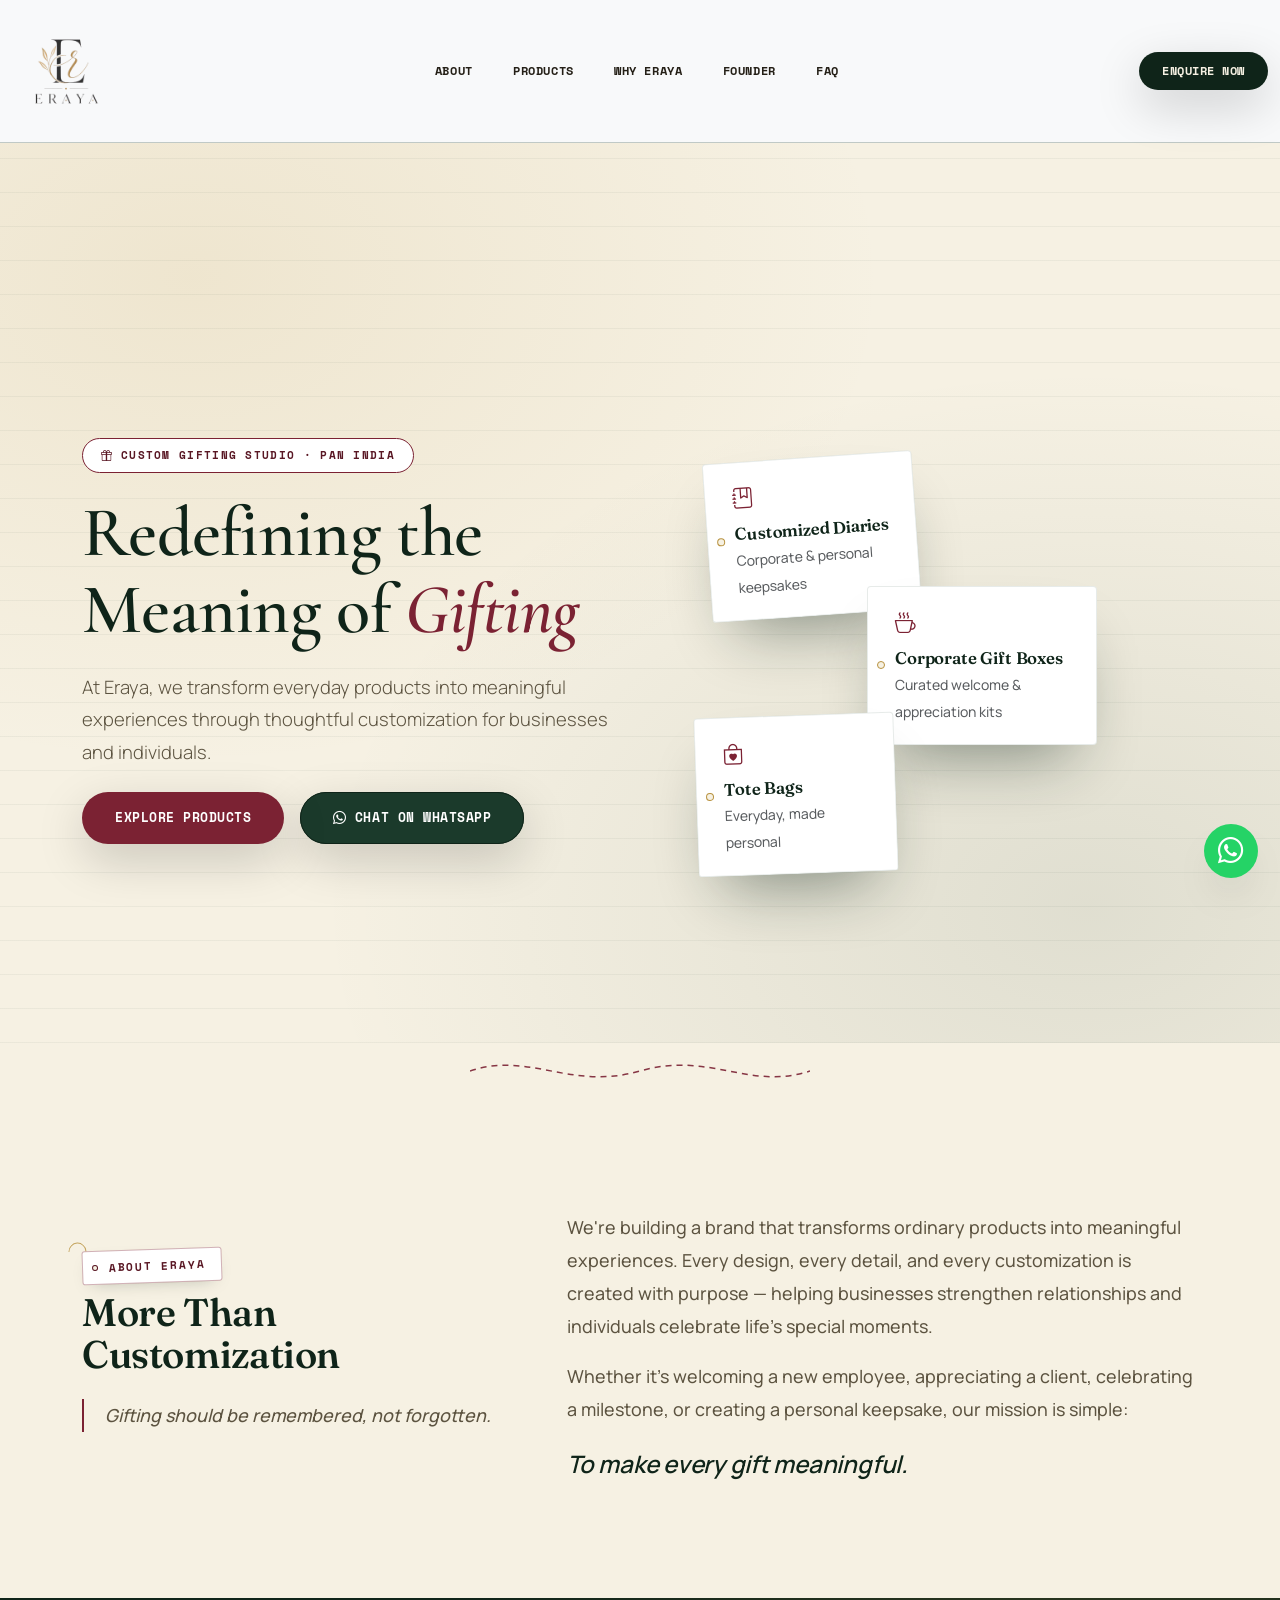
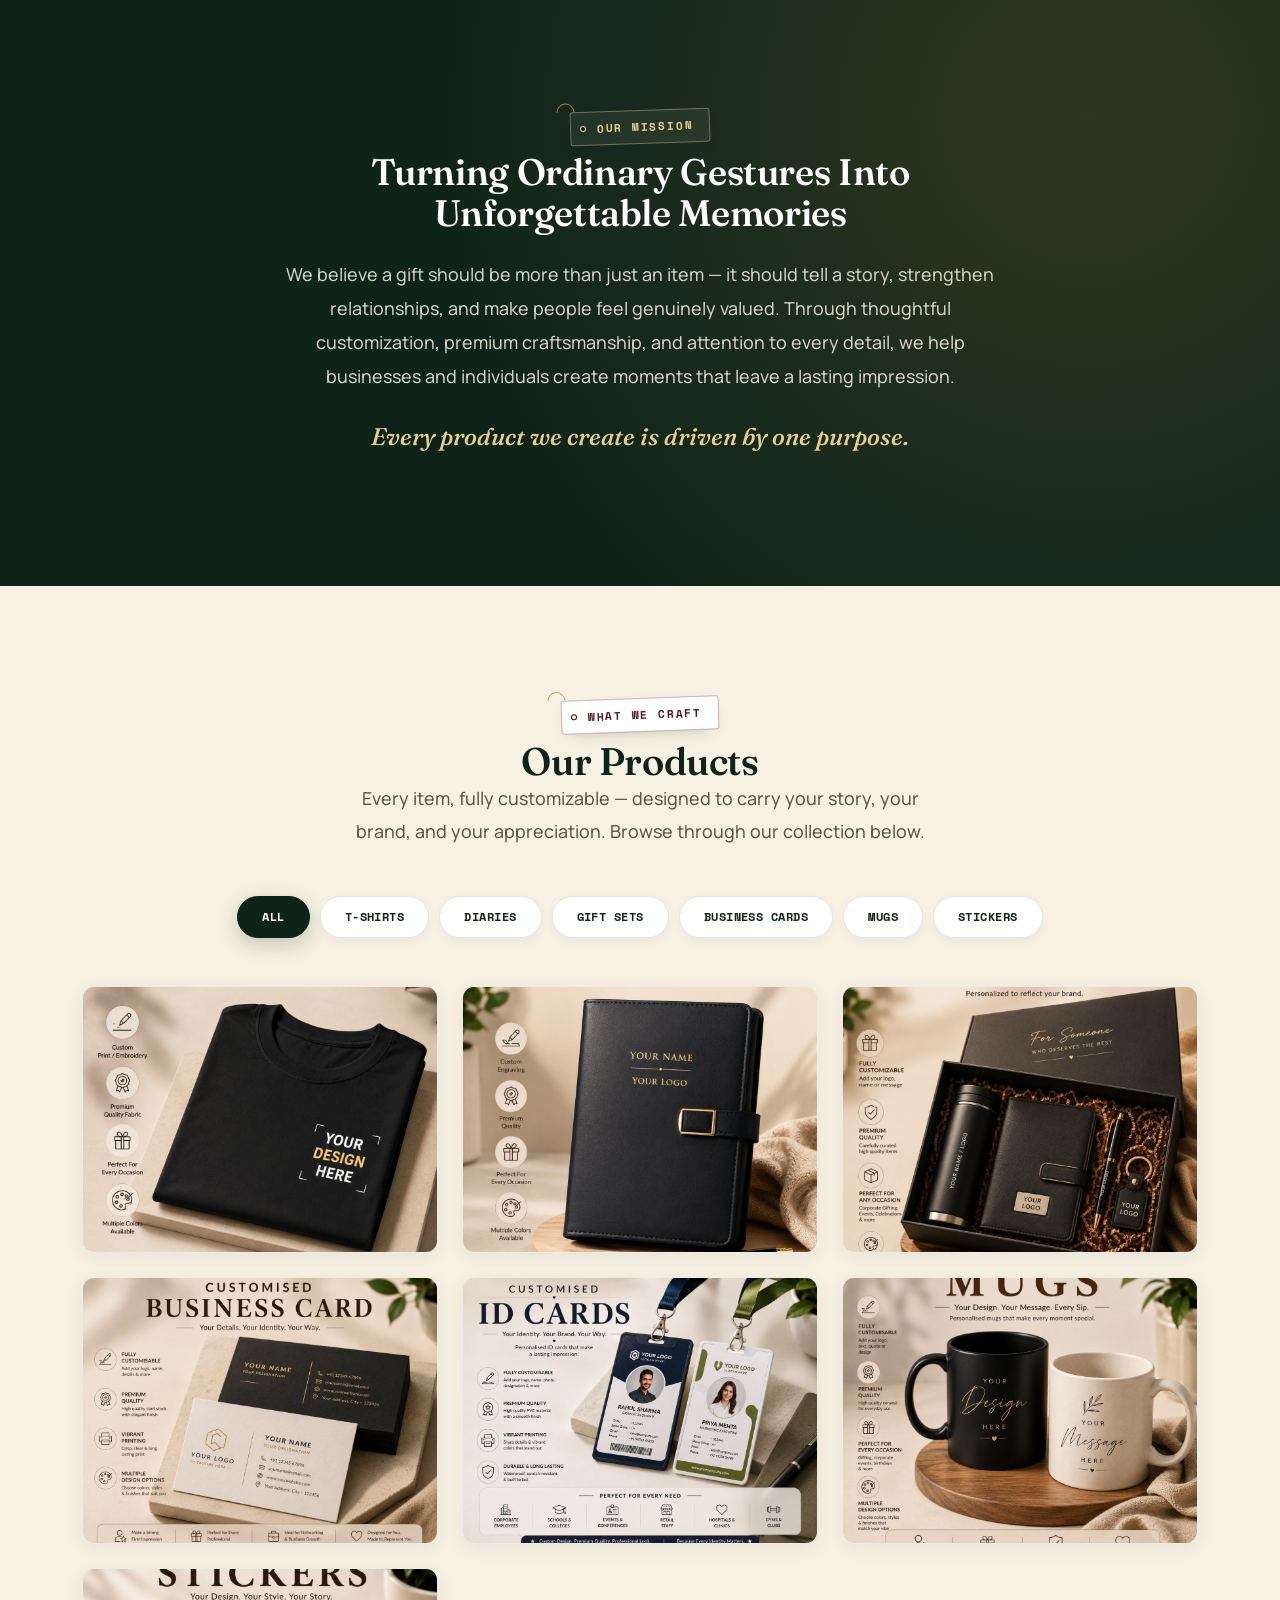
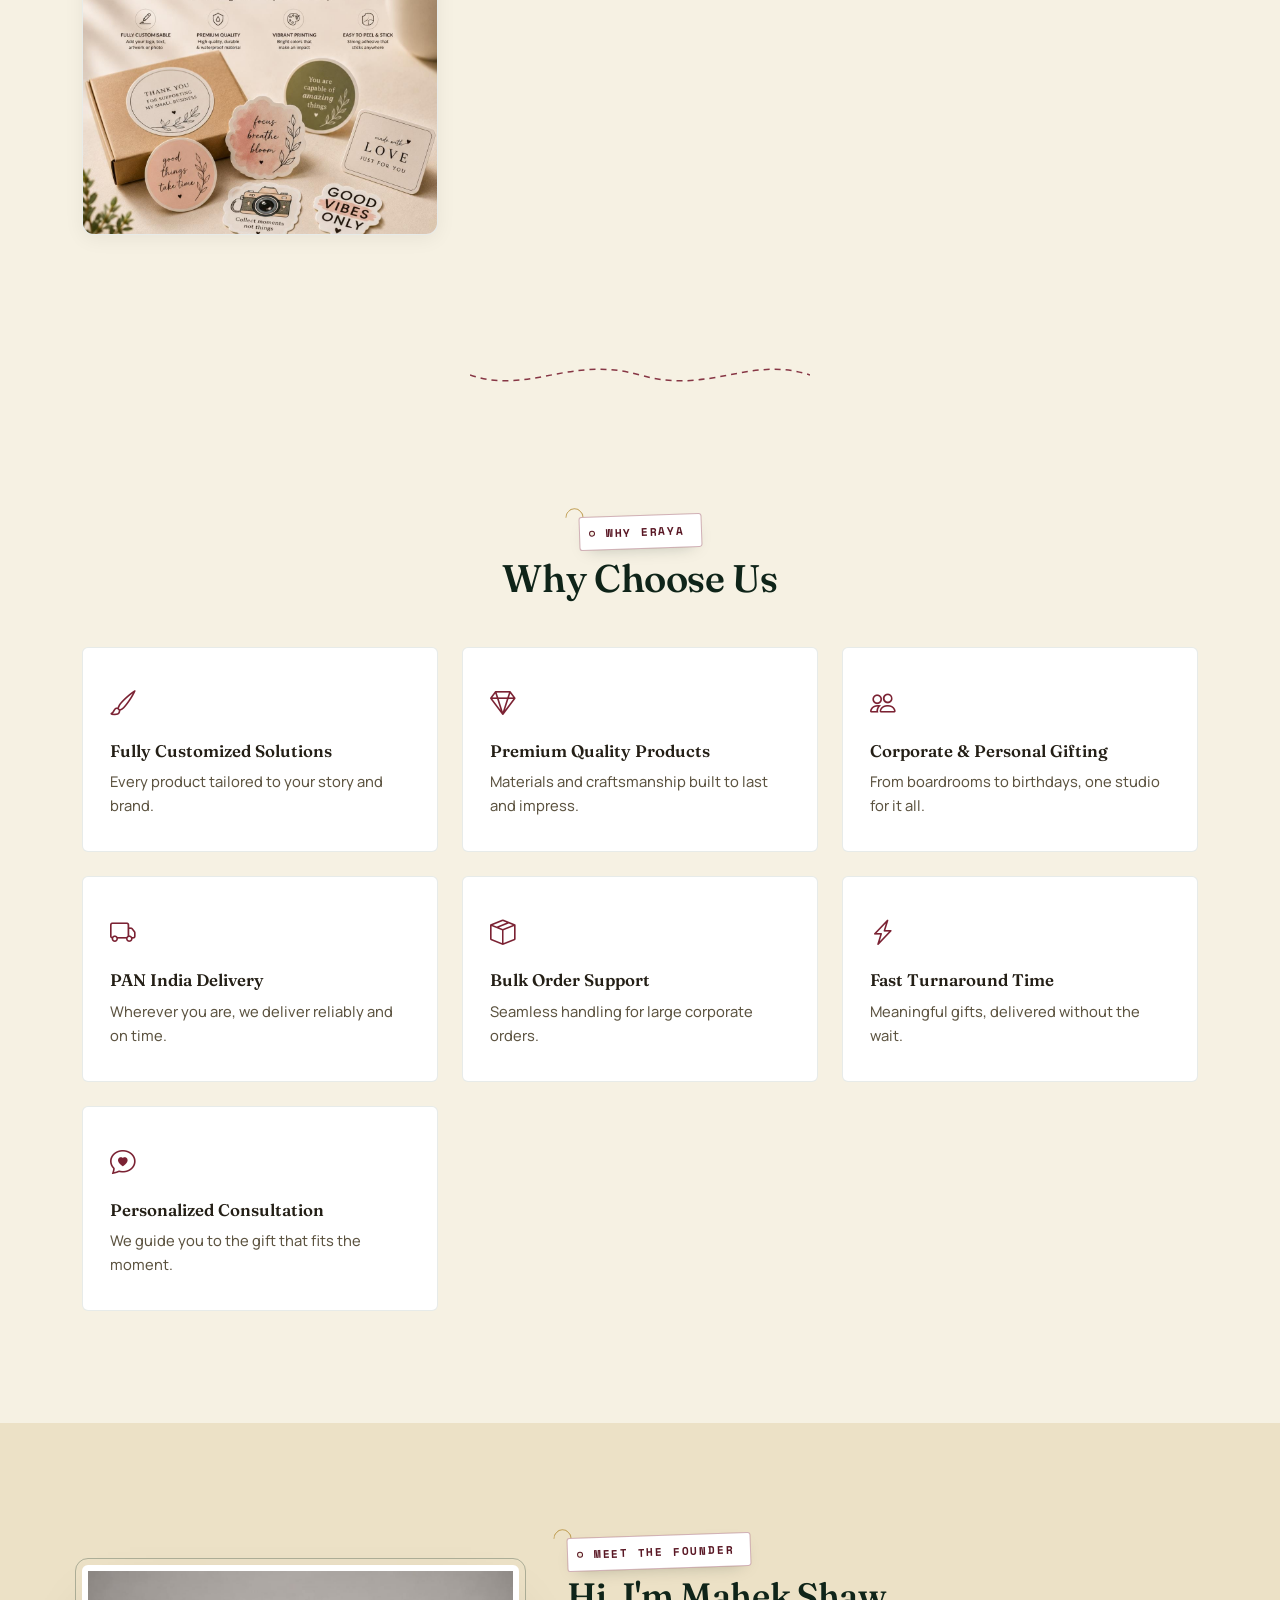
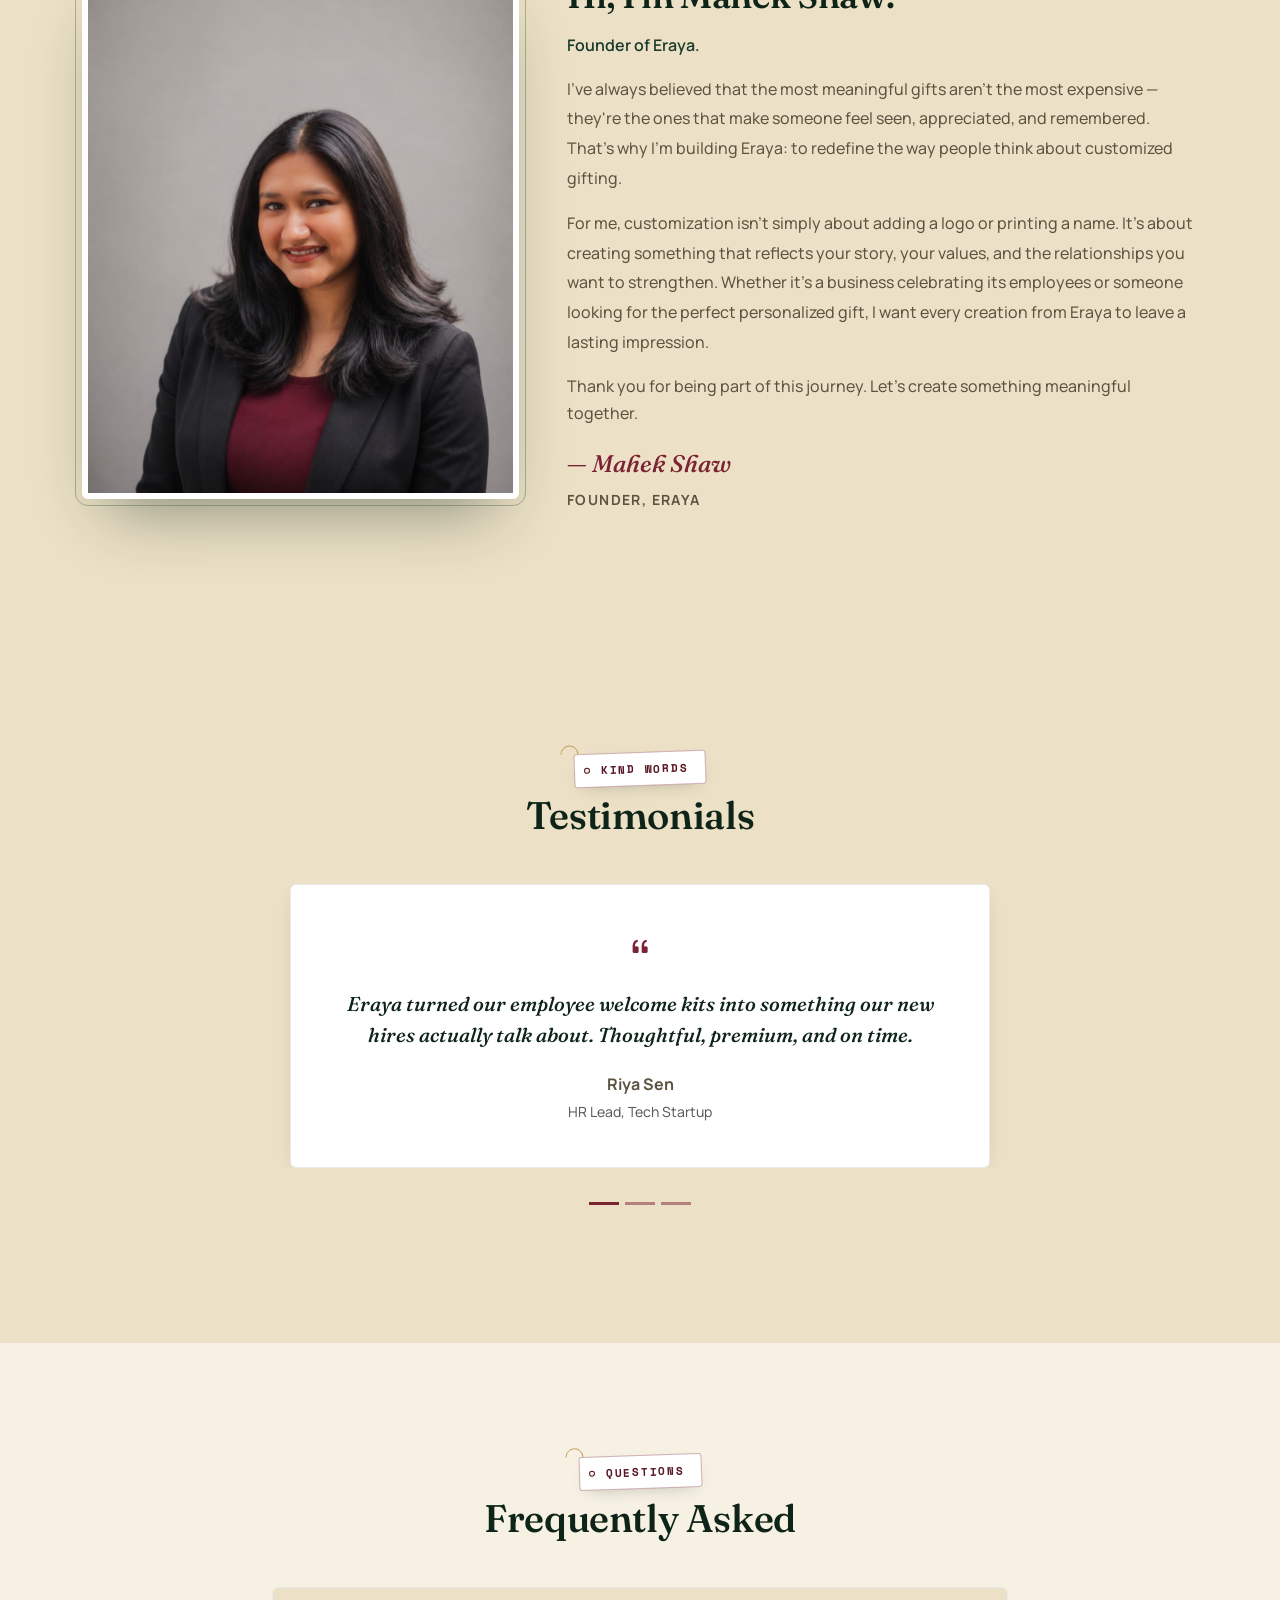
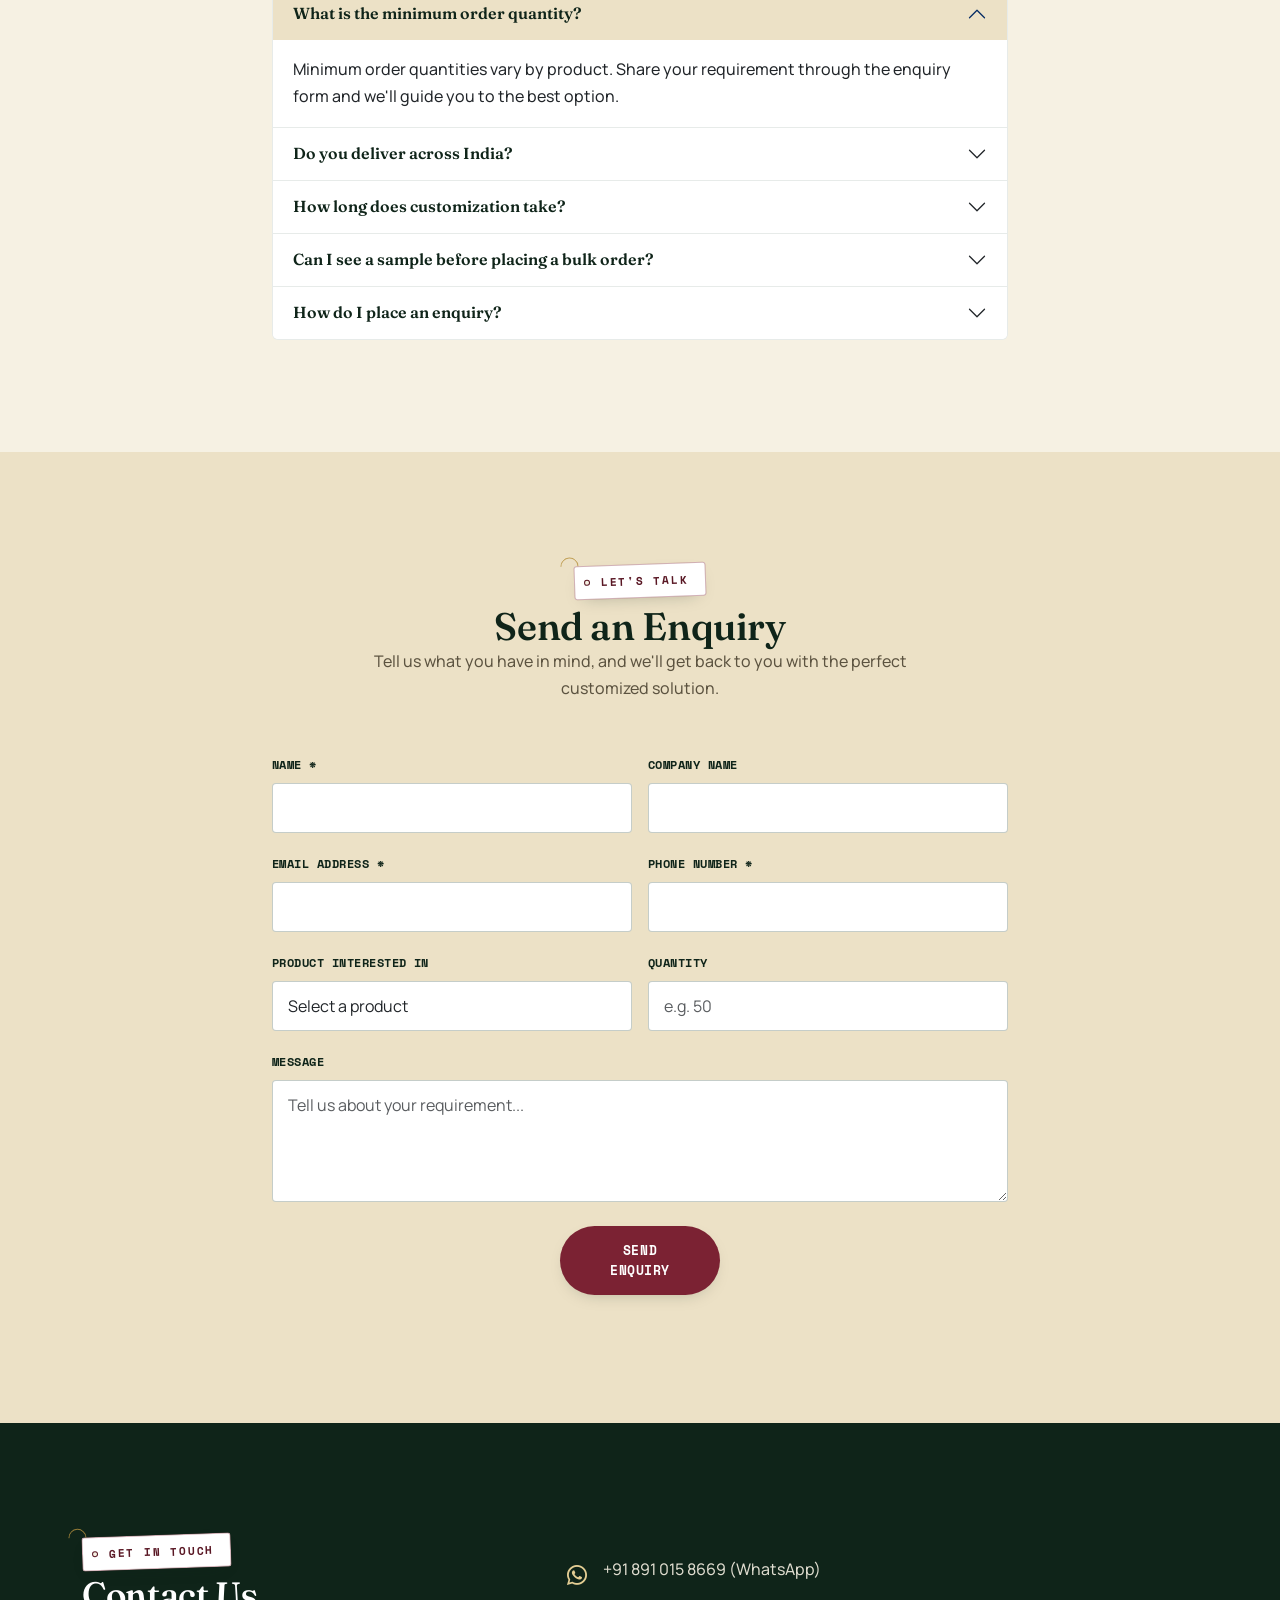
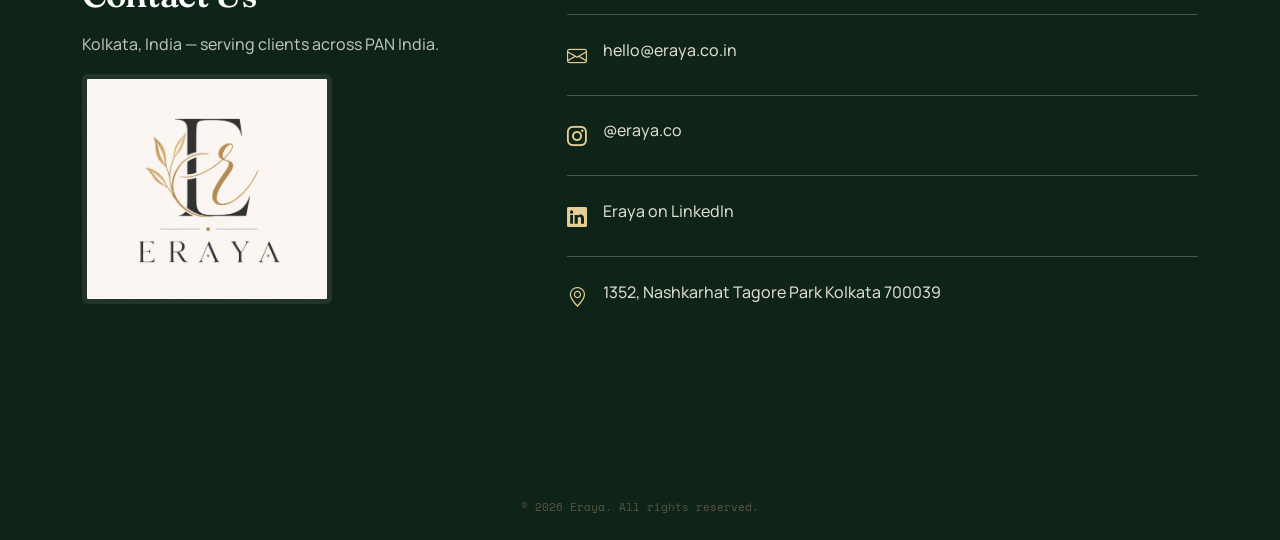
==== commit 5666013f: "Add files via upload" ====
--- a/index.html
+++ b/index.html
@@ -20,10 +20,10 @@
     href="https://fonts.googleapis.com/css2?family=Fraunces:ital,opsz,wght@0,9..144,400;0,9..144,500;0,9..144,560;0,9..144,600;0,9..144,700;1,9..144,500;1,9..144,600&family=Manrope:wght@400;450;500;600;700;800&family=Space+Mono:wght@400;700&display=swap"
     rel="stylesheet">
 
-  <!-- Animate.css -->
- <link href="https://fonts.googleapis.com/css2?family=Cormorant+Garamond:wght@400;500;600;700&display=swap" rel="stylesheet">
-
-  <!-- Site stylesheet (must load after the CDN files so it can override them) -->
+  <link href="https://fonts.googleapis.com/css2?family=Cormorant+Garamond:wght@400;500;600;700&display=swap"
+    rel="stylesheet">
+
+  <!-- Site stylesheet -->
   <link rel="stylesheet" href="assets/style.css">
 </head>
 
@@ -45,7 +45,6 @@
           <li class="nav-item"><a class="nav-link" href="#products">Products</a></li>
           <li class="nav-item"><a class="nav-link" href="#why">Why Eraya</a></li>
           <li class="nav-item"><a class="nav-link" href="#founder">Founder</a></li>
-          <li class="nav-item"><a class="nav-link" href="#gallery">Gallery</a></li>
           <li class="nav-item"><a class="nav-link" href="#faq">FAQ</a></li>
         </ul>
         <div class="head-button">
@@ -148,12 +147,22 @@
       <div class="text-center mb-5 reveal">
         <span class="eyebrow">What We Craft</span>
         <h2 class="mt-2" style="font-size:2.4rem;">Our Products</h2>
-        <p class="mx-auto">Every item, fully customizable — designed to carry your story, your brand, and your
-          appreciation.</p>
-      </div>
-      <div class="row g-4" id="productGrid">
-        <!-- product cards injected by JS -->
-      </div>
+        <p class="mx-auto" style="max-width: 600px; color: var(--charcoal-soft);">Every item, fully customizable —
+          designed to carry your story, your brand, and your appreciation. Browse through our collection below.</p>
+      </div>
+
+      <!-- Product Category Tabs -->
+      <div class="gallery-tabs text-center mb-5">
+        <button class="gallery-tab active" data-filter="all">All</button>
+        <button class="gallery-tab" data-filter="T-Shirts">T-Shirts</button>
+        <button class="gallery-tab" data-filter="Diaries">Diaries</button>
+        <button class="gallery-tab" data-filter="Gift Sets">Gift Sets</button>
+        <button class="gallery-tab" data-filter="Business Cards">Business Cards</button>
+        <button class="gallery-tab" data-filter="Mugs">Mugs</button>
+        <button class="gallery-tab" data-filter="Stickers">Stickers</button>
+      </div>
+
+      <div class="row g-4" id="productGrid"></div>
     </div>
   </section>
 
@@ -224,7 +233,7 @@
         <div class="col-lg-5 reveal">
           <div class="image_main">
             <div>
-              <img src="images/self_image.jpeg" alt="Mahek Shaw, Founder of Eraya" class="img-fluid" width="100%">
+              <img src="images/mahek.jpeg" alt="Mahek Shaw, Founder of Eraya" class="img-fluid" width="100%">
             </div>
           </div>
         </div>
@@ -245,40 +254,9 @@
           <p class="founder-signature mt-3 mb-1">— Mahek Shaw</p>
           <p class="text-uppercase small fw-bold" style="letter-spacing:.1em; color:var(--charcoal-soft);">Founder,
             Eraya</p>
-          
-        </div>
-      </div>
-    </div>
-  </section>
-
-  <!-- ===================== GALLERY ===================== -->
-  <section id="gallery">
-    <div class="container">
-      <div class="text-center mb-5 reveal">
-        <span class="eyebrow">Our Craft</span>
-        <h2 class="mt-2" style="font-size:2.4rem;">Gallery of Previous Work</h2>
-      </div>
-
-      <!-- Gallery Tabs -->
-      <div class="gallery-tabs text-center mb-5">
-
-        <button class="gallery-tab active" data-filter="all">All</button>
-
-        <button class="gallery-tab" data-filter="T-Shirts">T-Shirts</button>
-
-        <button class="gallery-tab" data-filter="Diaries">Diaries</button>
-
-        <button class="gallery-tab" data-filter="Gift Sets">Gift Sets</button>
-
-        <button class="gallery-tab" data-filter="Business Cards">Business Cards</button>
-
-        <button class="gallery-tab" data-filter="Mugs">Mugs</button>
-
-        <button class="gallery-tab" data-filter="Stickers">Stickers</button>
-
-      </div>
-
-      <div class="row g-4" id="galleryGrid"></div>
+
+        </div>
+      </div>
     </div>
   </section>
 
@@ -518,149 +496,66 @@
   <script>
     document.getElementById('year').textContent = new Date().getFullYear();
 
-    // ---- Product data ----
-    const products = [
-      { name: "Customized Diaries", icon: "bi-journal-bookmark" },
-      { name: "Mugs", icon: "bi-cup-hot" },
-      { name: "Pens", icon: "bi-pen" },
-      { name: "T-Shirts", icon: "bi-shirt" },
-      { name: "Business Cards", icon: "bi-person-vcard" },
-      { name: "ID Cards", icon: "bi-credit-card-2-front" },
-      { name: "Certificates", icon: "bi-award" },
-      { name: "Stickers", icon: "bi-stickies" },
-      { name: "Welcome Kits", icon: "bi-box2-heart" },
-      { name: "Corporate Gift Boxes", icon: "bi-gift" },
-      { name: "Bottles", icon: "bi-cup-straw" },
-      { name: "Keychains", icon: "bi-key" },
-      { name: "Tote Bags", icon: "bi-bag-heart" },
-      { name: "Notebooks", icon: "bi-journal-text" },
-      { name: "Office Stationery", icon: "bi-pencil" },
-      { name: "Employee Joining Kits", icon: "bi-briefcase" },
-      { name: "Client Appreciation Gifts", icon: "bi-heart" }
-    ];
-
-    const productGrid = document.getElementById('productGrid');
-    products.forEach(p => {
-      const col = document.createElement('div');
-      col.className = "col-6 col-md-4 col-lg-3 reveal";
-      col.innerHTML = `
-    <div class="product-card">
-      <div class="product-thumb"><i class="bi ${p.icon}" style="color: #1e4d3f;"></i></div>
-      <div class="card-body">
-        <h6 class="text-center">${p.name}</h6>
-        <div class="enquire-button d-flex justify-content-center">
-          <button class=" btn btn-enquire " onclick="enquireAbout('${p.name}')">Enquire Now</button>
-        </div>
-      </div>
-    </div>`;
-      productGrid.appendChild(col);
-    });
-
-    function enquireAbout(name) {
-      const form = document.getElementById('enquiryForm');
-      const select = form.querySelector('[name="product"]');
-      for (const opt of select.options) { if (opt.value === name) { select.value = name; break; } }
-      document.getElementById('enquire').scrollIntoView({ behavior: 'smooth' });
-      form.querySelector('[name="name"]').focus({ preventScroll: true });
-    }
-
-    // ---- Gallery placeholder tiles ----
-    // ---- Gallery Images ----
-    const galleryData = [
+    // ---- Product Data with Images ----
+    const productData = [
       {
         title: "T-Shirts",
-        images: [
-          "images/t-shirt.jpeg",
-
-        ]
+        images: ["images/t-shirt.jpeg"]
       },
       {
         title: "Diaries",
-        images: [
-          "images/diary.jpeg"
-
-        ]
+        images: ["images/diary.jpeg"]
       },
       {
         title: "Gift Sets",
-        images: [
-          "images/gift.jpeg",
-
-        ]
+        images: ["images/gift.jpeg"]
       },
       {
         title: "Business Cards",
-        images: [
-          "images/card.jpeg",
-          "images/card (2).jpeg",
-
-        ]
+        images: ["images/card.jpeg", "images/card (2).jpeg"]
       },
       {
         title: "Mugs",
-        images: [
-          "images/mug.jpeg",
-
-        ]
+        images: ["images/mug.jpeg"]
       },
       {
         title: "Stickers",
-        images: [
-          "images/sticker.jpeg",
-
-        ]
+        images: ["images/sticker.jpeg"]
       }
     ];
 
-    const galleryGrid = document.getElementById("galleryGrid");
-
-    function renderGallery(filter = "all") {
-
-      galleryGrid.innerHTML = "";
-
-      galleryData.forEach(category => {
-
+    const productGrid = document.getElementById("productGrid");
+
+    function renderProducts(filter = "all") {
+      productGrid.innerHTML = "";
+      productData.forEach(category => {
         if (filter !== "all" && category.title !== filter) return;
-
         category.images.forEach(img => {
-
-          galleryGrid.innerHTML += `
-
-            <div class="col-md-4 col-lg-4">
-
-                <div class="gallery-card">
-
-                    <img src="${img}" alt="${category.title}">
-
+          productGrid.innerHTML += `
+            <div class="col-md-6 col-lg-4">
+              <div class="product-gallery-card">
+                <img src="${img}" alt="${category.title}">
+                <div class="product-gallery-overlay">
+                  <h6>${category.title}</h6>
                 </div>
-
-            </div>
-
-            `;
-
+              </div>
+            </div>
+          `;
         });
-
       });
-
     }
 
-    renderGallery();
-
+    renderProducts();
+
+    // ---- Product Tab Filtering ----
     document.querySelectorAll(".gallery-tab").forEach(tab => {
-
       tab.addEventListener("click", function () {
-
-        document.querySelectorAll(".gallery-tab").forEach(btn =>
-          btn.classList.remove("active")
-        );
-
+        document.querySelectorAll(".gallery-tab").forEach(btn => btn.classList.remove("active"));
         this.classList.add("active");
-
-        renderGallery(this.dataset.filter);
-
+        renderProducts(this.dataset.filter);
       });
-
     });
+
     // ---- Scroll reveal ----
     const revealEls = document.querySelectorAll('.reveal');
     const ribbonLines = document.querySelectorAll('.ribbon-line');
--- a/assets/style.css
+++ b/assets/style.css
@@ -1,35 +1,5 @@
 /* =================================================================
    ERAYA — STYLESHEET  ·  "The Gift Tag" identity
-   -----------------------------------------------------------------
-   Design concept: Eraya's whole business is the moment before a gift
-   is opened — the tag, the ribbon, the seal. This system borrows its
-   vocabulary directly from that moment: swing-tag labels, a ribbon-
-   red accent, a wax-seal button, and solid "cut here" edges instead
-   of generic rounded cards.
-
-   01. Design Tokens
-   02. Fonts & Type Scale
-   03. Reset & Base
-   04. Section Rhythm
-   05. Tag Label (signature element)
-   06. Buttons
-   07. Navbar
-   08. Divider (ribbon stitch)
-   09. Hero
-   10. About
-   11. Mission Band
-   12. Products
-   13. Why Choose Us
-   14. Founder
-   15. Gallery
-   16. Testimonials
-   17. FAQ
-   18. Enquiry Form
-   19. Contact
-   20. Footer
-   21. Floating Buttons
-   22. Reveal & Motion
-   23. Responsive
    ================================================================= */
 
 
@@ -37,36 +7,22 @@
    01. DESIGN TOKENS
    ================================================================= */
 :root {
-  /* -- Paper & ink -- */
   --paper:        #F6F1E3;
   --paper-deep:   #ECE1C6;
   --ink:          #241F16;
   --ink-soft:     #5C5340;
-
-  /* -- Pine (primary brand) -- */
   --pine:         #1B3A2B;
   --pine-deep:    #0F2419;
   --pine-soft:    #4C7160;
-
-  /* -- Ribbon (signature accent — used sparingly, like a wax seal) -- */
   --ribbon:       #7B2233;
   --ribbon-deep:  #591724;
   --ribbon-soft:  #C77E8B;
-
-  /* -- Brass (secondary accent, for labels/tags) -- */
   --brass:        #B8923F;
   --brass-soft:   #E4CE94;
-
   --shadow-sm: 0 6px 18px -10px rgba(15, 36, 25, .35);
   --shadow-md: 0 22px 42px -18px rgba(15, 36, 25, .40);
   --shadow-lg: 0 34px 64px -26px rgba(15, 36, 25, .48);
-
   --ease: cubic-bezier(.22, .61, .36, 1);
-
-  /* -- Legacy aliases --
-     A few inline styles in index.html still reference the old token
-     names from the previous palette. Mapping them here keeps those
-     inline styles working without having to hunt through the HTML. */
   --ivory: var(--paper);
   --ivory-deep: var(--paper-deep);
   --forest: var(--pine);
@@ -80,10 +36,6 @@
 
 /* =================================================================
    02. FONTS & TYPE SCALE
-   Three-voice system, each with one job:
-     - Fraunces (serif)  -> headlines, quotes -- the "handwritten card"
-     - Space Mono        -> eyebrows, tags, prices -- the "printed label"
-     - Manrope (sans)     -> paragraphs, forms, nav -- everyday reading
    ================================================================= */
 :root {
   --fs-display-xl: clamp(2.6rem, 3vw + 2rem, 4.4rem);
@@ -106,7 +58,6 @@
   -webkit-font-smoothing: antialiased;
 }
 
-/* faint paper-grain texture across the whole page */
 body::before {
   content: "";
   position: fixed; inset: 0; z-index: -1; pointer-events: none;
@@ -152,10 +103,7 @@
 
 
 /* =================================================================
-   05. TAG LABEL -- signature element
-   Replaces the plain "eyebrow" text with a swing-tag shape: a small
-   rotated card with a punched hole and a string, exactly like the
-   tags tied to a physical gift. Used above every section heading.
+   04. TAG LABEL
    ================================================================= */
 .eyebrow {
   position: relative;
@@ -176,7 +124,6 @@
   box-shadow: var(--shadow-sm);
 }
 .eyebrow::before {
-  /* the punched hole */
   content: "";
   position: absolute;
   left: .55rem; top: 50%;
@@ -187,7 +134,6 @@
   transform: translateY(-50%);
 }
 .eyebrow::after {
-  /* the little tied string, drawn as a short curved stroke */
   content: "";
   position: absolute;
   left: -14px; top: -10px;
@@ -202,10 +148,7 @@
 
 
 /* =================================================================
-   06. BUTTONS
-   Primary CTA reads like a wax seal / stamp: a solid circle-cornered
-   pill with a pressed inner ring. Secondary reads like a ticket stub
-   with a solid edge.
+   05. BUTTONS
    ================================================================= */
 .btn {
   font-family: 'Space Mono', monospace;
@@ -241,7 +184,6 @@
 }
 .hero .explore-products a { color: #fff; }
 .hero .explore-products::after {
-  /* pressed inner ring, like a wax seal */
   content: "";
   position: absolute; inset: 4px;
   border-radius: 999px;
@@ -263,21 +205,6 @@
   font-weight: 700;
 }
 .btn-outline-forest:hover { background: var(--pine-deep); color: var(--paper); border-style: solid; }
-
-.btn-enquire {
-  font-family: 'Space Mono', monospace;
-  font-size: .7rem;
-  font-weight: 700;
-  letter-spacing: .04em;
-  text-transform: uppercase;
-  color: var(--pine-deep);
-  border: 1.5px solid var(--pine-deep);
-  padding: .4rem 1rem;
-  border-radius: 999px;
-  background: transparent;
-  transition: all .25s var(--ease);
-}
-.btn-enquire:hover { background: var(--pine-deep); color: #fff; border-style: solid; }
 
 .send-enquiry button {
   background: var(--ribbon);
@@ -291,7 +218,7 @@
 
 
 /* =================================================================
-   07. NAVBAR
+   06. NAVBAR
    ================================================================= */
 .navbar {
   background: rgba(246, 241, 227, .92);
@@ -320,7 +247,7 @@
 
 
 /* =================================================================
-   08. DIVIDER -- a stitched ribbon line between sections
+   07. DIVIDER
    ================================================================= */
 .ribbon-divider { position: relative; height: 56px; display: flex; align-items: center; justify-content: center; overflow: hidden; }
 .ribbon-divider svg { width: 100%; max-width: 340px; height: auto; opacity: .9; }
@@ -336,7 +263,7 @@
 
 
 /* =================================================================
-   09. HERO
+   08. HERO
    ================================================================= */
 .hero {
   position: relative;
@@ -367,7 +294,7 @@
   font-size: var(--fs-display-xl);
   font-weight: 560;
   margin: 1.3rem 0 1.4rem;
-    font-family: 'Cormorant Garamond', serif;
+  font-family: 'Cormorant Garamond', serif;
 }
 .hero h1 em { font-style: italic; color: var(--ribbon); }
 .hero p.lead {
@@ -381,7 +308,6 @@
 .hero-seal-float { position: absolute; animation: float 6s ease-in-out infinite; }
 @keyframes float { 0%,100%{ transform: translateY(0) rotate(var(--r, 0deg)); } 50%{ transform: translateY(-14px) rotate(calc(var(--r, 0deg) + 2deg)); } }
 
-/* Gift cards restyled as physical swing tags: notch + hole + rotation */
 .gift-card {
   position: absolute;
   background: #fff;
@@ -406,7 +332,7 @@
 
 
 /* =================================================================
-   10. ABOUT
+   09. ABOUT
    ================================================================= */
 .about-quote {
   font-family: 'Fraunces', serif;
@@ -421,7 +347,7 @@
 
 
 /* =================================================================
-   11. MISSION BAND
+   10. MISSION BAND
    ================================================================= */
 .mission-band {
   background: var(--pine-deep);
@@ -451,36 +377,113 @@
 
 
 /* =================================================================
-   12. PRODUCTS -- cards styled as perforated ticket stubs
-   ================================================================= */
-.product-card {
-  background: #fff;
-  border-radius: 6px;
+   11. PRODUCTS — GALLERY STYLE WITH LARGER IMAGES
+   ================================================================= */
+.product-gallery-card {
+  position: relative;
+  border-radius: 12px;
   overflow: hidden;
+  background: #fff;
   border: 1px solid rgba(27, 58, 43, .1);
-  position: relative;
-  transition: transform .3s var(--ease), box-shadow .3s var(--ease);
+  transition: transform .4s var(--ease), box-shadow .4s var(--ease);
   height: 100%;
-}
-.product-card:hover { transform: translateY(-6px) rotate(-1deg); box-shadow: var(--shadow-md); }
-.product-thumb {
-  height: 150px;
-  display: flex; align-items: center; justify-content: center;
-  background: var(--paper-deep);
-  border-bottom: 1px solid rgba(27, 58, 43, .25);
-  position: relative;
-}
-.product-thumb i { font-size: 2.1rem; color: var(--pine); }
-.product-card .card-body { padding: 1.2rem 1.3rem 1.4rem; }
-.product-card h6 {
+  aspect-ratio: 4 / 3;
+  box-shadow: 0 4px 20px rgba(0,0,0,.06);
+}
+
+.product-gallery-card img {
+  width: 100%;
+  height: 100%;
+  object-fit: cover;
+  display: block;
+  transition: transform .6s var(--ease);
+}
+
+.product-gallery-card:hover img {
+  transform: scale(1.08);
+}
+
+.product-gallery-card:hover {
+  transform: translateY(-8px);
+  box-shadow: var(--shadow-lg);
+  border-color: rgba(123, 34, 51, .2);
+}
+
+.product-gallery-overlay {
+  position: absolute;
+  bottom: 0;
+  left: 0;
+  right: 0;
+  padding: 2rem 1.5rem 1.5rem;
+  background: linear-gradient(to top, rgba(15, 36, 25, .85) 0%, transparent 60%);
+  display: flex;
+  flex-direction: column;
+  align-items: center;
+  justify-content: flex-end;
+  opacity: 0;
+  transform: translateY(30px);
+  transition: all .4s var(--ease);
+}
+
+.product-gallery-card:hover .product-gallery-overlay {
+  opacity: 1;
+  transform: translateY(0);
+}
+
+.product-gallery-overlay h6 {
   font-family: 'Fraunces', serif;
-  font-weight: 600; font-size: 1rem; margin-bottom: .8rem; text-align: center;
-}
-.enquire-button { display: flex; justify-content: center; }
-
-
-/* =================================================================
-   13. WHY CHOOSE US
+  font-weight: 600;
+  font-size: 1.15rem;
+  color: #fff;
+  margin-bottom: 0;
+  text-align: center;
+  text-shadow: 0 2px 12px rgba(0,0,0,.4);
+  letter-spacing: .02em;
+}
+
+/* Category Tabs */
+.gallery-tabs {
+  display: flex;
+  justify-content: center;
+  flex-wrap: wrap;
+  gap: 10px;
+  margin-bottom: 2.5rem;
+}
+
+.gallery-tab {
+  padding: 10px 24px;
+  border: 1.5px solid rgba(27, 58, 43, .12);
+  border-radius: 50px;
+  background: #fff;
+  color: var(--pine-deep);
+  font-family: 'Space Mono', monospace;
+  font-weight: 700;
+  font-size: .72rem;
+  letter-spacing: .04em;
+  text-transform: uppercase;
+  box-shadow: 0 4px 12px rgba(0,0,0,.04);
+  transition: all .3s var(--ease);
+  cursor: pointer;
+}
+
+.gallery-tab:hover {
+  background: var(--pine-deep);
+  color: #fff;
+  border-color: var(--pine-deep);
+  transform: translateY(-2px);
+  box-shadow: 0 8px 24px rgba(27, 58, 43, .2);
+}
+
+.gallery-tab.active {
+  background: var(--pine-deep);
+  color: #fff;
+  border-color: var(--pine-deep);
+  box-shadow: 0 6px 20px rgba(27, 58, 43, .25);
+}
+
+
+/* =================================================================
+   12. WHY CHOOSE US
    ================================================================= */
 .why-card {
   padding: 2.1rem 1.7rem;
@@ -497,7 +500,7 @@
 
 
 /* =================================================================
-   14. FOUNDER
+   13. FOUNDER
    ================================================================= */
 .image_main img {
   border-radius: 6px;
@@ -513,34 +516,10 @@
   font-size: 1.5rem;
   color: var(--ribbon);
 }
-.social-round {
-  width: 42px; height: 42px; border-radius: 50%;
-  display: inline-flex; align-items: center; justify-content: center;
-  border: 1.5px solid var(--pine-deep);
-  color: var(--pine-deep);
-  transition: all .25s var(--ease);
-}
-.social-round:hover { background: var(--pine-deep); color: #fff; border-style: solid; }
-
-
-/* =================================================================
-   15. GALLERY
-   ================================================================= */
-.gallery-tile {
-  aspect-ratio: 1 / 1;
-  border-radius: 4px;
-  overflow: hidden;
-  background: var(--paper-deep);
-  display: flex; align-items: center; justify-content: center;
-  border: 1px solid rgba(27, 58, 43, .25);
-  transition: transform .3s var(--ease);
-}
-.gallery-tile:hover { transform: scale(1.04) rotate(-1deg); }
-.gallery-tile i { font-size: 1.8rem; color: var(--pine-soft); }
-
-
-/* =================================================================
-   16. TESTIMONIALS
+
+
+/* =================================================================
+   14. TESTIMONIALS
    ================================================================= */
 .testimonial-card {
   background: #fff;
@@ -562,7 +541,7 @@
 
 
 /* =================================================================
-   17. FAQ
+   15. FAQ
    ================================================================= */
 .accordion-button {
   font-family: 'Fraunces', serif;
@@ -576,7 +555,7 @@
 
 
 /* =================================================================
-   18. ENQUIRY FORM
+   16. ENQUIRY FORM
    ================================================================= */
 .form-section { background: var(--paper-deep); }
 .form-control, .form-select {
@@ -598,7 +577,7 @@
 
 
 /* =================================================================
-   19. CONTACT
+   17. CONTACT
    ================================================================= */
 .contact-item {
   display: flex; align-items: flex-start; gap: 1rem;
@@ -615,7 +594,7 @@
 
 
 /* =================================================================
-   20. FOOTER
+   18. FOOTER
    ================================================================= */
 footer {
   background: var(--pine-deep);
@@ -629,7 +608,7 @@
 
 
 /* =================================================================
-   21. FLOATING BUTTONS
+   19. FLOATING BUTTONS
    ================================================================= */
 .fab {
   position: fixed; right: 22px; z-index: 999;
@@ -648,9 +627,8 @@
 .fab-top:hover { background: var(--ribbon); color: #fff; }
 
 
-
-/* =================================================================
-   22. REVEAL & MOTION
+/* =================================================================
+   20. REVEAL & MOTION
    ================================================================= */
 .reveal { opacity: 0; transform: translateY(24px); transition: opacity .7s var(--ease), transform .7s var(--ease); }
 .reveal.in-view { opacity: 1; transform: translateY(0); }
@@ -665,53 +643,46 @@
 
 
 /* =================================================================
-   23. RESPONSIVE
+   21. RESPONSIVE
    ================================================================= */
 @media (max-width: 991px) {
   .hero { padding-top: 7.5rem; }
   .contact img { width: 100%; height: auto; }
-}
+  .product-gallery-card {
+    aspect-ratio: 4 / 3;
+  }
+}
+
+@media (max-width: 768px) {
+  .product-gallery-card {
+    aspect-ratio: 4 / 3;
+  }
+  .product-gallery-overlay {
+    opacity: 1;
+    transform: translateY(0);
+    background: linear-gradient(to top, rgba(15, 36, 25, .75) 0%, transparent 50%);
+    padding: 1.2rem 1rem 1rem;
+  }
+  .product-gallery-overlay h6 {
+    font-size: 1rem;
+  }
+  .gallery-tab {
+    padding: 8px 16px;
+    font-size: .62rem;
+  }
+  .gallery-tabs {
+    gap: 6px;
+  }
+}
+
 @media (max-width: 576px) {
   .hero-badge { font-size: .64rem; }
   .testimonial-card { padding: 2rem 1.4rem; }
   .eyebrow { font-size: .64rem; }
-}
-
-
-
-.gallery-tabs{
-
-    display:flex;
-    justify-content:center;
-    flex-wrap:wrap;
-    gap:15px;
-
-}
-
-.gallery-tab{
-
-    padding:10px 22px;
-    border:none;
-    border-radius:50px;
-    background:#fff;
-    color:#1e4d3f;
-    font-weight:600;
-    box-shadow:0 5px 15px rgba(0,0,0,.08);
-    transition:.3s;
-    cursor:pointer;
-
-}
-
-.gallery-tab:hover{
-
-    background:#1e4d3f;
-    color:#fff;
-
-}
-
-.gallery-tab.active{
-
-    background:#1e4d3f;
-    color:#fff;
-
+  .product-gallery-card {
+    aspect-ratio: 1 / 1;
+  }
+  .product-gallery-overlay h6 {
+    font-size: .9rem;
+  }
 }
